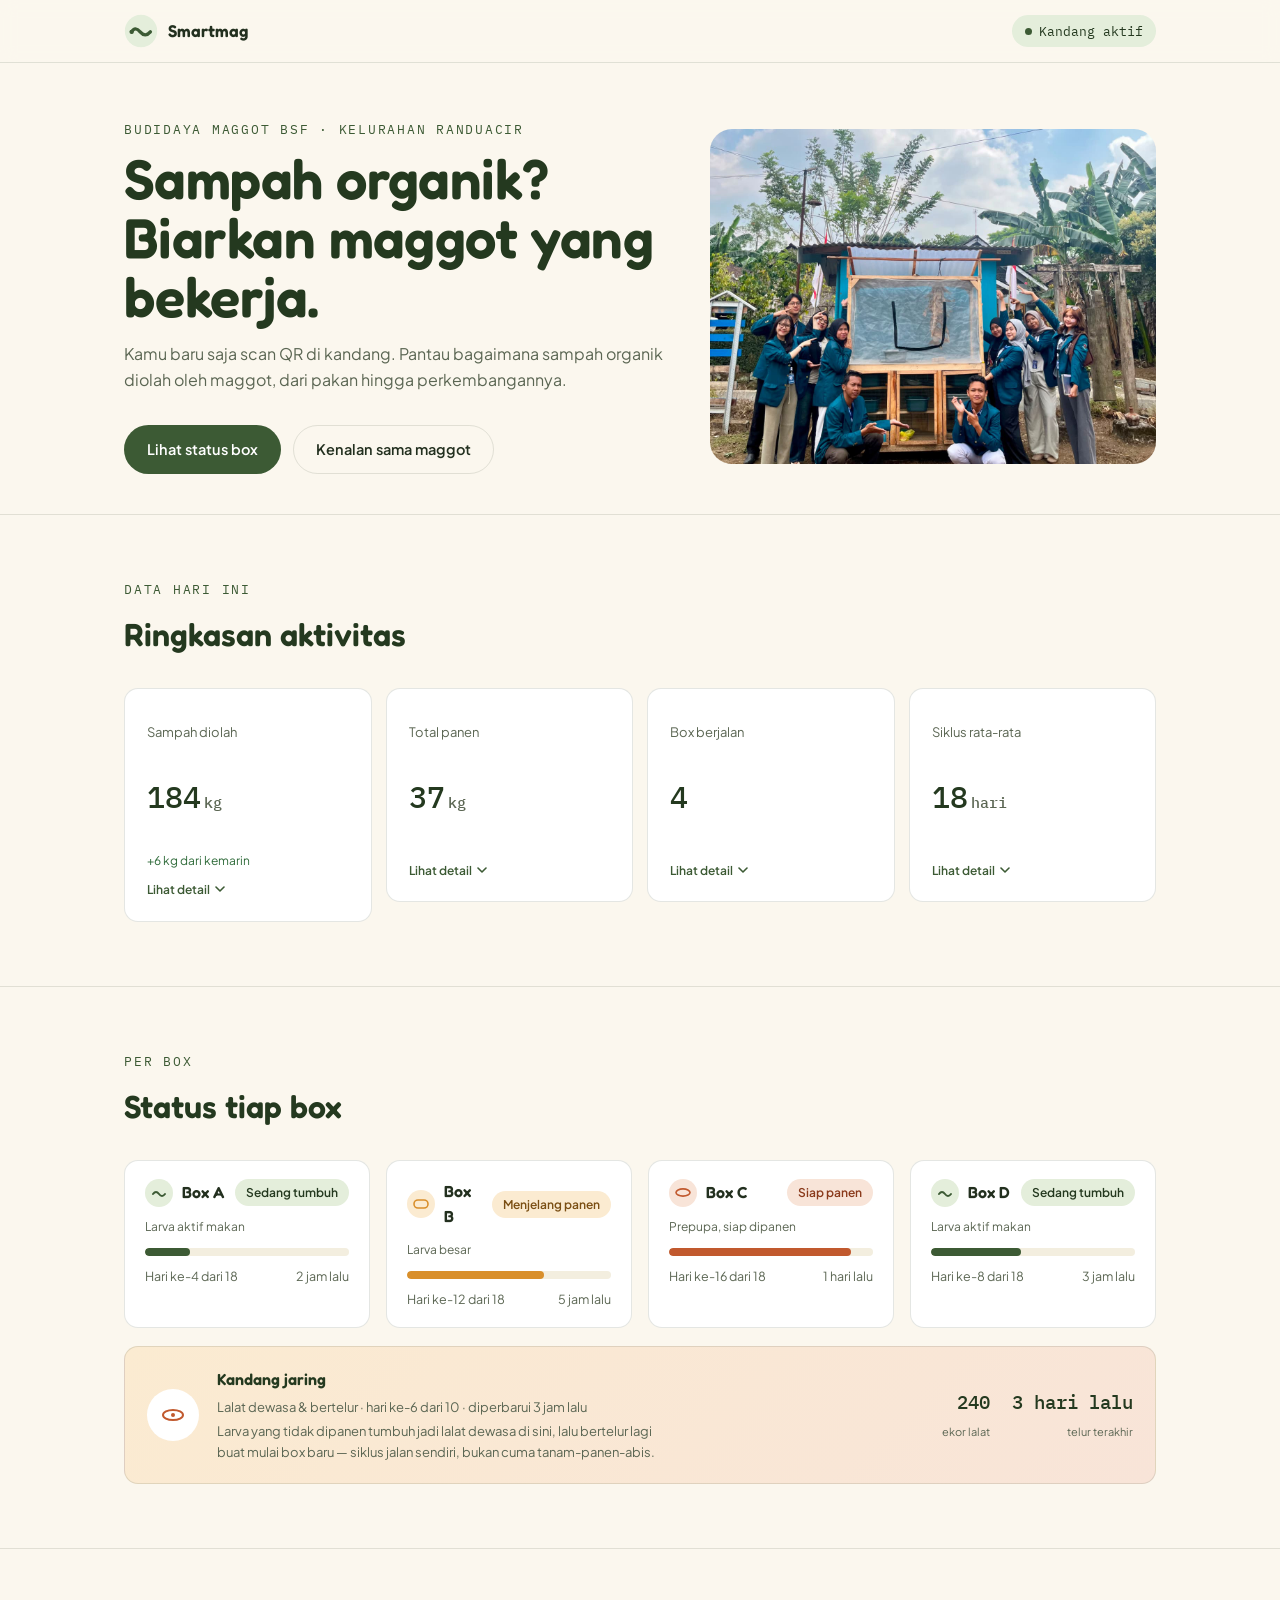
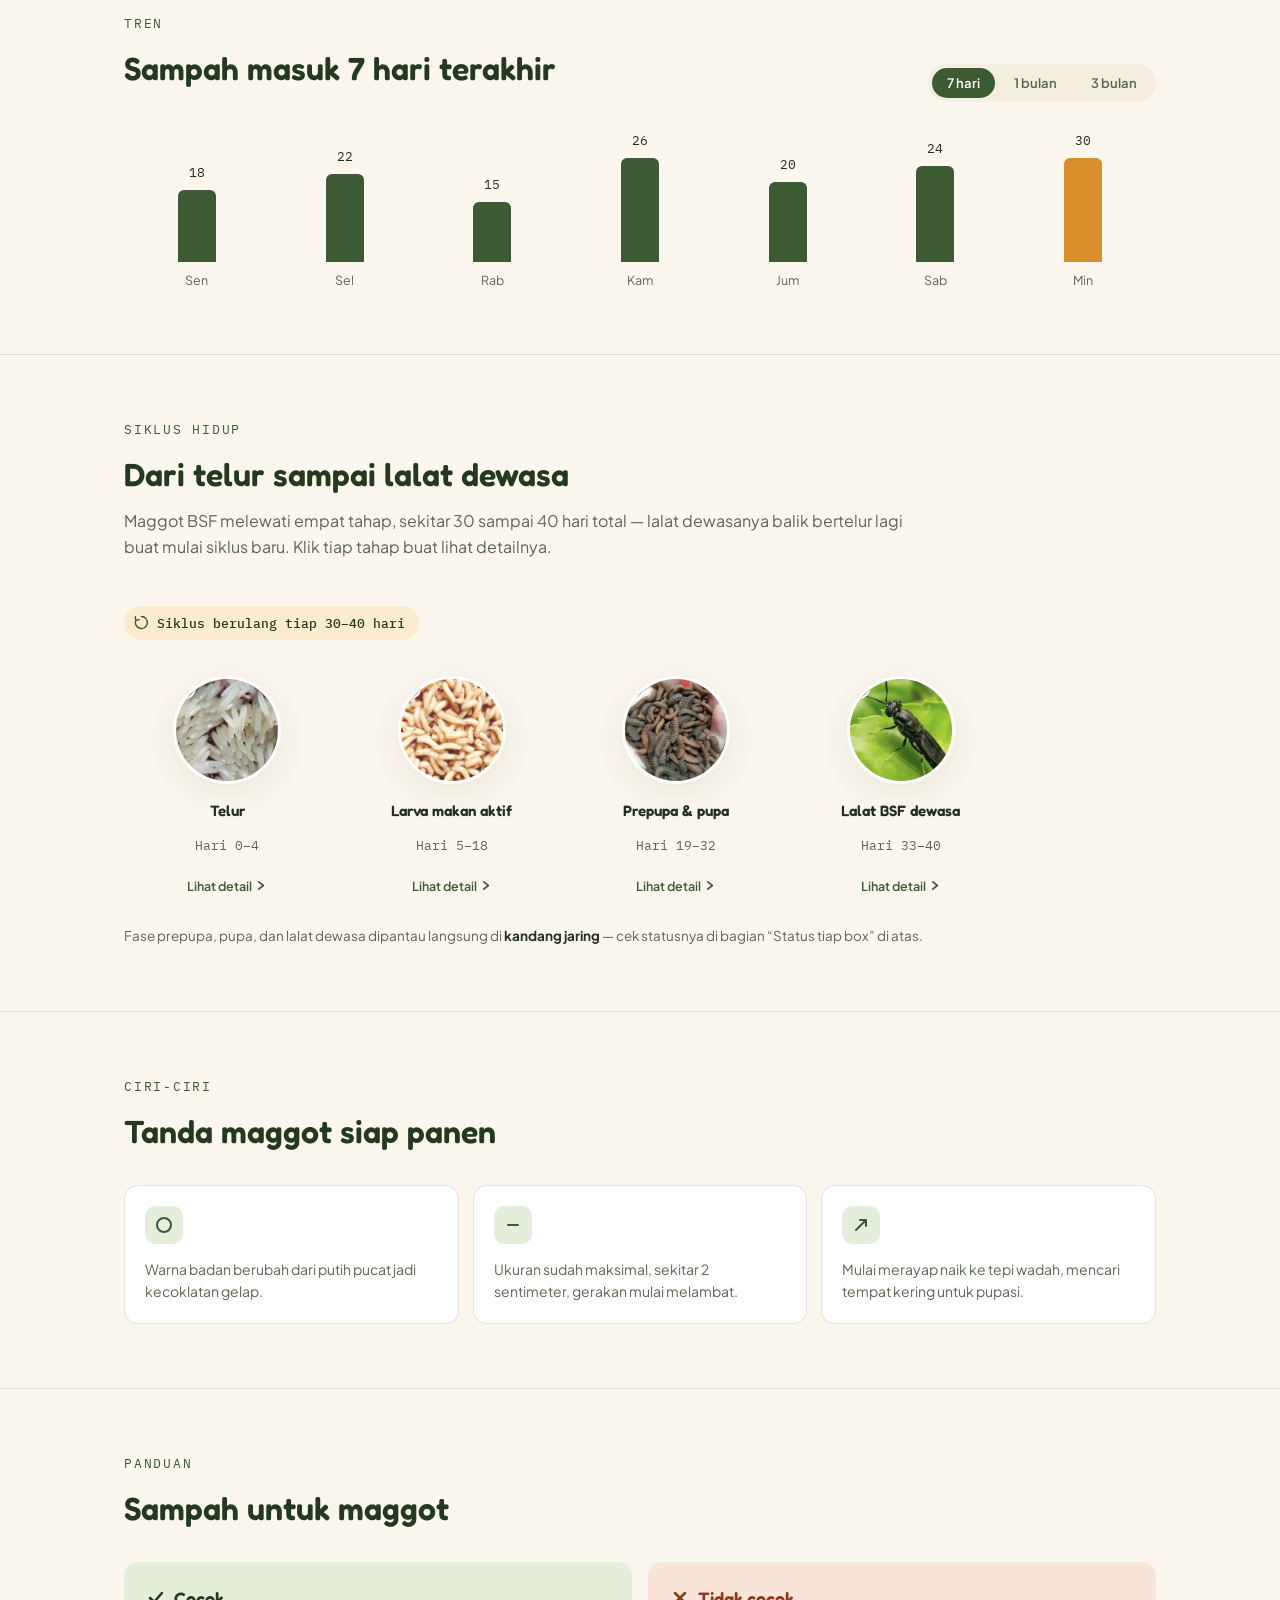
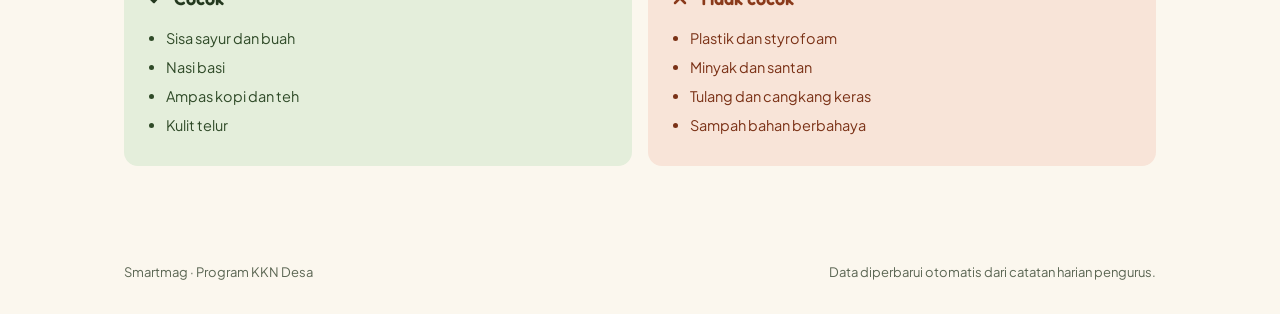
==== index.html @ 0e7cf561 "Add files via upload" ====
<!DOCTYPE html>
<html lang="id">
<head>
<meta charset="UTF-8">
<meta name="viewport" content="width=device-width, initial-scale=1.0">
<title>Pantau Maggot</title>
<meta name="description" content="Pantau aktivitas budidaya maggot BSF pengolah sampah organik warga.">
<link rel="preconnect" href="https://fonts.googleapis.com">
<link rel="preconnect" href="https://fonts.gstatic.com" crossorigin>
<link href="https://fonts.googleapis.com/css2?family=Fredoka:wght@500;600;700&family=Plus+Jakarta+Sans:wght@400;500;600&family=IBM+Plex+Mono:wght@400;500&display=swap" rel="stylesheet">
<link rel="stylesheet" href="css/style.css">
</head>
<body>

<div class="maggot-splash" id="maggot-splash" aria-hidden="true">
  <svg viewBox="0 0 200 80" width="150" height="60">
    <g class="maggot-crawl">
      <ellipse class="seg seg1" cx="40" cy="45" rx="16" ry="11"/>
      <ellipse class="seg seg2" cx="65" cy="42" rx="15" ry="10.5"/>
      <ellipse class="seg seg3" cx="89" cy="40" rx="14" ry="10"/>
      <ellipse class="seg seg4" cx="111" cy="39" rx="12" ry="9"/>
      <ellipse class="seg seg5" cx="130" cy="38" rx="10" ry="7.5"/>
      <circle class="maggot-eye" cx="136" cy="35" r="1.5"/>
    </g>
  </svg>
  <p class="splash-text">My Little Maggot</p>
</div>

<header class="site-header">
  <div class="wrap">
    <a href="index.html" class="brand">
      <svg class="brand-mark" viewBox="0 0 40 40" aria-hidden="true">
        <circle cx="20" cy="20" r="19" fill="var(--moss-light)"/>
        <g id="maggot-logo">
          <path d="M9 21 Q13 14 19 21 Q25 28 31 21" fill="none" stroke="var(--moss)" stroke-width="4" stroke-linecap="round"/>
          <circle cx="9" cy="21" r="2.6" fill="var(--moss)"/>
        </g>
      </svg>
      <span class="brand-name">Smartmag</span>
    </a>
    <span class="status-pill"><span class="dot"></span>Kandang aktif</span>
  </div>
</header>

<section class="hero">
  <div class="wrap hero-grid">
    <div class="hero-copy reveal">
      <p class="eyebrow">Budidaya maggot BSF &middot; Kelurahan Randuacir</p>
      <h1>Sampah organik? Biarkan maggot yang bekerja.</h1>
      <p class="lede">Kamu baru saja scan QR di kandang. Pantau bagaimana sampah organik diolah oleh maggot, dari pakan hingga perkembangannya.</p>
      <div class="cta-row">
        <a href="#status" class="btn btn-primary">Lihat status box</a>
        <a href="#tentang" class="btn btn-ghost">Kenalan sama maggot</a>
      </div>
    </div>
    <div class="hero-stage reveal">
      <img src="images/hero-maggot.jpg" alt="Foto kandang budidaya maggot" width="800" height="600" decoding="async" onerror="this.style.display='none'; this.nextElementSibling.style.display='flex';">
      <div class="fallback-illustration" style="display:none;">
        <svg width="140" height="140" viewBox="0 0 140 140" aria-hidden="true">
          <path d="M20 74 Q40 50 62 74 Q84 98 106 74 Q118 62 122 74" fill="none" stroke="var(--moss)" stroke-width="8" stroke-linecap="round"/>
          <circle cx="20" cy="74" r="6" fill="var(--moss)"/>
        </svg>
      </div>
    </div>
  </div>
</section>

<section id="status">
  <div class="wrap">
    <div class="section-head reveal">
      <p class="eyebrow">Data hari ini</p>
      <h2>Ringkasan aktivitas</h2>
    </div>
    <div class="kpi-grid reveal">
      <div class="kpi-card">
        <p class="kpi-label">Sampah diolah</p>
        <p class="kpi-value"><span id="kpi-sampah">0</span><span class="unit">kg</span></p>
        <p class="kpi-delta" id="kpi-sampah-delta"></p>
        <button type="button" class="kpi-detail-toggle">Lihat detail<svg width="10" height="10" viewBox="0 0 10 10" aria-hidden="true"><path d="M1 3 L5 7 L9 3" fill="none" stroke="currentColor" stroke-width="1.6" stroke-linecap="round" stroke-linejoin="round"/></svg></button>
        <div class="kpi-detail"><ul id="kpi-detail-sampah"></ul></div>
      </div>
      <div class="kpi-card">
        <p class="kpi-label">Total panen</p>
        <p class="kpi-value"><span id="kpi-panen">0</span><span class="unit">kg</span></p>
        <button type="button" class="kpi-detail-toggle">Lihat detail<svg width="10" height="10" viewBox="0 0 10 10" aria-hidden="true"><path d="M1 3 L5 7 L9 3" fill="none" stroke="currentColor" stroke-width="1.6" stroke-linecap="round" stroke-linejoin="round"/></svg></button>
        <div class="kpi-detail"><ul id="kpi-detail-panen"></ul></div>
      </div>
      <div class="kpi-card">
        <p class="kpi-label">Box berjalan</p>
        <p class="kpi-value"><span id="kpi-box">0</span></p>
        <button type="button" class="kpi-detail-toggle">Lihat detail<svg width="10" height="10" viewBox="0 0 10 10" aria-hidden="true"><path d="M1 3 L5 7 L9 3" fill="none" stroke="currentColor" stroke-width="1.6" stroke-linecap="round" stroke-linejoin="round"/></svg></button>
        <div class="kpi-detail"><ul id="kpi-detail-box"></ul></div>
      </div>
      <div class="kpi-card">
        <p class="kpi-label">Siklus rata-rata</p>
        <p class="kpi-value"><span id="kpi-siklus">0</span><span class="unit">hari</span></p>
        <button type="button" class="kpi-detail-toggle">Lihat detail<svg width="10" height="10" viewBox="0 0 10 10" aria-hidden="true"><path d="M1 3 L5 7 L9 3" fill="none" stroke="currentColor" stroke-width="1.6" stroke-linecap="round" stroke-linejoin="round"/></svg></button>
        <div class="kpi-detail"><ul id="kpi-detail-siklus"></ul></div>
      </div>
    </div>
  </div>
</section>

<section>
  <div class="wrap">
    <div class="section-head reveal">
      <p class="eyebrow">Per box</p>
      <h2>Status tiap box</h2>
    </div>
    <div id="box-grid" class="box-grid"></div>
    <div id="jaring-card" class="jaring-card reveal"></div>
  </div>
</section>

<section>
  <div class="wrap">
    <div class="trend-head-row">
      <div class="section-head reveal" style="margin-bottom:0;">
        <p class="eyebrow">Tren</p>
        <h2 id="trend-title">Sampah masuk 7 hari terakhir</h2>
      </div>
      <div class="trend-tabs reveal">
        <button type="button" class="trend-tab-btn active" data-range="7h">7 hari</button>
        <button type="button" class="trend-tab-btn" data-range="1b">1 bulan</button>
        <button type="button" class="trend-tab-btn" data-range="3b">3 bulan</button>
      </div>
    </div>
    <div id="trend-chart" class="trend-chart reveal"></div>
  </div>
</section>

<section id="tentang">
  <div class="wrap">
    <div class="section-head reveal">
      <p class="eyebrow">Siklus hidup</p>
      <h2>Dari telur sampai lalat dewasa</h2>
      <p class="lede">Maggot BSF melewati empat tahap, sekitar 30 sampai 40 hari total &mdash; lalat dewasanya balik bertelur lagi buat mulai siklus baru. Klik tiap tahap buat lihat detailnya.</p>
    </div>
    <div class="siklus-cycle-badge reveal">
      <svg width="15" height="15" viewBox="0 0 15 15" aria-hidden="true"><path d="M7.5 1.5 A6 6 0 1 1 1.85 5.2 M1.85 5.2 L1.2 1.8 M1.85 5.2 L5.3 4.6" fill="none" stroke="var(--moss)" stroke-width="1.4" stroke-linecap="round" stroke-linejoin="round"/></svg>
      Siklus berulang tiap 30&ndash;40 hari
    </div>
    <div class="siklus-flow reveal">
      <div class="siklus-step" data-stage="telur">
        <div class="siklus-img">
          <span class="siklus-step-num">1</span>
          <img src="images/siklus-telur.jpg" alt="Telur maggot BSF" width="300" height="300" loading="lazy" decoding="async" onerror="this.style.display='none'; this.nextElementSibling.style.display='flex';">
          <div class="fallback-illustration" style="display:none;">
            <svg width="44" height="44" viewBox="0 0 44 44" aria-hidden="true"><ellipse cx="22" cy="22" rx="10" ry="14" fill="var(--cream)" stroke="var(--gold)" stroke-width="2"/></svg>
          </div>
        </div>
        <p class="stage-name">Telur</p>
        <p class="stage-day">Hari 0&ndash;4</p>
        <span class="siklus-detail-link">Lihat detail<svg width="12" height="12" viewBox="0 0 12 12" aria-hidden="true"><path d="M3 2 L8 6 L3 10" fill="none" stroke="currentColor" stroke-width="1.8" stroke-linecap="round" stroke-linejoin="round"/></svg></span>
      </div>
      <div class="siklus-step" data-stage="larva">
        <div class="siklus-img">
          <span class="siklus-step-num">2</span>
          <img src="images/siklus-larva.jpg" alt="Larva maggot BSF makan aktif" width="300" height="300" loading="lazy" decoding="async" onerror="this.style.display='none'; this.nextElementSibling.style.display='flex';">
          <div class="fallback-illustration" style="display:none;">
            <svg width="50" height="50" viewBox="0 0 50 50" aria-hidden="true"><path d="M8 25 Q15 15 25 25 Q35 35 42 25" fill="none" stroke="var(--moss)" stroke-width="5" stroke-linecap="round"/></svg>
          </div>
        </div>
        <p class="stage-name">Larva makan aktif</p>
        <p class="stage-day">Hari 5&ndash;18</p>
        <span class="siklus-detail-link">Lihat detail<svg width="12" height="12" viewBox="0 0 12 12" aria-hidden="true"><path d="M3 2 L8 6 L3 10" fill="none" stroke="currentColor" stroke-width="1.8" stroke-linecap="round" stroke-linejoin="round"/></svg></span>
      </div>
      <div class="siklus-step" data-stage="prepupa">
        <div class="siklus-img">
          <span class="siklus-step-num">3</span>
          <img src="images/siklus-prepupa.jpg" alt="Prepupa maggot BSF" width="300" height="300" loading="lazy" decoding="async" onerror="this.style.display='none'; this.nextElementSibling.style.display='flex';">
          <div class="fallback-illustration" style="display:none;">
            <svg width="44" height="44" viewBox="0 0 44 44" aria-hidden="true"><rect x="10" y="16" width="24" height="12" rx="6" fill="var(--gold-light)" stroke="var(--gold)" stroke-width="2"/></svg>
          </div>
        </div>
        <p class="stage-name">Prepupa &amp; pupa</p>
        <p class="stage-day">Hari 19&ndash;32</p>
        <span class="siklus-detail-link">Lihat detail<svg width="12" height="12" viewBox="0 0 12 12" aria-hidden="true"><path d="M3 2 L8 6 L3 10" fill="none" stroke="currentColor" stroke-width="1.8" stroke-linecap="round" stroke-linejoin="round"/></svg></span>
      </div>
      <div class="siklus-step" data-stage="dewasa">
        <div class="siklus-img">
          <span class="siklus-step-num">4</span>
          <img src="images/siklus-dewasa.jpg" alt="Lalat BSF dewasa" width="300" height="300" loading="lazy" decoding="async" onerror="this.style.display='none'; this.nextElementSibling.style.display='flex';">
          <div class="fallback-illustration" style="display:none;">
            <svg width="46" height="46" viewBox="0 0 46 46" aria-hidden="true"><ellipse cx="23" cy="23" rx="14" ry="7" fill="var(--clay-light)" stroke="var(--clay)" stroke-width="2"/></svg>
          </div>
        </div>
        <p class="stage-name">Lalat BSF dewasa</p>
        <p class="stage-day">Hari 33&ndash;40</p>
        <span class="siklus-detail-link">Lihat detail<svg width="12" height="12" viewBox="0 0 12 12" aria-hidden="true"><path d="M3 2 L8 6 L3 10" fill="none" stroke="currentColor" stroke-width="1.8" stroke-linecap="round" stroke-linejoin="round"/></svg></span>
      </div>
    </div>
    <p class="siklus-note reveal">Fase prepupa, pupa, dan lalat dewasa dipantau langsung di <strong>kandang jaring</strong> &mdash; cek statusnya di bagian &ldquo;Status tiap box&rdquo; di atas.</p>
  </div>
</section>

<section>
  <div class="wrap">
    <div class="section-head reveal">
      <p class="eyebrow">Ciri-ciri</p>
      <h2>Tanda maggot siap panen</h2>
    </div>
    <div class="info-grid reveal">
      <div class="info-card">
        <div class="icon-mark">
          <svg width="18" height="18" viewBox="0 0 18 18" aria-hidden="true"><circle cx="9" cy="9" r="7" fill="none" stroke="var(--moss)" stroke-width="2"/></svg>
        </div>
        <p>Warna badan berubah dari putih pucat jadi kecoklatan gelap.</p>
      </div>
      <div class="info-card">
        <div class="icon-mark">
          <svg width="18" height="18" viewBox="0 0 18 18" aria-hidden="true"><rect x="3" y="8" width="12" height="2" rx="1" fill="var(--moss)"/></svg>
        </div>
        <p>Ukuran sudah maksimal, sekitar 2 sentimeter, gerakan mulai melambat.</p>
      </div>
      <div class="info-card">
        <div class="icon-mark">
          <svg width="18" height="18" viewBox="0 0 18 18" aria-hidden="true"><path d="M4 14 L14 4 M14 4 H8 M14 4 V10" fill="none" stroke="var(--moss)" stroke-width="2" stroke-linecap="round" stroke-linejoin="round"/></svg>
        </div>
        <p>Mulai merayap naik ke tepi wadah, mencari tempat kering untuk pupasi.</p>
      </div>
    </div>
  </div>
</section>

<section>
  <div class="wrap">
    <div class="section-head reveal">
      <p class="eyebrow">Panduan</p>
      <h2>Sampah untuk maggot</h2>
    </div>
    <div class="cocok-grid reveal">
      <div class="cocok-card yes">
        <h3><svg width="20" height="20" viewBox="0 0 20 20" aria-hidden="true"><path d="M4 10 L8 14 L16 5" fill="none" stroke="currentColor" stroke-width="2.5" stroke-linecap="round" stroke-linejoin="round"/></svg>Cocok</h3>
        <ul>
          <li>Sisa sayur dan buah</li>
          <li>Nasi basi</li>
          <li>Ampas kopi dan teh</li>
          <li>Kulit telur</li>
        </ul>
      </div>
      <div class="cocok-card no">
        <h3><svg width="20" height="20" viewBox="0 0 20 20" aria-hidden="true"><path d="M5 5 L15 15 M15 5 L5 15" stroke="currentColor" stroke-width="2.5" stroke-linecap="round"/></svg>Tidak cocok</h3>
        <ul>
          <li>Plastik dan styrofoam</li>
          <li>Minyak dan santan</li>
          <li>Tulang dan cangkang keras</li>
          <li>Sampah bahan berbahaya</li>
        </ul>
      </div>
    </div>
  </div>
</section>

<footer class="site-footer">
  <div class="wrap">
    <p>Smartmag &middot; Program KKN Desa</p>
    <p>Data diperbarui otomatis dari catatan harian pengurus.</p>
  </div>
</footer>

<div class="modal-overlay" id="siklus-modal" aria-hidden="true">
  <div class="modal-panel" role="dialog" aria-modal="true" aria-labelledby="modal-stage-title">
    <button type="button" class="modal-close" aria-label="Tutup">
      <svg width="16" height="16" viewBox="0 0 16 16" aria-hidden="true"><path d="M2 2 L14 14 M14 2 L2 14" stroke="currentColor" stroke-width="2" stroke-linecap="round"/></svg>
    </button>
    <div class="modal-stage-img"></div>
    <p class="stage-day modal-stage-day"></p>
    <h3 class="modal-stage-title" id="modal-stage-title"></h3>
    <p class="modal-section-label">Ciri-ciri</p>
    <ul class="modal-ciri"></ul>
    <p class="modal-section-label">Cara perawatan</p>
    <ul class="modal-rawat"></ul>
  </div>
</div>

<script src="js/config.js"></script>
<script src="js/dashboard.js"></script>
</body>
</html>
---- css/style.css ----
/* ==========================================================
   SMARTMAG — style.css
   Dipakai bareng oleh index.html (pengurus) dan pantau.html (publik).
   Struktur file ini: 1) Variabel & dasar  2) Tipografi
   3) Layout & komponen  4) Animasi  5) Responsif
   ========================================================== */

/* ---------- 1. Variabel & dasar ---------- */
:root {
  --bg: #FBF7EE;
  --surface: #FFFFFF;
  --surface-soft: #F3EEDF;
  --ink: #23301F;
  --ink-soft: #5B6653;
  --moss: #3C5A34;
  --moss-dark: #24391F;
  --moss-light: #E4EEDB;
  --gold: #D98F2B;
  --gold-light: #FBEBD1;
  --clay: #C1592E;
  --clay-light: #F8E4D8;
  --cream: #F3E9CE;
  --line: rgba(35, 48, 31, 0.12);
  --shadow: 0 10px 30px rgba(35, 48, 31, 0.08);

  --font-display: "Fredoka", sans-serif;
  --font-body: "Plus Jakarta Sans", sans-serif;
  --font-data: "IBM Plex Mono", monospace;

  --radius-lg: 22px;
  --radius-md: 14px;
  --radius-sm: 8px;
}

* { box-sizing: border-box; }

html { scroll-behavior: smooth; }

body {
  margin: 0;
  background: var(--bg);
  color: var(--ink);
  font-family: var(--font-body);
  font-size: 16px;
  line-height: 1.6;
  -webkit-font-smoothing: antialiased;
}

img { max-width: 100%; display: block; }

.wrap { max-width: 1080px; margin: 0 auto; padding: 0 24px; }

section { padding: 64px 0; }
section + section { border-top: 1px solid var(--line); }

/* ---------- 2. Tipografi ---------- */
h1, h2, h3 { font-family: var(--font-display); font-weight: 600; margin: 0; color: var(--moss-dark); }
h1 { font-size: clamp(34px, 6vw, 56px); line-height: 1.05; letter-spacing: -0.01em; }
h2 { font-size: clamp(24px, 4vw, 32px); margin-bottom: 8px; }
h3 { font-size: 18px; }

.eyebrow {
  font-family: var(--font-data);
  font-size: 12.5px;
  text-transform: uppercase;
  letter-spacing: 0.14em;
  color: var(--moss);
  margin: 0 0 10px;
}

.lede { color: var(--ink-soft); font-size: 16px; max-width: 68ch; margin: 0 0 32px; }

.data-number { font-family: var(--font-data); font-weight: 500; }

/* ---------- 3. Layout & komponen ---------- */

.site-header {
  position: sticky;
  top: 0;
  z-index: 20;
  background: rgba(251, 247, 238, 0.88);
  backdrop-filter: blur(8px);
  border-bottom: 1px solid var(--line);
}
.site-header .wrap { display: flex; align-items: center; justify-content: space-between; padding-top: 14px; padding-bottom: 14px; }
.brand { display: flex; align-items: center; gap: 10px; text-decoration: none; color: var(--ink); }
.brand-mark { width: 34px; height: 34px; flex-shrink: 0; }
.brand-name { font-family: var(--font-display); font-weight: 600; font-size: 17px; }

.status-pill {
  display: inline-flex; align-items: center; gap: 7px;
  font-family: var(--font-data); font-size: 12.5px;
  padding: 6px 13px; border-radius: 999px;
  background: var(--moss-light); color: var(--moss-dark);
}
.status-pill .dot { width: 7px; height: 7px; border-radius: 50%; background: var(--moss); }

.tabs { display: flex; gap: 4px; background: var(--surface-soft); padding: 4px; border-radius: 999px; }
.tab-btn {
  font-family: var(--font-body); font-weight: 600; font-size: 14px;
  padding: 8px 18px; border-radius: 999px; border: none;
  background: transparent; color: var(--ink-soft); cursor: pointer;
  transition: background 0.2s, color 0.2s;
}
.tab-btn.active { background: var(--moss); color: #fff; }
.tab-panel { display: none; }
.tab-panel.active { display: block; }

.hero { padding-top: 56px; padding-bottom: 40px; position: relative; overflow: hidden; }
.hero-grid { display: grid; grid-template-columns: 1.1fr 0.9fr; gap: 40px; align-items: center; }
.hero-copy p.lede { margin-top: 16px; }
.hero-stage { position: relative; aspect-ratio: 4/3; background: var(--moss-light); border-radius: var(--radius-lg); overflow: hidden; }
.hero-stage img { width: 100%; height: 100%; object-fit: cover; }
.hero-stage .fallback-illustration { position: absolute; inset: 0; display: flex; align-items: center; justify-content: center; }

.cta-row { display: flex; gap: 12px; margin-top: 8px; flex-wrap: wrap; }
.btn {
  font-family: var(--font-body); font-weight: 600; font-size: 14.5px;
  padding: 12px 22px; border-radius: 999px; border: 1.5px solid transparent;
  cursor: pointer; text-decoration: none; display: inline-flex; align-items: center; gap: 8px;
  transition: transform 0.15s ease, background 0.15s ease;
}
.btn:active { transform: scale(0.97); }
.btn-primary { background: var(--moss); color: #fff; }
.btn-primary:hover { background: var(--moss-dark); }
.btn-ghost { background: transparent; border-color: var(--line); color: var(--ink); }
.btn-ghost:hover { border-color: var(--moss); }

.kpi-grid { display: grid; grid-template-columns: repeat(4, 1fr); gap: 14px; align-items: start; }
.kpi-card { background: var(--surface); border: 1px solid var(--line); border-radius: var(--radius-md); padding: 20px 22px; }
.kpi-card .kpi-label { font-size: 13px; color: var(--ink-soft); margin-bottom: 8px; }
.kpi-card .kpi-value { font-family: var(--font-data); font-size: 30px; font-weight: 500; color: var(--moss-dark); }
.kpi-card .kpi-value .unit { font-size: 15px; color: var(--ink-soft); margin-left: 3px; }
.kpi-delta { font-size: 12px; color: var(--ink-soft); margin: 6px 0 0; min-height: 15px; }
.kpi-delta.up { color: #2F6B3A; }
.kpi-delta.down { color: #8A3A1B; }
.kpi-detail-toggle {
  display: inline-flex; align-items: center; gap: 5px; margin-top: 12px;
  font-family: var(--font-body); font-weight: 600; font-size: 12px;
  color: var(--moss); background: none; border: none; padding: 0; cursor: pointer;
}
.kpi-detail-toggle svg { transition: transform 0.2s ease; flex-shrink: 0; }
.kpi-card.expanded .kpi-detail-toggle svg { transform: rotate(180deg); }
.kpi-detail { max-height: 0; overflow: hidden; opacity: 0; transition: max-height 0.35s ease, opacity 0.3s ease; }
.kpi-card.expanded .kpi-detail { max-height: 220px; opacity: 1; margin-top: 12px; }
.kpi-detail ul { margin: 0; padding: 0; list-style: none; display: flex; flex-direction: column; }
.kpi-detail li { font-size: 12.5px; color: var(--ink-soft); padding: 9px 0; border-top: 1px solid var(--line); }
.kpi-detail li:first-child { border-top: none; padding-top: 0; }
.kpi-detail li strong { color: var(--ink); font-weight: 600; }

.box-grid { display: grid; grid-template-columns: repeat(auto-fit, minmax(230px, 1fr)); gap: 16px; }
.box-card { background: var(--surface); border: 1px solid var(--line); border-radius: var(--radius-md); padding: 18px 20px; transition: transform 0.2s ease, box-shadow 0.2s ease; }
.box-card:hover { transform: translateY(-3px); box-shadow: var(--shadow); }
.box-card-top { display: flex; align-items: center; justify-content: space-between; margin-bottom: 10px; gap: 10px; }
.box-id { display: flex; align-items: center; gap: 9px; min-width: 0; }
.fase-icon { width: 28px; height: 28px; border-radius: 50%; display: flex; align-items: center; justify-content: center; flex-shrink: 0; }
.fase-icon.telur { background: var(--gold-light); }
.fase-icon.larva { background: var(--moss-light); }
.fase-icon.besar { background: var(--gold-light); }
.fase-icon.siap { background: var(--clay-light); }
.box-name { font-family: var(--font-display); font-weight: 600; font-size: 16px; }
.box-badge { font-size: 12px; font-weight: 600; padding: 4px 11px; border-radius: 999px; white-space: nowrap; }
.box-badge.tumbuh { background: var(--moss-light); color: var(--moss-dark); }
.box-badge.menjelang { background: var(--gold-light); color: #7A4E13; }
.box-badge.siap { background: var(--clay-light); color: #8A3A1B; }
.box-fase-text { font-size: 12px; color: var(--ink-soft); margin: 0 0 12px; }

.jaring-card {
  margin-top: 18px; background: linear-gradient(135deg, var(--gold-light), var(--clay-light));
  border: 1px solid var(--line); border-radius: var(--radius-md);
  padding: 20px 22px; display: grid; grid-template-columns: auto 1fr auto; gap: 18px; align-items: center;
}
.jaring-icon { width: 52px; height: 52px; border-radius: 50%; background: var(--surface); display: flex; align-items: center; justify-content: center; flex-shrink: 0; }
.jaring-info h3 { font-size: 16px; margin-bottom: 4px; }
.jaring-info p { margin: 0 0 4px; font-size: 13px; color: var(--ink-soft); }
.jaring-info p:last-child { margin-bottom: 0; max-width: 46ch; }
.jaring-stats { display: flex; gap: 22px; }
.jaring-stat { text-align: right; }
.jaring-stat .val { font-family: var(--font-data); font-size: 19px; font-weight: 500; color: var(--moss-dark); display: block; white-space: nowrap; }
.jaring-stat .lbl { font-size: 11px; color: var(--ink-soft); }
@media (max-width: 700px) {
  .jaring-card { grid-template-columns: 1fr; text-align: left; }
  .jaring-stats { justify-content: flex-start; }
  .jaring-stat { text-align: left; }
}

.progress-track { height: 8px; background: var(--surface-soft); border-radius: 999px; overflow: hidden; margin-bottom: 10px; }
.progress-fill { height: 100%; border-radius: 999px; width: 0%; transition: width 1s cubic-bezier(0.22, 1, 0.36, 1); }
.progress-fill.tumbuh { background: var(--moss); }
.progress-fill.menjelang { background: var(--gold); }
.progress-fill.siap { background: var(--clay); }

.box-meta { display: flex; align-items: center; justify-content: space-between; font-size: 12.5px; color: var(--ink-soft); }

.trend-head-row { display: flex; align-items: flex-end; justify-content: space-between; flex-wrap: wrap; gap: 14px; margin-bottom: 28px; }
.trend-tabs { display: flex; gap: 4px; background: var(--surface-soft); padding: 4px; border-radius: 999px; }
.trend-tab-btn {
  font-family: var(--font-body); font-weight: 600; font-size: 13px;
  padding: 7px 15px; border-radius: 999px; border: none;
  background: transparent; color: var(--ink-soft); cursor: pointer;
  transition: background 0.2s, color 0.2s;
}
.trend-tab-btn.active { background: var(--moss); color: #fff; }

.trend-chart { display: flex; align-items: flex-end; gap: 10px; height: 160px; padding: 0 4px; }
.trend-col { flex: 1; display: flex; flex-direction: column; align-items: center; justify-content: flex-end; height: 100%; gap: 8px; }
.trend-bar { width: 100%; max-width: 38px; height: 0; background: var(--moss); border-radius: 6px 6px 0 0; transition: height 1s cubic-bezier(0.22, 1, 0.36, 1); }
.trend-bar.today { background: var(--gold); }
.trend-label-day { font-size: 12.5px; color: var(--ink-soft); text-align: center; }
.trend-label-val { font-family: var(--font-data); font-size: 12.5px; color: var(--ink); }

.info-grid { display: grid; grid-template-columns: repeat(auto-fit, minmax(220px, 1fr)); gap: 14px; }
.info-card { background: var(--surface); border: 1px solid var(--line); border-radius: var(--radius-md); padding: 20px; }
.info-card .icon-mark { width: 38px; height: 38px; border-radius: 10px; background: var(--moss-light); display: flex; align-items: center; justify-content: center; margin-bottom: 14px; }
.info-card p { font-size: 14px; margin: 0; color: var(--ink-soft); }

.siklus-cycle-badge {
  display: inline-flex;
  align-items: center;
  gap: 8px;
  margin: 14px 0 30px;
  padding: 7px 14px 7px 10px;
  border-radius: 999px;
  background: var(--gold-light);
  color: var(--moss-dark);
  font-family: var(--font-data);
  font-size: 12.5px;
  font-weight: 500;
}
.siklus-cycle-badge svg { animation: cycle-spin 3.5s linear infinite; flex-shrink: 0; }
@keyframes cycle-spin {
  100% { transform: rotate(360deg); }
}

.siklus-flow {
  display: grid;
  grid-template-columns: repeat(auto-fit, minmax(128px, 1fr));
  gap: 34px 18px;
  width: 100%;
  max-width: 880px;
}
.siklus-step { text-align: center; cursor: pointer; border-radius: var(--radius-md); transition: transform 0.2s ease; padding: 6px; }
.siklus-step:hover { transform: translateY(-3px); }
.siklus-step:hover .siklus-img { border-color: var(--gold); }
.siklus-step:focus-visible { outline: 2px solid var(--moss); outline-offset: 5px; }
.siklus-img {
  width: clamp(72px, 11vw, 108px);
  aspect-ratio: 1;
  border-radius: 50%;
  overflow: hidden;
  margin: 0 auto 12px;
  background: var(--surface-soft);
  position: relative;
  border: 3px solid var(--surface);
  box-shadow: var(--shadow);
  transition: border-color 0.2s ease;
}
.siklus-img img { width: 100%; height: 100%; object-fit: cover; }
.siklus-img .fallback-illustration { position: absolute; inset: 0; display: flex; align-items: center; justify-content: center; }
.siklus-step-num {
  position: absolute;
  top: -2px;
  left: -2px;
  width: 22px;
  height: 22px;
  border-radius: 50%;
  background: var(--moss);
  color: var(--surface);
  font-family: var(--font-data);
  font-size: 11.5px;
  font-weight: 500;
  display: flex;
  align-items: center;
  justify-content: center;
  border: 2px solid var(--surface);
  z-index: 1;
}
.siklus-step .stage-name { font-family: var(--font-display); font-weight: 600; font-size: 15px; margin-bottom: 2px; }
.siklus-step .stage-day { font-family: var(--font-data); font-size: 12.5px; color: var(--ink-soft); }
.siklus-detail-link { display: inline-flex; align-items: center; gap: 4px; margin-top: 8px; font-size: 12.5px; font-weight: 600; color: var(--moss); }
.siklus-detail-link svg { width: 11px; height: 11px; flex-shrink: 0; }

.siklus-note { margin: 22px 0 0; font-size: 13.5px; color: var(--ink-soft); }
.siklus-note strong { color: var(--ink); }

/* ---------- Modal detail siklus ---------- */
.modal-overlay {
  position: fixed; inset: 0; z-index: 100; padding: 24px;
  background: rgba(35, 48, 31, 0.55); backdrop-filter: blur(2px);
  display: flex; align-items: center; justify-content: center;
  opacity: 0; pointer-events: none; transition: opacity 0.25s ease;
}
.modal-overlay.open { opacity: 1; pointer-events: auto; }
.modal-panel {
  background: var(--surface); border-radius: var(--radius-lg); box-shadow: var(--shadow);
  max-width: 480px; width: 100%; max-height: 86vh; overflow-y: auto; padding: 30px;
  position: relative; transform: translateY(14px) scale(0.98); transition: transform 0.25s ease;
}
.modal-overlay.open .modal-panel { transform: translateY(0) scale(1); }
.modal-close {
  position: absolute; top: 16px; right: 16px; width: 32px; height: 32px; border-radius: 50%;
  border: none; background: var(--surface-soft); color: var(--ink);
  display: flex; align-items: center; justify-content: center; cursor: pointer;
}
.modal-close:hover { background: var(--line); }
.modal-stage-img { width: 64px; height: 64px; border-radius: 16px; background: var(--surface-soft); display: flex; align-items: center; justify-content: center; margin-bottom: 16px; }
.modal-stage-day { font-family: var(--font-data); font-size: 12.5px; color: var(--ink-soft); margin: 0 0 4px; }
.modal-stage-title { font-size: 22px; margin-bottom: 16px; }
.modal-section-label { font-family: var(--font-data); font-size: 11.5px; text-transform: uppercase; letter-spacing: 0.1em; color: var(--moss); margin: 18px 0 8px; }
.modal-panel ul { margin: 0; padding-left: 18px; font-size: 14px; color: var(--ink-soft); display: flex; flex-direction: column; gap: 6px; }

.cocok-grid { display: grid; grid-template-columns: 1fr 1fr; gap: 16px; }
.cocok-card { border-radius: var(--radius-md); padding: 22px; }
.cocok-card.yes { background: var(--moss-light); }
.cocok-card.no { background: var(--clay-light); }
.cocok-card h3 { display: flex; align-items: center; gap: 8px; margin-bottom: 14px; }
.cocok-card.yes h3 { color: var(--moss-dark); }
.cocok-card.no h3 { color: #8A3A1B; }
.cocok-card ul { margin: 0; padding-left: 20px; font-size: 14.5px; }
.cocok-card.yes ul { color: #2F4A28; }
.cocok-card.no ul { color: #7A3116; }
.cocok-card li { margin-bottom: 6px; }

.site-footer { padding: 32px 0; }
.site-footer .wrap { display: flex; align-items: center; justify-content: space-between; flex-wrap: wrap; gap: 10px; }
.site-footer p { font-size: 13px; color: var(--ink-soft); margin: 0; }

.section-head { margin-bottom: 28px; }

.reveal { opacity: 0; transform: translateY(18px); transition: opacity 0.6s ease, transform 0.6s ease; }
.reveal.is-visible { opacity: 1; transform: translateY(0); }

/* ---------- 4. Animasi ---------- */
#maggot-logo path {
  transform-origin: 20px 21px;
  animation: wiggle 2.6s ease-in-out infinite;
}
.maggot-splash {
  position: fixed;
  inset: 0;
  z-index: 9999;
  display: flex;
  flex-direction: column;
  align-items: center;
  justify-content: center;
  gap: 16px;
  background: var(--bg);
  animation: splash-out 2.3s ease forwards;
}
.maggot-splash .seg {
  fill: var(--cream);
  stroke: var(--moss-dark);
  stroke-width: 2;
  transform-origin: center;
  animation: maggot-inch 0.85s ease-in-out infinite;
}
.maggot-splash .seg1 { animation-delay: 0s; }
.maggot-splash .seg2 { animation-delay: 0.08s; }
.maggot-splash .seg3 { animation-delay: 0.16s; }
.maggot-splash .seg4 { animation-delay: 0.24s; }
.maggot-splash .seg5 { animation-delay: 0.32s; }
.maggot-splash .maggot-eye { fill: var(--moss-dark); }
.maggot-splash .maggot-crawl {
  animation: maggot-drift 1.8s ease-in-out infinite;
  transform-origin: center;
}
.maggot-splash .splash-text {
  font-family: var(--font-display);
  font-weight: 600;
  font-size: 1.3rem;
  color: var(--moss-dark);
  opacity: 0;
  animation: splash-text-pop 0.5s ease 0.35s forwards;
}
@keyframes maggot-inch {
  0%, 100% { transform: scaleX(1); }
  50% { transform: scaleX(0.8); }
}
@keyframes maggot-drift {
  0%, 100% { transform: translateX(-10px) rotate(-1deg); }
  50% { transform: translateX(10px) rotate(1deg); }
}
@keyframes splash-text-pop {
  0% { opacity: 0; transform: translateY(6px); }
  100% { opacity: 1; transform: translateY(0); }
}
@keyframes splash-out {
  0%, 62% { opacity: 1; visibility: visible; pointer-events: auto; }
  100% { opacity: 0; visibility: hidden; pointer-events: none; }
}
@media (prefers-reduced-motion: reduce) {
  .maggot-splash, .maggot-splash .seg, .maggot-splash .maggot-crawl, .maggot-splash .splash-text {
    animation-duration: 0.01ms !important;
    animation-iteration-count: 1 !important;
  }
}

@keyframes wiggle {
  0%, 100% { transform: scaleX(1); }
  50% { transform: scaleX(0.9); }
}

@media (prefers-reduced-motion: reduce) {
  .reveal { transition: none; opacity: 1; transform: none; }
  .progress-fill, .trend-bar { transition: none; }
  .siklus-cycle-badge svg { animation: none; }
  .modal-overlay, .modal-panel { transition: none; }
  html { scroll-behavior: auto; }
}

@media (max-width: 860px) {
  .hero-grid { grid-template-columns: 1fr; }
  .hero-stage { order: -1; aspect-ratio: 16/10; }
  .kpi-grid { grid-template-columns: repeat(2, 1fr); }
  .cocok-grid { grid-template-columns: 1fr; }
}

@media (max-width: 560px) {
  section { padding: 44px 0; }
  .wrap { padding: 0 18px; }
  .kpi-grid { grid-template-columns: 1fr 1fr; gap: 10px; }
  .kpi-card { padding: 16px; }
  .kpi-card .kpi-value { font-size: 24px; }
  .tabs { width: 100%; }
  .tab-btn { flex: 1; text-align: center; padding: 9px 10px; }
  .site-header .wrap { flex-wrap: wrap; gap: 10px; }
  .siklus-flow { gap: 26px 12px; }
  .trend-tabs { width: 100%; }
  .trend-tab-btn { flex: 1; text-align: center; }
}
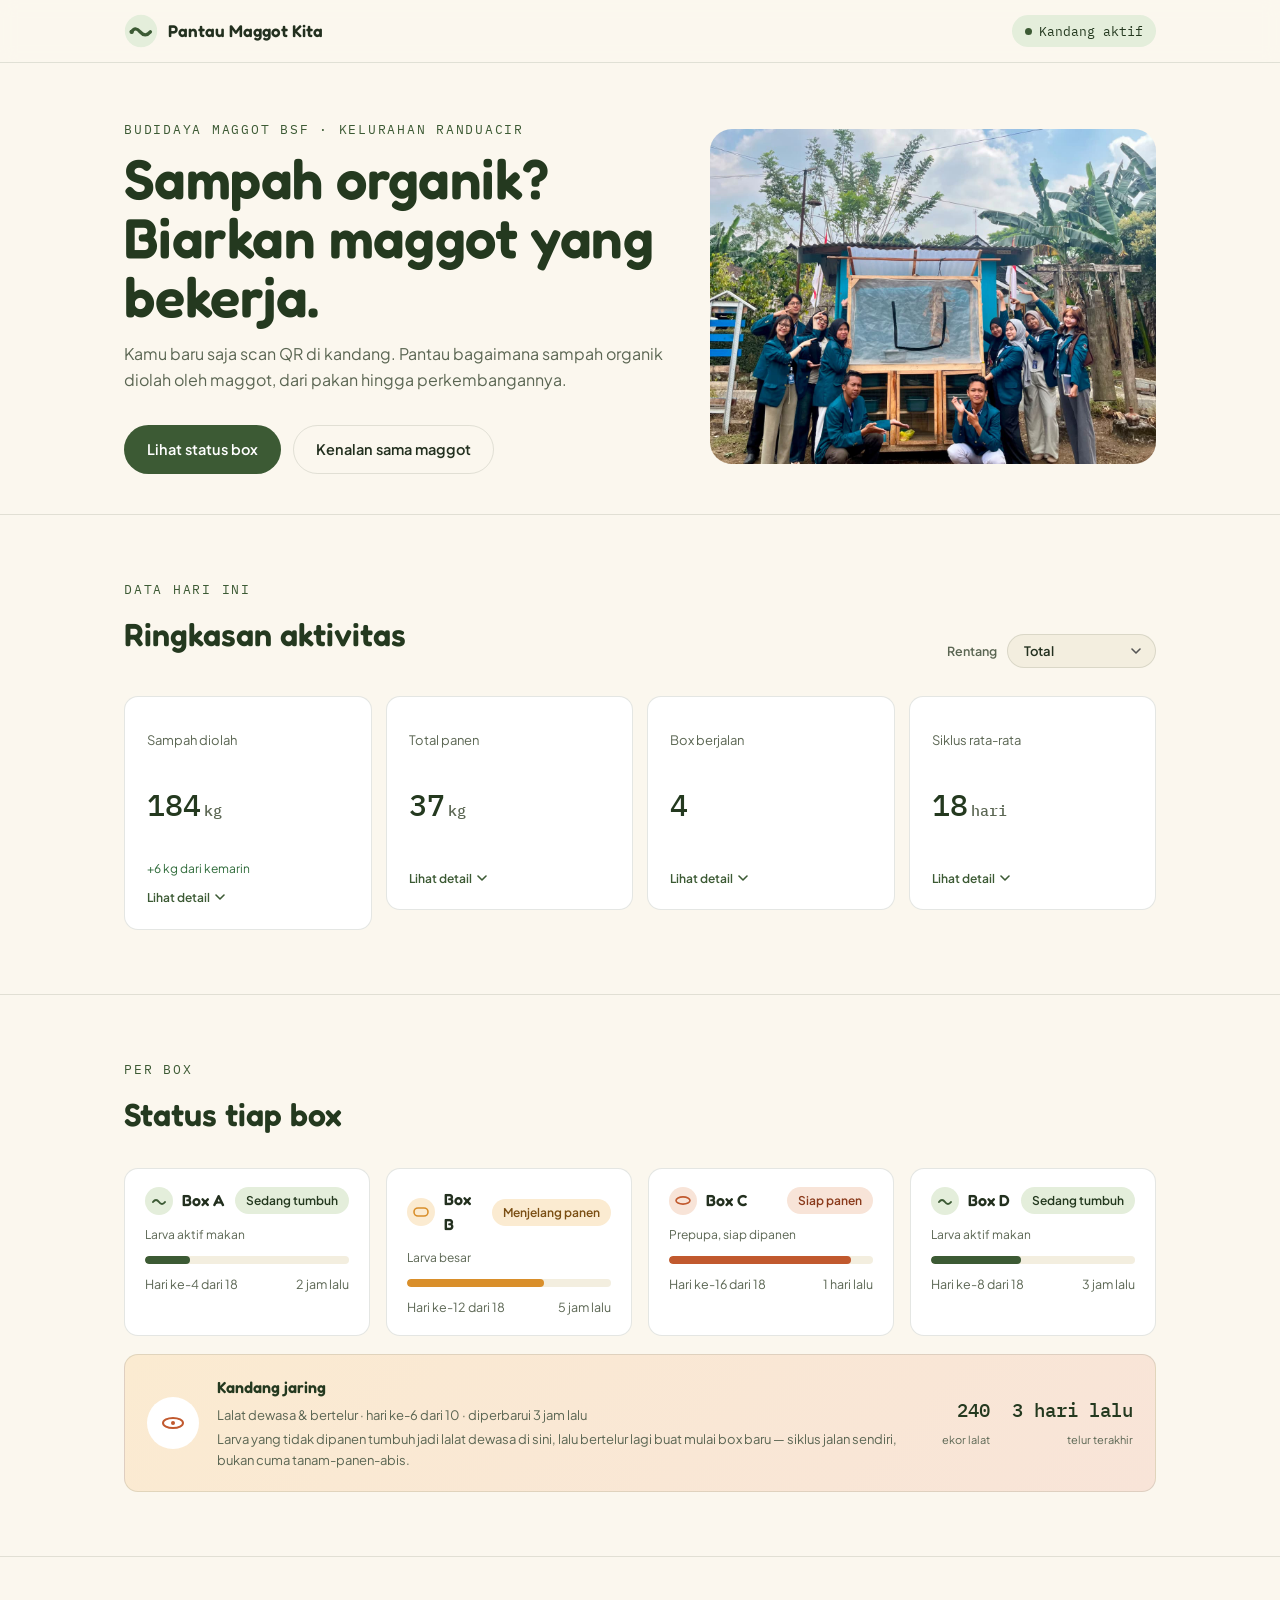
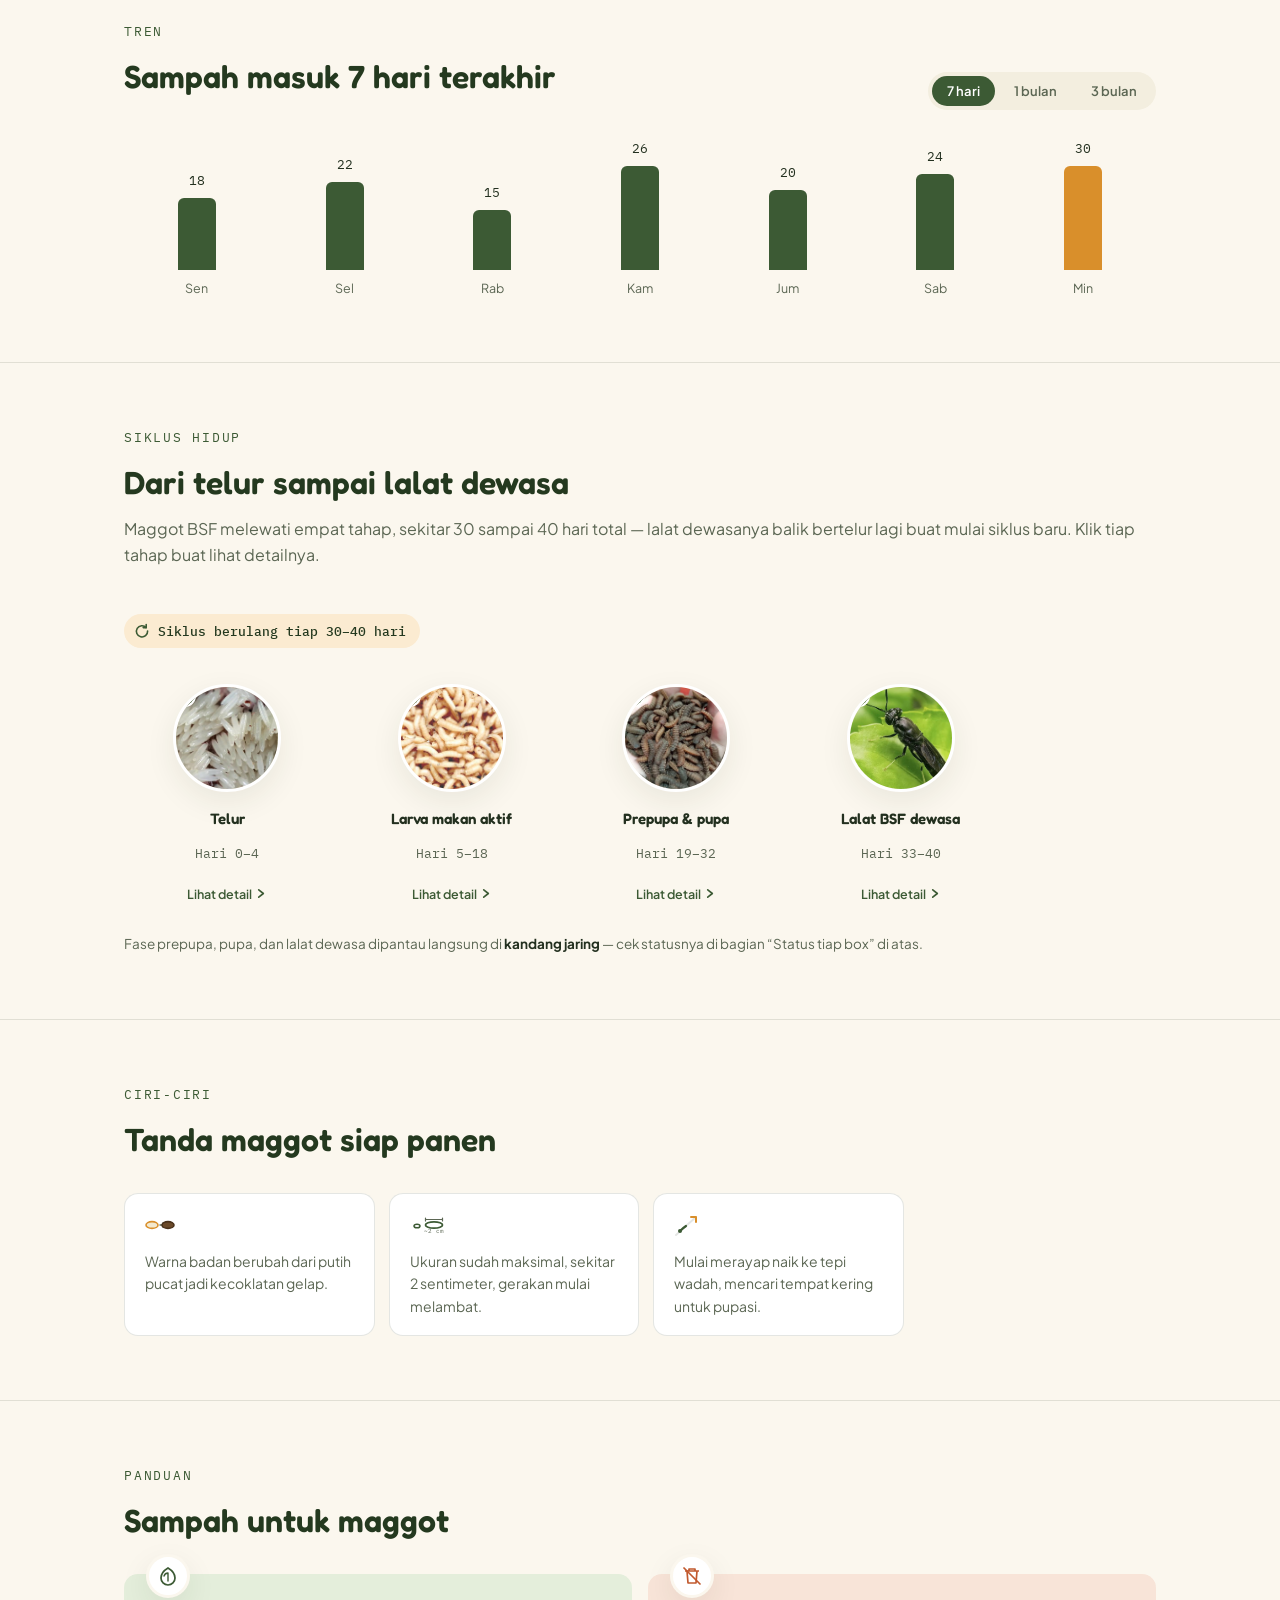
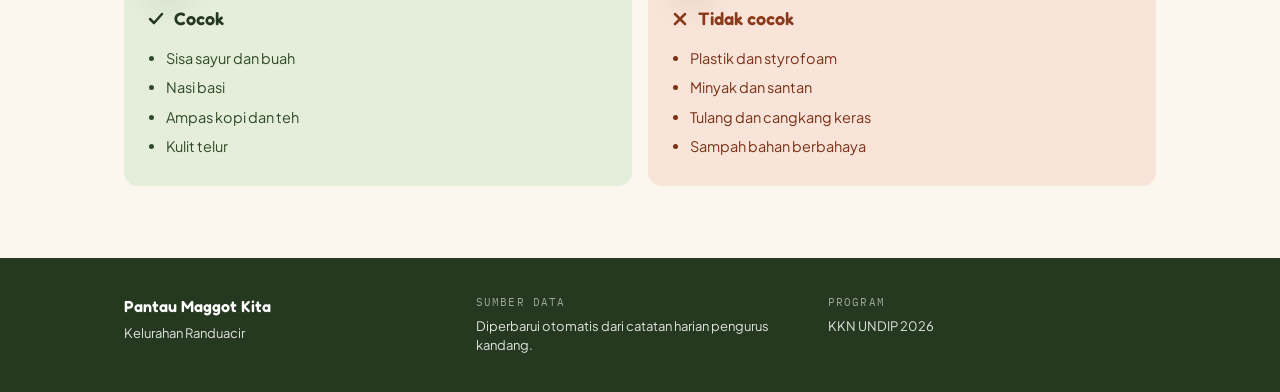
==== commit e81cf60a: "Add files via upload" ====
--- a/index.html
+++ b/index.html
@@ -1,280 +1,325 @@
-<!DOCTYPE html>
-<html lang="id">
-<head>
-<meta charset="UTF-8">
-<meta name="viewport" content="width=device-width, initial-scale=1.0">
-<title>Pantau Maggot</title>
-<meta name="description" content="Pantau aktivitas budidaya maggot BSF pengolah sampah organik warga.">
-<link rel="preconnect" href="https://fonts.googleapis.com">
-<link rel="preconnect" href="https://fonts.gstatic.com" crossorigin>
-<link href="https://fonts.googleapis.com/css2?family=Fredoka:wght@500;600;700&family=Plus+Jakarta+Sans:wght@400;500;600&family=IBM+Plex+Mono:wght@400;500&display=swap" rel="stylesheet">
-<link rel="stylesheet" href="css/style.css">
-</head>
-<body>
-
-<div class="maggot-splash" id="maggot-splash" aria-hidden="true">
-  <svg viewBox="0 0 200 80" width="150" height="60">
-    <g class="maggot-crawl">
-      <ellipse class="seg seg1" cx="40" cy="45" rx="16" ry="11"/>
-      <ellipse class="seg seg2" cx="65" cy="42" rx="15" ry="10.5"/>
-      <ellipse class="seg seg3" cx="89" cy="40" rx="14" ry="10"/>
-      <ellipse class="seg seg4" cx="111" cy="39" rx="12" ry="9"/>
-      <ellipse class="seg seg5" cx="130" cy="38" rx="10" ry="7.5"/>
-      <circle class="maggot-eye" cx="136" cy="35" r="1.5"/>
-    </g>
-  </svg>
-  <p class="splash-text">My Little Maggot</p>
-</div>
-
-<header class="site-header">
-  <div class="wrap">
-    <a href="index.html" class="brand">
-      <svg class="brand-mark" viewBox="0 0 40 40" aria-hidden="true">
-        <circle cx="20" cy="20" r="19" fill="var(--moss-light)"/>
-        <g id="maggot-logo">
-          <path d="M9 21 Q13 14 19 21 Q25 28 31 21" fill="none" stroke="var(--moss)" stroke-width="4" stroke-linecap="round"/>
-          <circle cx="9" cy="21" r="2.6" fill="var(--moss)"/>
-        </g>
-      </svg>
-      <span class="brand-name">Smartmag</span>
-    </a>
-    <span class="status-pill"><span class="dot"></span>Kandang aktif</span>
-  </div>
-</header>
-
-<section class="hero">
-  <div class="wrap hero-grid">
-    <div class="hero-copy reveal">
-      <p class="eyebrow">Budidaya maggot BSF &middot; Kelurahan Randuacir</p>
-      <h1>Sampah organik? Biarkan maggot yang bekerja.</h1>
-      <p class="lede">Kamu baru saja scan QR di kandang. Pantau bagaimana sampah organik diolah oleh maggot, dari pakan hingga perkembangannya.</p>
-      <div class="cta-row">
-        <a href="#status" class="btn btn-primary">Lihat status box</a>
-        <a href="#tentang" class="btn btn-ghost">Kenalan sama maggot</a>
-      </div>
-    </div>
-    <div class="hero-stage reveal">
-      <img src="images/hero-maggot.jpg" alt="Foto kandang budidaya maggot" width="800" height="600" decoding="async" onerror="this.style.display='none'; this.nextElementSibling.style.display='flex';">
-      <div class="fallback-illustration" style="display:none;">
-        <svg width="140" height="140" viewBox="0 0 140 140" aria-hidden="true">
-          <path d="M20 74 Q40 50 62 74 Q84 98 106 74 Q118 62 122 74" fill="none" stroke="var(--moss)" stroke-width="8" stroke-linecap="round"/>
-          <circle cx="20" cy="74" r="6" fill="var(--moss)"/>
-        </svg>
-      </div>
-    </div>
-  </div>
-</section>
-
-<section id="status">
-  <div class="wrap">
-    <div class="section-head reveal">
-      <p class="eyebrow">Data hari ini</p>
-      <h2>Ringkasan aktivitas</h2>
-    </div>
-    <div class="kpi-grid reveal">
-      <div class="kpi-card">
-        <p class="kpi-label">Sampah diolah</p>
-        <p class="kpi-value"><span id="kpi-sampah">0</span><span class="unit">kg</span></p>
-        <p class="kpi-delta" id="kpi-sampah-delta"></p>
-        <button type="button" class="kpi-detail-toggle">Lihat detail<svg width="10" height="10" viewBox="0 0 10 10" aria-hidden="true"><path d="M1 3 L5 7 L9 3" fill="none" stroke="currentColor" stroke-width="1.6" stroke-linecap="round" stroke-linejoin="round"/></svg></button>
-        <div class="kpi-detail"><ul id="kpi-detail-sampah"></ul></div>
-      </div>
-      <div class="kpi-card">
-        <p class="kpi-label">Total panen</p>
-        <p class="kpi-value"><span id="kpi-panen">0</span><span class="unit">kg</span></p>
-        <button type="button" class="kpi-detail-toggle">Lihat detail<svg width="10" height="10" viewBox="0 0 10 10" aria-hidden="true"><path d="M1 3 L5 7 L9 3" fill="none" stroke="currentColor" stroke-width="1.6" stroke-linecap="round" stroke-linejoin="round"/></svg></button>
-        <div class="kpi-detail"><ul id="kpi-detail-panen"></ul></div>
-      </div>
-      <div class="kpi-card">
-        <p class="kpi-label">Box berjalan</p>
-        <p class="kpi-value"><span id="kpi-box">0</span></p>
-        <button type="button" class="kpi-detail-toggle">Lihat detail<svg width="10" height="10" viewBox="0 0 10 10" aria-hidden="true"><path d="M1 3 L5 7 L9 3" fill="none" stroke="currentColor" stroke-width="1.6" stroke-linecap="round" stroke-linejoin="round"/></svg></button>
-        <div class="kpi-detail"><ul id="kpi-detail-box"></ul></div>
-      </div>
-      <div class="kpi-card">
-        <p class="kpi-label">Siklus rata-rata</p>
-        <p class="kpi-value"><span id="kpi-siklus">0</span><span class="unit">hari</span></p>
-        <button type="button" class="kpi-detail-toggle">Lihat detail<svg width="10" height="10" viewBox="0 0 10 10" aria-hidden="true"><path d="M1 3 L5 7 L9 3" fill="none" stroke="currentColor" stroke-width="1.6" stroke-linecap="round" stroke-linejoin="round"/></svg></button>
-        <div class="kpi-detail"><ul id="kpi-detail-siklus"></ul></div>
-      </div>
-    </div>
-  </div>
-</section>
-
-<section>
-  <div class="wrap">
-    <div class="section-head reveal">
-      <p class="eyebrow">Per box</p>
-      <h2>Status tiap box</h2>
-    </div>
-    <div id="box-grid" class="box-grid"></div>
-    <div id="jaring-card" class="jaring-card reveal"></div>
-  </div>
-</section>
-
-<section>
-  <div class="wrap">
-    <div class="trend-head-row">
-      <div class="section-head reveal" style="margin-bottom:0;">
-        <p class="eyebrow">Tren</p>
-        <h2 id="trend-title">Sampah masuk 7 hari terakhir</h2>
-      </div>
-      <div class="trend-tabs reveal">
-        <button type="button" class="trend-tab-btn active" data-range="7h">7 hari</button>
-        <button type="button" class="trend-tab-btn" data-range="1b">1 bulan</button>
-        <button type="button" class="trend-tab-btn" data-range="3b">3 bulan</button>
-      </div>
-    </div>
-    <div id="trend-chart" class="trend-chart reveal"></div>
-  </div>
-</section>
-
-<section id="tentang">
-  <div class="wrap">
-    <div class="section-head reveal">
-      <p class="eyebrow">Siklus hidup</p>
-      <h2>Dari telur sampai lalat dewasa</h2>
-      <p class="lede">Maggot BSF melewati empat tahap, sekitar 30 sampai 40 hari total &mdash; lalat dewasanya balik bertelur lagi buat mulai siklus baru. Klik tiap tahap buat lihat detailnya.</p>
-    </div>
-    <div class="siklus-cycle-badge reveal">
-      <svg width="15" height="15" viewBox="0 0 15 15" aria-hidden="true"><path d="M7.5 1.5 A6 6 0 1 1 1.85 5.2 M1.85 5.2 L1.2 1.8 M1.85 5.2 L5.3 4.6" fill="none" stroke="var(--moss)" stroke-width="1.4" stroke-linecap="round" stroke-linejoin="round"/></svg>
-      Siklus berulang tiap 30&ndash;40 hari
-    </div>
-    <div class="siklus-flow reveal">
-      <div class="siklus-step" data-stage="telur">
-        <div class="siklus-img">
-          <span class="siklus-step-num">1</span>
-          <img src="images/siklus-telur.jpg" alt="Telur maggot BSF" width="300" height="300" loading="lazy" decoding="async" onerror="this.style.display='none'; this.nextElementSibling.style.display='flex';">
-          <div class="fallback-illustration" style="display:none;">
-            <svg width="44" height="44" viewBox="0 0 44 44" aria-hidden="true"><ellipse cx="22" cy="22" rx="10" ry="14" fill="var(--cream)" stroke="var(--gold)" stroke-width="2"/></svg>
-          </div>
-        </div>
-        <p class="stage-name">Telur</p>
-        <p class="stage-day">Hari 0&ndash;4</p>
-        <span class="siklus-detail-link">Lihat detail<svg width="12" height="12" viewBox="0 0 12 12" aria-hidden="true"><path d="M3 2 L8 6 L3 10" fill="none" stroke="currentColor" stroke-width="1.8" stroke-linecap="round" stroke-linejoin="round"/></svg></span>
-      </div>
-      <div class="siklus-step" data-stage="larva">
-        <div class="siklus-img">
-          <span class="siklus-step-num">2</span>
-          <img src="images/siklus-larva.jpg" alt="Larva maggot BSF makan aktif" width="300" height="300" loading="lazy" decoding="async" onerror="this.style.display='none'; this.nextElementSibling.style.display='flex';">
-          <div class="fallback-illustration" style="display:none;">
-            <svg width="50" height="50" viewBox="0 0 50 50" aria-hidden="true"><path d="M8 25 Q15 15 25 25 Q35 35 42 25" fill="none" stroke="var(--moss)" stroke-width="5" stroke-linecap="round"/></svg>
-          </div>
-        </div>
-        <p class="stage-name">Larva makan aktif</p>
-        <p class="stage-day">Hari 5&ndash;18</p>
-        <span class="siklus-detail-link">Lihat detail<svg width="12" height="12" viewBox="0 0 12 12" aria-hidden="true"><path d="M3 2 L8 6 L3 10" fill="none" stroke="currentColor" stroke-width="1.8" stroke-linecap="round" stroke-linejoin="round"/></svg></span>
-      </div>
-      <div class="siklus-step" data-stage="prepupa">
-        <div class="siklus-img">
-          <span class="siklus-step-num">3</span>
-          <img src="images/siklus-prepupa.jpg" alt="Prepupa maggot BSF" width="300" height="300" loading="lazy" decoding="async" onerror="this.style.display='none'; this.nextElementSibling.style.display='flex';">
-          <div class="fallback-illustration" style="display:none;">
-            <svg width="44" height="44" viewBox="0 0 44 44" aria-hidden="true"><rect x="10" y="16" width="24" height="12" rx="6" fill="var(--gold-light)" stroke="var(--gold)" stroke-width="2"/></svg>
-          </div>
-        </div>
-        <p class="stage-name">Prepupa &amp; pupa</p>
-        <p class="stage-day">Hari 19&ndash;32</p>
-        <span class="siklus-detail-link">Lihat detail<svg width="12" height="12" viewBox="0 0 12 12" aria-hidden="true"><path d="M3 2 L8 6 L3 10" fill="none" stroke="currentColor" stroke-width="1.8" stroke-linecap="round" stroke-linejoin="round"/></svg></span>
-      </div>
-      <div class="siklus-step" data-stage="dewasa">
-        <div class="siklus-img">
-          <span class="siklus-step-num">4</span>
-          <img src="images/siklus-dewasa.jpg" alt="Lalat BSF dewasa" width="300" height="300" loading="lazy" decoding="async" onerror="this.style.display='none'; this.nextElementSibling.style.display='flex';">
-          <div class="fallback-illustration" style="display:none;">
-            <svg width="46" height="46" viewBox="0 0 46 46" aria-hidden="true"><ellipse cx="23" cy="23" rx="14" ry="7" fill="var(--clay-light)" stroke="var(--clay)" stroke-width="2"/></svg>
-          </div>
-        </div>
-        <p class="stage-name">Lalat BSF dewasa</p>
-        <p class="stage-day">Hari 33&ndash;40</p>
-        <span class="siklus-detail-link">Lihat detail<svg width="12" height="12" viewBox="0 0 12 12" aria-hidden="true"><path d="M3 2 L8 6 L3 10" fill="none" stroke="currentColor" stroke-width="1.8" stroke-linecap="round" stroke-linejoin="round"/></svg></span>
-      </div>
-    </div>
-    <p class="siklus-note reveal">Fase prepupa, pupa, dan lalat dewasa dipantau langsung di <strong>kandang jaring</strong> &mdash; cek statusnya di bagian &ldquo;Status tiap box&rdquo; di atas.</p>
-  </div>
-</section>
-
-<section>
-  <div class="wrap">
-    <div class="section-head reveal">
-      <p class="eyebrow">Ciri-ciri</p>
-      <h2>Tanda maggot siap panen</h2>
-    </div>
-    <div class="info-grid reveal">
-      <div class="info-card">
-        <div class="icon-mark">
-          <svg width="18" height="18" viewBox="0 0 18 18" aria-hidden="true"><circle cx="9" cy="9" r="7" fill="none" stroke="var(--moss)" stroke-width="2"/></svg>
-        </div>
-        <p>Warna badan berubah dari putih pucat jadi kecoklatan gelap.</p>
-      </div>
-      <div class="info-card">
-        <div class="icon-mark">
-          <svg width="18" height="18" viewBox="0 0 18 18" aria-hidden="true"><rect x="3" y="8" width="12" height="2" rx="1" fill="var(--moss)"/></svg>
-        </div>
-        <p>Ukuran sudah maksimal, sekitar 2 sentimeter, gerakan mulai melambat.</p>
-      </div>
-      <div class="info-card">
-        <div class="icon-mark">
-          <svg width="18" height="18" viewBox="0 0 18 18" aria-hidden="true"><path d="M4 14 L14 4 M14 4 H8 M14 4 V10" fill="none" stroke="var(--moss)" stroke-width="2" stroke-linecap="round" stroke-linejoin="round"/></svg>
-        </div>
-        <p>Mulai merayap naik ke tepi wadah, mencari tempat kering untuk pupasi.</p>
-      </div>
-    </div>
-  </div>
-</section>
-
-<section>
-  <div class="wrap">
-    <div class="section-head reveal">
-      <p class="eyebrow">Panduan</p>
-      <h2>Sampah untuk maggot</h2>
-    </div>
-    <div class="cocok-grid reveal">
-      <div class="cocok-card yes">
-        <h3><svg width="20" height="20" viewBox="0 0 20 20" aria-hidden="true"><path d="M4 10 L8 14 L16 5" fill="none" stroke="currentColor" stroke-width="2.5" stroke-linecap="round" stroke-linejoin="round"/></svg>Cocok</h3>
-        <ul>
-          <li>Sisa sayur dan buah</li>
-          <li>Nasi basi</li>
-          <li>Ampas kopi dan teh</li>
-          <li>Kulit telur</li>
-        </ul>
-      </div>
-      <div class="cocok-card no">
-        <h3><svg width="20" height="20" viewBox="0 0 20 20" aria-hidden="true"><path d="M5 5 L15 15 M15 5 L5 15" stroke="currentColor" stroke-width="2.5" stroke-linecap="round"/></svg>Tidak cocok</h3>
-        <ul>
-          <li>Plastik dan styrofoam</li>
-          <li>Minyak dan santan</li>
-          <li>Tulang dan cangkang keras</li>
-          <li>Sampah bahan berbahaya</li>
-        </ul>
-      </div>
-    </div>
-  </div>
-</section>
-
-<footer class="site-footer">
-  <div class="wrap">
-    <p>Smartmag &middot; Program KKN Desa</p>
-    <p>Data diperbarui otomatis dari catatan harian pengurus.</p>
-  </div>
-</footer>
-
-<div class="modal-overlay" id="siklus-modal" aria-hidden="true">
-  <div class="modal-panel" role="dialog" aria-modal="true" aria-labelledby="modal-stage-title">
-    <button type="button" class="modal-close" aria-label="Tutup">
-      <svg width="16" height="16" viewBox="0 0 16 16" aria-hidden="true"><path d="M2 2 L14 14 M14 2 L2 14" stroke="currentColor" stroke-width="2" stroke-linecap="round"/></svg>
-    </button>
-    <div class="modal-stage-img"></div>
-    <p class="stage-day modal-stage-day"></p>
-    <h3 class="modal-stage-title" id="modal-stage-title"></h3>
-    <p class="modal-section-label">Ciri-ciri</p>
-    <ul class="modal-ciri"></ul>
-    <p class="modal-section-label">Cara perawatan</p>
-    <ul class="modal-rawat"></ul>
-  </div>
-</div>
-
-<script src="js/config.js"></script>
-<script src="js/dashboard.js"></script>
-</body>
+<!DOCTYPE html>
+<html lang="id">
+<head>
+<meta charset="UTF-8">
+<meta name="viewport" content="width=device-width, initial-scale=1.0">
+<title>Pantau Maggot Kita</title>
+<meta name="description" content="Pantau Maggot Kita — pantau aktivitas budidaya maggot BSF pengolah sampah organik warga Kelurahan Randuacir.">
+<link rel="preconnect" href="https://fonts.googleapis.com">
+<link rel="preconnect" href="https://fonts.gstatic.com" crossorigin>
+<link href="https://fonts.googleapis.com/css2?family=Fredoka:wght@500;600;700&family=Plus+Jakarta+Sans:wght@400;500;600&family=IBM+Plex+Mono:wght@400;500&display=swap" rel="stylesheet">
+<link rel="stylesheet" href="css/style.css">
+</head>
+<body>
+
+<div class="maggot-splash" id="maggot-splash" aria-hidden="true">
+  <svg viewBox="0 0 200 80" width="150" height="60">
+    <g class="maggot-crawl">
+      <ellipse class="seg seg1" cx="40" cy="45" rx="16" ry="11"/>
+      <ellipse class="seg seg2" cx="65" cy="42" rx="15" ry="10.5"/>
+      <ellipse class="seg seg3" cx="89" cy="40" rx="14" ry="10"/>
+      <ellipse class="seg seg4" cx="111" cy="39" rx="12" ry="9"/>
+      <ellipse class="seg seg5" cx="130" cy="38" rx="10" ry="7.5"/>
+      <circle class="maggot-eye" cx="136" cy="35" r="1.5"/>
+    </g>
+  </svg>
+  <p class="splash-text">My Little Maggot</p>
+</div>
+
+<header class="site-header">
+  <div class="wrap">
+    <a href="index.html" class="brand">
+      <svg class="brand-mark" viewBox="0 0 40 40" aria-hidden="true">
+        <circle cx="20" cy="20" r="19" fill="var(--moss-light)"/>
+        <g id="maggot-logo">
+          <path d="M9 21 Q13 14 19 21 Q25 28 31 21" fill="none" stroke="var(--moss)" stroke-width="4" stroke-linecap="round"/>
+          <circle cx="9" cy="21" r="2.6" fill="var(--moss)"/>
+        </g>
+      </svg>
+      <span class="brand-name">Pantau Maggot Kita</span>
+    </a>
+    <span class="status-pill"><span class="dot"></span>Kandang aktif</span>
+  </div>
+</header>
+
+<section class="hero">
+  <div class="wrap hero-grid">
+    <div class="hero-copy reveal">
+      <p class="eyebrow">Budidaya maggot BSF &middot; Kelurahan Randuacir</p>
+      <h1>Sampah organik? Biarkan maggot yang bekerja.</h1>
+      <p class="lede">Kamu baru saja scan QR di kandang. Pantau bagaimana sampah organik diolah oleh maggot, dari pakan hingga perkembangannya.</p>
+      <div class="cta-row">
+        <a href="#status" class="btn btn-primary">Lihat status box</a>
+        <a href="#tentang" class="btn btn-ghost">Kenalan sama maggot</a>
+      </div>
+    </div>
+    <div class="hero-stage reveal">
+      <img src="images/hero-maggot.jpg" alt="Foto kandang budidaya maggot" width="800" height="600" decoding="async" onerror="this.style.display='none'; this.nextElementSibling.style.display='flex';">
+      <div class="fallback-illustration" style="display:none;">
+        <svg width="140" height="140" viewBox="0 0 140 140" aria-hidden="true">
+          <path d="M20 74 Q40 50 62 74 Q84 98 106 74 Q118 62 122 74" fill="none" stroke="var(--moss)" stroke-width="8" stroke-linecap="round"/>
+          <circle cx="20" cy="74" r="6" fill="var(--moss)"/>
+        </svg>
+      </div>
+    </div>
+  </div>
+</section>
+
+<section id="status">
+  <div class="wrap">
+    <div class="section-head kpi-head-row reveal">
+      <div>
+        <p class="eyebrow">Data hari ini</p>
+        <h2>Ringkasan aktivitas</h2>
+      </div>
+      <div class="kpi-periode-wrap">
+        <label for="kpi-periode" class="kpi-periode-label">Rentang</label>
+        <select id="kpi-periode" class="kpi-periode-select">
+          <option value="total" selected>Total</option>
+          <option value="7h">7 hari terakhir</option>
+          <option value="1b">Bulan ini</option>
+          <option value="3b">3 bulan terakhir</option>
+        </select>
+      </div>
+    </div>
+    <div class="kpi-grid reveal">
+      <div class="kpi-card">
+        <p class="kpi-label">Sampah diolah</p>
+        <p class="kpi-value"><span id="kpi-sampah">0</span><span class="unit">kg</span></p>
+        <p class="kpi-delta" id="kpi-sampah-delta"></p>
+        <button type="button" class="kpi-detail-toggle">Lihat detail<svg width="10" height="10" viewBox="0 0 10 10" aria-hidden="true"><path d="M1 3 L5 7 L9 3" fill="none" stroke="currentColor" stroke-width="1.6" stroke-linecap="round" stroke-linejoin="round"/></svg></button>
+        <div class="kpi-detail"><ul id="kpi-detail-sampah"></ul></div>
+      </div>
+      <div class="kpi-card">
+        <p class="kpi-label">Total panen</p>
+        <p class="kpi-value"><span id="kpi-panen">0</span><span class="unit">kg</span></p>
+        <button type="button" class="kpi-detail-toggle">Lihat detail<svg width="10" height="10" viewBox="0 0 10 10" aria-hidden="true"><path d="M1 3 L5 7 L9 3" fill="none" stroke="currentColor" stroke-width="1.6" stroke-linecap="round" stroke-linejoin="round"/></svg></button>
+        <div class="kpi-detail"><ul id="kpi-detail-panen"></ul></div>
+      </div>
+      <div class="kpi-card">
+        <p class="kpi-label">Box berjalan</p>
+        <p class="kpi-value"><span id="kpi-box">0</span></p>
+        <button type="button" class="kpi-detail-toggle">Lihat detail<svg width="10" height="10" viewBox="0 0 10 10" aria-hidden="true"><path d="M1 3 L5 7 L9 3" fill="none" stroke="currentColor" stroke-width="1.6" stroke-linecap="round" stroke-linejoin="round"/></svg></button>
+        <div class="kpi-detail"><ul id="kpi-detail-box"></ul></div>
+      </div>
+      <div class="kpi-card">
+        <p class="kpi-label">Siklus rata-rata</p>
+        <p class="kpi-value"><span id="kpi-siklus">0</span><span class="unit">hari</span></p>
+        <button type="button" class="kpi-detail-toggle">Lihat detail<svg width="10" height="10" viewBox="0 0 10 10" aria-hidden="true"><path d="M1 3 L5 7 L9 3" fill="none" stroke="currentColor" stroke-width="1.6" stroke-linecap="round" stroke-linejoin="round"/></svg></button>
+        <div class="kpi-detail"><ul id="kpi-detail-siklus"></ul></div>
+      </div>
+    </div>
+  </div>
+</section>
+
+<section>
+  <div class="wrap">
+    <div class="section-head reveal">
+      <p class="eyebrow">Per box</p>
+      <h2>Status tiap box</h2>
+    </div>
+    <div id="box-grid" class="box-grid"></div>
+    <div id="jaring-card" class="jaring-card reveal"></div>
+  </div>
+</section>
+
+<section>
+  <div class="wrap">
+    <div class="trend-head-row">
+      <div class="section-head reveal" style="margin-bottom:0;">
+        <p class="eyebrow">Tren</p>
+        <h2 id="trend-title">Sampah masuk 7 hari terakhir</h2>
+      </div>
+      <div class="trend-tabs reveal">
+        <button type="button" class="trend-tab-btn active" data-range="7h">7 hari</button>
+        <button type="button" class="trend-tab-btn" data-range="1b">1 bulan</button>
+        <button type="button" class="trend-tab-btn" data-range="3b">3 bulan</button>
+      </div>
+    </div>
+    <div id="trend-chart" class="trend-chart reveal"></div>
+  </div>
+</section>
+
+<section id="tentang">
+  <div class="wrap">
+    <div class="section-head reveal">
+      <p class="eyebrow">Siklus hidup</p>
+      <h2>Dari telur sampai lalat dewasa</h2>
+      <p class="lede lede-wide">Maggot BSF melewati empat tahap, sekitar 30 sampai 40 hari total &mdash; lalat dewasanya balik bertelur lagi buat mulai siklus baru. Klik tiap tahap buat lihat detailnya.</p>
+    </div>
+    <div class="siklus-cycle-badge reveal">
+      <svg width="16" height="16" viewBox="0 0 16 16" aria-hidden="true" class="cycle-icon">
+        <path d="M12.2 4.6 A5.6 5.6 0 1 0 13.6 8" fill="none" stroke="var(--moss)" stroke-width="1.6" stroke-linecap="round"/>
+        <path d="M12.2 1.6 L12.2 4.6 L9.2 4.6" fill="none" stroke="var(--moss)" stroke-width="1.6" stroke-linecap="round" stroke-linejoin="round"/>
+      </svg>
+      Siklus berulang tiap 30&ndash;40 hari
+    </div>
+    <div class="siklus-flow reveal">
+      <div class="siklus-step" data-stage="telur">
+        <div class="siklus-img">
+          <span class="siklus-step-num">1</span>
+          <img src="images/siklus-telur.jpg" alt="Telur maggot BSF" width="300" height="300" loading="lazy" decoding="async" onerror="this.style.display='none'; this.nextElementSibling.style.display='flex';">
+          <div class="fallback-illustration" style="display:none;">
+            <svg width="44" height="44" viewBox="0 0 44 44" aria-hidden="true"><ellipse cx="22" cy="22" rx="10" ry="14" fill="var(--cream)" stroke="var(--gold)" stroke-width="2"/></svg>
+          </div>
+        </div>
+        <p class="stage-name">Telur</p>
+        <p class="stage-day">Hari 0&ndash;4</p>
+        <span class="siklus-detail-link">Lihat detail<svg width="12" height="12" viewBox="0 0 12 12" aria-hidden="true"><path d="M3 2 L8 6 L3 10" fill="none" stroke="currentColor" stroke-width="1.8" stroke-linecap="round" stroke-linejoin="round"/></svg></span>
+      </div>
+      <div class="siklus-step" data-stage="larva">
+        <div class="siklus-img">
+          <span class="siklus-step-num">2</span>
+          <img src="images/siklus-larva.jpg" alt="Larva maggot BSF makan aktif" width="300" height="300" loading="lazy" decoding="async" onerror="this.style.display='none'; this.nextElementSibling.style.display='flex';">
+          <div class="fallback-illustration" style="display:none;">
+            <svg width="50" height="50" viewBox="0 0 50 50" aria-hidden="true"><path d="M8 25 Q15 15 25 25 Q35 35 42 25" fill="none" stroke="var(--moss)" stroke-width="5" stroke-linecap="round"/></svg>
+          </div>
+        </div>
+        <p class="stage-name">Larva makan aktif</p>
+        <p class="stage-day">Hari 5&ndash;18</p>
+        <span class="siklus-detail-link">Lihat detail<svg width="12" height="12" viewBox="0 0 12 12" aria-hidden="true"><path d="M3 2 L8 6 L3 10" fill="none" stroke="currentColor" stroke-width="1.8" stroke-linecap="round" stroke-linejoin="round"/></svg></span>
+      </div>
+      <div class="siklus-step" data-stage="prepupa">
+        <div class="siklus-img">
+          <span class="siklus-step-num">3</span>
+          <img src="images/siklus-prepupa.jpg" alt="Prepupa maggot BSF" width="300" height="300" loading="lazy" decoding="async" onerror="this.style.display='none'; this.nextElementSibling.style.display='flex';">
+          <div class="fallback-illustration" style="display:none;">
+            <svg width="44" height="44" viewBox="0 0 44 44" aria-hidden="true"><rect x="10" y="16" width="24" height="12" rx="6" fill="var(--gold-light)" stroke="var(--gold)" stroke-width="2"/></svg>
+          </div>
+        </div>
+        <p class="stage-name">Prepupa &amp; pupa</p>
+        <p class="stage-day">Hari 19&ndash;32</p>
+        <span class="siklus-detail-link">Lihat detail<svg width="12" height="12" viewBox="0 0 12 12" aria-hidden="true"><path d="M3 2 L8 6 L3 10" fill="none" stroke="currentColor" stroke-width="1.8" stroke-linecap="round" stroke-linejoin="round"/></svg></span>
+      </div>
+      <div class="siklus-step" data-stage="dewasa">
+        <div class="siklus-img">
+          <span class="siklus-step-num">4</span>
+          <img src="images/siklus-dewasa.jpg" alt="Lalat BSF dewasa" width="300" height="300" loading="lazy" decoding="async" onerror="this.style.display='none'; this.nextElementSibling.style.display='flex';">
+          <div class="fallback-illustration" style="display:none;">
+            <svg width="46" height="46" viewBox="0 0 46 46" aria-hidden="true"><ellipse cx="23" cy="23" rx="14" ry="7" fill="var(--clay-light)" stroke="var(--clay)" stroke-width="2"/></svg>
+          </div>
+        </div>
+        <p class="stage-name">Lalat BSF dewasa</p>
+        <p class="stage-day">Hari 33&ndash;40</p>
+        <span class="siklus-detail-link">Lihat detail<svg width="12" height="12" viewBox="0 0 12 12" aria-hidden="true"><path d="M3 2 L8 6 L3 10" fill="none" stroke="currentColor" stroke-width="1.8" stroke-linecap="round" stroke-linejoin="round"/></svg></span>
+      </div>
+    </div>
+    <p class="siklus-note reveal">Fase prepupa, pupa, dan lalat dewasa dipantau langsung di <strong>kandang jaring</strong> &mdash; cek statusnya di bagian &ldquo;Status tiap box&rdquo; di atas.</p>
+  </div>
+</section>
+
+<section>
+  <div class="wrap">
+    <div class="section-head reveal">
+      <p class="eyebrow">Ciri-ciri</p>
+      <h2>Tanda maggot siap panen</h2>
+    </div>
+    <div class="info-grid reveal">
+      <div class="info-card">
+        <div class="icon-mark">
+          <svg width="30" height="18" viewBox="0 0 30 18" aria-hidden="true">
+            <ellipse cx="7" cy="9" rx="6" ry="3.4" fill="var(--cream)" stroke="var(--gold)" stroke-width="1.6"/>
+            <path d="M15 9 L21 9" stroke="var(--ink-soft)" stroke-width="1.4" stroke-linecap="round" marker-end="url(#arrowhead)"/>
+            <ellipse cx="23" cy="9" rx="6" ry="3.4" fill="#6B4A2A" stroke="#4A311B" stroke-width="1.6"/>
+            <defs><marker id="arrowhead" markerWidth="5" markerHeight="5" refX="3" refY="2" orient="auto"><path d="M0 0 L4 2 L0 4 Z" fill="var(--ink-soft)"/></marker></defs>
+          </svg>
+        </div>
+        <p>Warna badan berubah dari putih pucat jadi kecoklatan gelap.</p>
+      </div>
+      <div class="info-card">
+        <div class="icon-mark">
+          <svg width="34" height="18" viewBox="0 0 34 18" aria-hidden="true">
+            <ellipse cx="7" cy="10" rx="3" ry="1.8" fill="none" stroke="var(--moss)" stroke-width="1.5"/>
+            <ellipse cx="24" cy="9" rx="8.5" ry="3.2" fill="none" stroke="var(--moss)" stroke-width="1.8"/>
+            <path d="M15.5 2 L15.5 5 M32.5 2 L32.5 5 M15.5 3.5 L32.5 3.5" stroke="var(--ink-soft)" stroke-width="1.2" stroke-linecap="round"/>
+            <text x="24" y="16.5" text-anchor="middle" font-size="6" fill="var(--ink-soft)" font-family="var(--font-data)">~2 cm</text>
+          </svg>
+        </div>
+        <p>Ukuran sudah maksimal, sekitar 2 sentimeter, gerakan mulai melambat.</p>
+      </div>
+      <div class="info-card">
+        <div class="icon-mark">
+          <svg width="30" height="24" viewBox="0 0 30 24" aria-hidden="true">
+            <path d="M2 22 L22 4" stroke="var(--line)" stroke-width="2" stroke-linecap="round"/>
+            <path d="M6 18 Q9 15 12 13" fill="none" stroke="var(--moss)" stroke-width="2.2" stroke-linecap="round"/>
+            <circle cx="6" cy="18" r="2" fill="var(--moss)"/>
+            <path d="M22 4 L17 4 M22 4 L22 9" stroke="var(--gold)" stroke-width="2" stroke-linecap="round" stroke-linejoin="round"/>
+          </svg>
+        </div>
+        <p>Mulai merayap naik ke tepi wadah, mencari tempat kering untuk pupasi.</p>
+      </div>
+    </div>
+  </div>
+</section>
+
+<section>
+  <div class="wrap">
+    <div class="section-head reveal">
+      <p class="eyebrow">Panduan</p>
+      <h2>Sampah untuk maggot</h2>
+    </div>
+    <div class="cocok-grid reveal">
+      <div class="cocok-card yes">
+        <span class="cocok-badge">
+          <svg width="22" height="22" viewBox="0 0 22 22" aria-hidden="true"><path d="M11 3 C6 6 4 10 4 13 a7 7 0 0 0 14 0 C18 10 16 6 11 3 Z" fill="none" stroke="var(--moss)" stroke-width="1.7"/><path d="M11 8 V16 M11 8 Q8 8 7 11" fill="none" stroke="var(--moss)" stroke-width="1.4" stroke-linecap="round"/></svg>
+        </span>
+        <h3><svg width="20" height="20" viewBox="0 0 20 20" aria-hidden="true"><path d="M4 10 L8 14 L16 5" fill="none" stroke="currentColor" stroke-width="2.5" stroke-linecap="round" stroke-linejoin="round"/></svg>Cocok</h3>
+        <ul>
+          <li>Sisa sayur dan buah</li>
+          <li>Nasi basi</li>
+          <li>Ampas kopi dan teh</li>
+          <li>Kulit telur</li>
+        </ul>
+      </div>
+      <div class="cocok-card no">
+        <span class="cocok-badge no-badge">
+          <svg width="22" height="22" viewBox="0 0 22 22" aria-hidden="true"><path d="M4 6 H18 M8 6 V4 H14 V6 M6 6 L7 18 H15 L16 6" fill="none" stroke="var(--clay)" stroke-width="1.7" stroke-linejoin="round"/><path d="M3 3 L19 19" stroke="var(--clay)" stroke-width="1.7" stroke-linecap="round"/></svg>
+        </span>
+        <h3><svg width="20" height="20" viewBox="0 0 20 20" aria-hidden="true"><path d="M5 5 L15 15 M15 5 L5 15" stroke="currentColor" stroke-width="2.5" stroke-linecap="round"/></svg>Tidak cocok</h3>
+        <ul>
+          <li>Plastik dan styrofoam</li>
+          <li>Minyak dan santan</li>
+          <li>Tulang dan cangkang keras</li>
+          <li>Sampah bahan berbahaya</li>
+        </ul>
+      </div>
+    </div>
+  </div>
+</section>
+
+<footer class="site-footer">
+  <div class="wrap footer-grid">
+    <div class="footer-block">
+      <p class="footer-title">Pantau Maggot Kita</p>
+      <p class="footer-line">Kelurahan Randuacir</p>
+    </div>
+    <div class="footer-block">
+      <p class="footer-label">Sumber data</p>
+      <p class="footer-line">Diperbarui otomatis dari catatan harian pengurus kandang.</p>
+    </div>
+    <div class="footer-block">
+      <p class="footer-label">Program</p>
+      <p class="footer-line">KKN UNDIP 2026</p>
+    </div>
+  </div>
+</footer>
+
+<div class="modal-overlay" id="siklus-modal" aria-hidden="true">
+  <div class="modal-panel" role="dialog" aria-modal="true" aria-labelledby="modal-stage-title">
+    <button type="button" class="modal-close" aria-label="Tutup">
+      <svg width="16" height="16" viewBox="0 0 16 16" aria-hidden="true"><path d="M2 2 L14 14 M14 2 L2 14" stroke="currentColor" stroke-width="2" stroke-linecap="round"/></svg>
+    </button>
+    <div class="modal-stage-img"></div>
+    <p class="stage-day modal-stage-day"></p>
+    <h3 class="modal-stage-title" id="modal-stage-title"></h3>
+    <p class="modal-section-label">Ciri-ciri</p>
+    <ul class="modal-ciri"></ul>
+    <p class="modal-section-label">Cara perawatan</p>
+    <ul class="modal-rawat"></ul>
+  </div>
+</div>
+
+<script src="js/config.js"></script>
+<script src="js/dashboard.js"></script>
+</body>
 </html>
--- a/css/style.css
+++ b/css/style.css
@@ -1,430 +1,500 @@
-/* ==========================================================
-   SMARTMAG — style.css
-   Dipakai bareng oleh index.html (pengurus) dan pantau.html (publik).
-   Struktur file ini: 1) Variabel & dasar  2) Tipografi
-   3) Layout & komponen  4) Animasi  5) Responsif
-   ========================================================== */
-
-/* ---------- 1. Variabel & dasar ---------- */
-:root {
-  --bg: #FBF7EE;
-  --surface: #FFFFFF;
-  --surface-soft: #F3EEDF;
-  --ink: #23301F;
-  --ink-soft: #5B6653;
-  --moss: #3C5A34;
-  --moss-dark: #24391F;
-  --moss-light: #E4EEDB;
-  --gold: #D98F2B;
-  --gold-light: #FBEBD1;
-  --clay: #C1592E;
-  --clay-light: #F8E4D8;
-  --cream: #F3E9CE;
-  --line: rgba(35, 48, 31, 0.12);
-  --shadow: 0 10px 30px rgba(35, 48, 31, 0.08);
-
-  --font-display: "Fredoka", sans-serif;
-  --font-body: "Plus Jakarta Sans", sans-serif;
-  --font-data: "IBM Plex Mono", monospace;
-
-  --radius-lg: 22px;
-  --radius-md: 14px;
-  --radius-sm: 8px;
-}
-
-* { box-sizing: border-box; }
-
-html { scroll-behavior: smooth; }
-
-body {
-  margin: 0;
-  background: var(--bg);
-  color: var(--ink);
-  font-family: var(--font-body);
-  font-size: 16px;
-  line-height: 1.6;
-  -webkit-font-smoothing: antialiased;
-}
-
-img { max-width: 100%; display: block; }
-
-.wrap { max-width: 1080px; margin: 0 auto; padding: 0 24px; }
-
-section { padding: 64px 0; }
-section + section { border-top: 1px solid var(--line); }
-
-/* ---------- 2. Tipografi ---------- */
-h1, h2, h3 { font-family: var(--font-display); font-weight: 600; margin: 0; color: var(--moss-dark); }
-h1 { font-size: clamp(34px, 6vw, 56px); line-height: 1.05; letter-spacing: -0.01em; }
-h2 { font-size: clamp(24px, 4vw, 32px); margin-bottom: 8px; }
-h3 { font-size: 18px; }
-
-.eyebrow {
-  font-family: var(--font-data);
-  font-size: 12.5px;
-  text-transform: uppercase;
-  letter-spacing: 0.14em;
-  color: var(--moss);
-  margin: 0 0 10px;
-}
-
-.lede { color: var(--ink-soft); font-size: 16px; max-width: 68ch; margin: 0 0 32px; }
-
-.data-number { font-family: var(--font-data); font-weight: 500; }
-
-/* ---------- 3. Layout & komponen ---------- */
-
-.site-header {
-  position: sticky;
-  top: 0;
-  z-index: 20;
-  background: rgba(251, 247, 238, 0.88);
-  backdrop-filter: blur(8px);
-  border-bottom: 1px solid var(--line);
-}
-.site-header .wrap { display: flex; align-items: center; justify-content: space-between; padding-top: 14px; padding-bottom: 14px; }
-.brand { display: flex; align-items: center; gap: 10px; text-decoration: none; color: var(--ink); }
-.brand-mark { width: 34px; height: 34px; flex-shrink: 0; }
-.brand-name { font-family: var(--font-display); font-weight: 600; font-size: 17px; }
-
-.status-pill {
-  display: inline-flex; align-items: center; gap: 7px;
-  font-family: var(--font-data); font-size: 12.5px;
-  padding: 6px 13px; border-radius: 999px;
-  background: var(--moss-light); color: var(--moss-dark);
-}
-.status-pill .dot { width: 7px; height: 7px; border-radius: 50%; background: var(--moss); }
-
-.tabs { display: flex; gap: 4px; background: var(--surface-soft); padding: 4px; border-radius: 999px; }
-.tab-btn {
-  font-family: var(--font-body); font-weight: 600; font-size: 14px;
-  padding: 8px 18px; border-radius: 999px; border: none;
-  background: transparent; color: var(--ink-soft); cursor: pointer;
-  transition: background 0.2s, color 0.2s;
-}
-.tab-btn.active { background: var(--moss); color: #fff; }
-.tab-panel { display: none; }
-.tab-panel.active { display: block; }
-
-.hero { padding-top: 56px; padding-bottom: 40px; position: relative; overflow: hidden; }
-.hero-grid { display: grid; grid-template-columns: 1.1fr 0.9fr; gap: 40px; align-items: center; }
-.hero-copy p.lede { margin-top: 16px; }
-.hero-stage { position: relative; aspect-ratio: 4/3; background: var(--moss-light); border-radius: var(--radius-lg); overflow: hidden; }
-.hero-stage img { width: 100%; height: 100%; object-fit: cover; }
-.hero-stage .fallback-illustration { position: absolute; inset: 0; display: flex; align-items: center; justify-content: center; }
-
-.cta-row { display: flex; gap: 12px; margin-top: 8px; flex-wrap: wrap; }
-.btn {
-  font-family: var(--font-body); font-weight: 600; font-size: 14.5px;
-  padding: 12px 22px; border-radius: 999px; border: 1.5px solid transparent;
-  cursor: pointer; text-decoration: none; display: inline-flex; align-items: center; gap: 8px;
-  transition: transform 0.15s ease, background 0.15s ease;
-}
-.btn:active { transform: scale(0.97); }
-.btn-primary { background: var(--moss); color: #fff; }
-.btn-primary:hover { background: var(--moss-dark); }
-.btn-ghost { background: transparent; border-color: var(--line); color: var(--ink); }
-.btn-ghost:hover { border-color: var(--moss); }
-
-.kpi-grid { display: grid; grid-template-columns: repeat(4, 1fr); gap: 14px; align-items: start; }
-.kpi-card { background: var(--surface); border: 1px solid var(--line); border-radius: var(--radius-md); padding: 20px 22px; }
-.kpi-card .kpi-label { font-size: 13px; color: var(--ink-soft); margin-bottom: 8px; }
-.kpi-card .kpi-value { font-family: var(--font-data); font-size: 30px; font-weight: 500; color: var(--moss-dark); }
-.kpi-card .kpi-value .unit { font-size: 15px; color: var(--ink-soft); margin-left: 3px; }
-.kpi-delta { font-size: 12px; color: var(--ink-soft); margin: 6px 0 0; min-height: 15px; }
-.kpi-delta.up { color: #2F6B3A; }
-.kpi-delta.down { color: #8A3A1B; }
-.kpi-detail-toggle {
-  display: inline-flex; align-items: center; gap: 5px; margin-top: 12px;
-  font-family: var(--font-body); font-weight: 600; font-size: 12px;
-  color: var(--moss); background: none; border: none; padding: 0; cursor: pointer;
-}
-.kpi-detail-toggle svg { transition: transform 0.2s ease; flex-shrink: 0; }
-.kpi-card.expanded .kpi-detail-toggle svg { transform: rotate(180deg); }
-.kpi-detail { max-height: 0; overflow: hidden; opacity: 0; transition: max-height 0.35s ease, opacity 0.3s ease; }
-.kpi-card.expanded .kpi-detail { max-height: 220px; opacity: 1; margin-top: 12px; }
-.kpi-detail ul { margin: 0; padding: 0; list-style: none; display: flex; flex-direction: column; }
-.kpi-detail li { font-size: 12.5px; color: var(--ink-soft); padding: 9px 0; border-top: 1px solid var(--line); }
-.kpi-detail li:first-child { border-top: none; padding-top: 0; }
-.kpi-detail li strong { color: var(--ink); font-weight: 600; }
-
-.box-grid { display: grid; grid-template-columns: repeat(auto-fit, minmax(230px, 1fr)); gap: 16px; }
-.box-card { background: var(--surface); border: 1px solid var(--line); border-radius: var(--radius-md); padding: 18px 20px; transition: transform 0.2s ease, box-shadow 0.2s ease; }
-.box-card:hover { transform: translateY(-3px); box-shadow: var(--shadow); }
-.box-card-top { display: flex; align-items: center; justify-content: space-between; margin-bottom: 10px; gap: 10px; }
-.box-id { display: flex; align-items: center; gap: 9px; min-width: 0; }
-.fase-icon { width: 28px; height: 28px; border-radius: 50%; display: flex; align-items: center; justify-content: center; flex-shrink: 0; }
-.fase-icon.telur { background: var(--gold-light); }
-.fase-icon.larva { background: var(--moss-light); }
-.fase-icon.besar { background: var(--gold-light); }
-.fase-icon.siap { background: var(--clay-light); }
-.box-name { font-family: var(--font-display); font-weight: 600; font-size: 16px; }
-.box-badge { font-size: 12px; font-weight: 600; padding: 4px 11px; border-radius: 999px; white-space: nowrap; }
-.box-badge.tumbuh { background: var(--moss-light); color: var(--moss-dark); }
-.box-badge.menjelang { background: var(--gold-light); color: #7A4E13; }
-.box-badge.siap { background: var(--clay-light); color: #8A3A1B; }
-.box-fase-text { font-size: 12px; color: var(--ink-soft); margin: 0 0 12px; }
-
-.jaring-card {
-  margin-top: 18px; background: linear-gradient(135deg, var(--gold-light), var(--clay-light));
-  border: 1px solid var(--line); border-radius: var(--radius-md);
-  padding: 20px 22px; display: grid; grid-template-columns: auto 1fr auto; gap: 18px; align-items: center;
-}
-.jaring-icon { width: 52px; height: 52px; border-radius: 50%; background: var(--surface); display: flex; align-items: center; justify-content: center; flex-shrink: 0; }
-.jaring-info h3 { font-size: 16px; margin-bottom: 4px; }
-.jaring-info p { margin: 0 0 4px; font-size: 13px; color: var(--ink-soft); }
-.jaring-info p:last-child { margin-bottom: 0; max-width: 46ch; }
-.jaring-stats { display: flex; gap: 22px; }
-.jaring-stat { text-align: right; }
-.jaring-stat .val { font-family: var(--font-data); font-size: 19px; font-weight: 500; color: var(--moss-dark); display: block; white-space: nowrap; }
-.jaring-stat .lbl { font-size: 11px; color: var(--ink-soft); }
-@media (max-width: 700px) {
-  .jaring-card { grid-template-columns: 1fr; text-align: left; }
-  .jaring-stats { justify-content: flex-start; }
-  .jaring-stat { text-align: left; }
-}
-
-.progress-track { height: 8px; background: var(--surface-soft); border-radius: 999px; overflow: hidden; margin-bottom: 10px; }
-.progress-fill { height: 100%; border-radius: 999px; width: 0%; transition: width 1s cubic-bezier(0.22, 1, 0.36, 1); }
-.progress-fill.tumbuh { background: var(--moss); }
-.progress-fill.menjelang { background: var(--gold); }
-.progress-fill.siap { background: var(--clay); }
-
-.box-meta { display: flex; align-items: center; justify-content: space-between; font-size: 12.5px; color: var(--ink-soft); }
-
-.trend-head-row { display: flex; align-items: flex-end; justify-content: space-between; flex-wrap: wrap; gap: 14px; margin-bottom: 28px; }
-.trend-tabs { display: flex; gap: 4px; background: var(--surface-soft); padding: 4px; border-radius: 999px; }
-.trend-tab-btn {
-  font-family: var(--font-body); font-weight: 600; font-size: 13px;
-  padding: 7px 15px; border-radius: 999px; border: none;
-  background: transparent; color: var(--ink-soft); cursor: pointer;
-  transition: background 0.2s, color 0.2s;
-}
-.trend-tab-btn.active { background: var(--moss); color: #fff; }
-
-.trend-chart { display: flex; align-items: flex-end; gap: 10px; height: 160px; padding: 0 4px; }
-.trend-col { flex: 1; display: flex; flex-direction: column; align-items: center; justify-content: flex-end; height: 100%; gap: 8px; }
-.trend-bar { width: 100%; max-width: 38px; height: 0; background: var(--moss); border-radius: 6px 6px 0 0; transition: height 1s cubic-bezier(0.22, 1, 0.36, 1); }
-.trend-bar.today { background: var(--gold); }
-.trend-label-day { font-size: 12.5px; color: var(--ink-soft); text-align: center; }
-.trend-label-val { font-family: var(--font-data); font-size: 12.5px; color: var(--ink); }
-
-.info-grid { display: grid; grid-template-columns: repeat(auto-fit, minmax(220px, 1fr)); gap: 14px; }
-.info-card { background: var(--surface); border: 1px solid var(--line); border-radius: var(--radius-md); padding: 20px; }
-.info-card .icon-mark { width: 38px; height: 38px; border-radius: 10px; background: var(--moss-light); display: flex; align-items: center; justify-content: center; margin-bottom: 14px; }
-.info-card p { font-size: 14px; margin: 0; color: var(--ink-soft); }
-
-.siklus-cycle-badge {
-  display: inline-flex;
-  align-items: center;
-  gap: 8px;
-  margin: 14px 0 30px;
-  padding: 7px 14px 7px 10px;
-  border-radius: 999px;
-  background: var(--gold-light);
-  color: var(--moss-dark);
-  font-family: var(--font-data);
-  font-size: 12.5px;
-  font-weight: 500;
-}
-.siklus-cycle-badge svg { animation: cycle-spin 3.5s linear infinite; flex-shrink: 0; }
-@keyframes cycle-spin {
-  100% { transform: rotate(360deg); }
-}
-
-.siklus-flow {
-  display: grid;
-  grid-template-columns: repeat(auto-fit, minmax(128px, 1fr));
-  gap: 34px 18px;
-  width: 100%;
-  max-width: 880px;
-}
-.siklus-step { text-align: center; cursor: pointer; border-radius: var(--radius-md); transition: transform 0.2s ease; padding: 6px; }
-.siklus-step:hover { transform: translateY(-3px); }
-.siklus-step:hover .siklus-img { border-color: var(--gold); }
-.siklus-step:focus-visible { outline: 2px solid var(--moss); outline-offset: 5px; }
-.siklus-img {
-  width: clamp(72px, 11vw, 108px);
-  aspect-ratio: 1;
-  border-radius: 50%;
-  overflow: hidden;
-  margin: 0 auto 12px;
-  background: var(--surface-soft);
-  position: relative;
-  border: 3px solid var(--surface);
-  box-shadow: var(--shadow);
-  transition: border-color 0.2s ease;
-}
-.siklus-img img { width: 100%; height: 100%; object-fit: cover; }
-.siklus-img .fallback-illustration { position: absolute; inset: 0; display: flex; align-items: center; justify-content: center; }
-.siklus-step-num {
-  position: absolute;
-  top: -2px;
-  left: -2px;
-  width: 22px;
-  height: 22px;
-  border-radius: 50%;
-  background: var(--moss);
-  color: var(--surface);
-  font-family: var(--font-data);
-  font-size: 11.5px;
-  font-weight: 500;
-  display: flex;
-  align-items: center;
-  justify-content: center;
-  border: 2px solid var(--surface);
-  z-index: 1;
-}
-.siklus-step .stage-name { font-family: var(--font-display); font-weight: 600; font-size: 15px; margin-bottom: 2px; }
-.siklus-step .stage-day { font-family: var(--font-data); font-size: 12.5px; color: var(--ink-soft); }
-.siklus-detail-link { display: inline-flex; align-items: center; gap: 4px; margin-top: 8px; font-size: 12.5px; font-weight: 600; color: var(--moss); }
-.siklus-detail-link svg { width: 11px; height: 11px; flex-shrink: 0; }
-
-.siklus-note { margin: 22px 0 0; font-size: 13.5px; color: var(--ink-soft); }
-.siklus-note strong { color: var(--ink); }
-
-/* ---------- Modal detail siklus ---------- */
-.modal-overlay {
-  position: fixed; inset: 0; z-index: 100; padding: 24px;
-  background: rgba(35, 48, 31, 0.55); backdrop-filter: blur(2px);
-  display: flex; align-items: center; justify-content: center;
-  opacity: 0; pointer-events: none; transition: opacity 0.25s ease;
-}
-.modal-overlay.open { opacity: 1; pointer-events: auto; }
-.modal-panel {
-  background: var(--surface); border-radius: var(--radius-lg); box-shadow: var(--shadow);
-  max-width: 480px; width: 100%; max-height: 86vh; overflow-y: auto; padding: 30px;
-  position: relative; transform: translateY(14px) scale(0.98); transition: transform 0.25s ease;
-}
-.modal-overlay.open .modal-panel { transform: translateY(0) scale(1); }
-.modal-close {
-  position: absolute; top: 16px; right: 16px; width: 32px; height: 32px; border-radius: 50%;
-  border: none; background: var(--surface-soft); color: var(--ink);
-  display: flex; align-items: center; justify-content: center; cursor: pointer;
-}
-.modal-close:hover { background: var(--line); }
-.modal-stage-img { width: 64px; height: 64px; border-radius: 16px; background: var(--surface-soft); display: flex; align-items: center; justify-content: center; margin-bottom: 16px; }
-.modal-stage-day { font-family: var(--font-data); font-size: 12.5px; color: var(--ink-soft); margin: 0 0 4px; }
-.modal-stage-title { font-size: 22px; margin-bottom: 16px; }
-.modal-section-label { font-family: var(--font-data); font-size: 11.5px; text-transform: uppercase; letter-spacing: 0.1em; color: var(--moss); margin: 18px 0 8px; }
-.modal-panel ul { margin: 0; padding-left: 18px; font-size: 14px; color: var(--ink-soft); display: flex; flex-direction: column; gap: 6px; }
-
-.cocok-grid { display: grid; grid-template-columns: 1fr 1fr; gap: 16px; }
-.cocok-card { border-radius: var(--radius-md); padding: 22px; }
-.cocok-card.yes { background: var(--moss-light); }
-.cocok-card.no { background: var(--clay-light); }
-.cocok-card h3 { display: flex; align-items: center; gap: 8px; margin-bottom: 14px; }
-.cocok-card.yes h3 { color: var(--moss-dark); }
-.cocok-card.no h3 { color: #8A3A1B; }
-.cocok-card ul { margin: 0; padding-left: 20px; font-size: 14.5px; }
-.cocok-card.yes ul { color: #2F4A28; }
-.cocok-card.no ul { color: #7A3116; }
-.cocok-card li { margin-bottom: 6px; }
-
-.site-footer { padding: 32px 0; }
-.site-footer .wrap { display: flex; align-items: center; justify-content: space-between; flex-wrap: wrap; gap: 10px; }
-.site-footer p { font-size: 13px; color: var(--ink-soft); margin: 0; }
-
-.section-head { margin-bottom: 28px; }
-
-.reveal { opacity: 0; transform: translateY(18px); transition: opacity 0.6s ease, transform 0.6s ease; }
-.reveal.is-visible { opacity: 1; transform: translateY(0); }
-
-/* ---------- 4. Animasi ---------- */
-#maggot-logo path {
-  transform-origin: 20px 21px;
-  animation: wiggle 2.6s ease-in-out infinite;
-}
-.maggot-splash {
-  position: fixed;
-  inset: 0;
-  z-index: 9999;
-  display: flex;
-  flex-direction: column;
-  align-items: center;
-  justify-content: center;
-  gap: 16px;
-  background: var(--bg);
-  animation: splash-out 2.3s ease forwards;
-}
-.maggot-splash .seg {
-  fill: var(--cream);
-  stroke: var(--moss-dark);
-  stroke-width: 2;
-  transform-origin: center;
-  animation: maggot-inch 0.85s ease-in-out infinite;
-}
-.maggot-splash .seg1 { animation-delay: 0s; }
-.maggot-splash .seg2 { animation-delay: 0.08s; }
-.maggot-splash .seg3 { animation-delay: 0.16s; }
-.maggot-splash .seg4 { animation-delay: 0.24s; }
-.maggot-splash .seg5 { animation-delay: 0.32s; }
-.maggot-splash .maggot-eye { fill: var(--moss-dark); }
-.maggot-splash .maggot-crawl {
-  animation: maggot-drift 1.8s ease-in-out infinite;
-  transform-origin: center;
-}
-.maggot-splash .splash-text {
-  font-family: var(--font-display);
-  font-weight: 600;
-  font-size: 1.3rem;
-  color: var(--moss-dark);
-  opacity: 0;
-  animation: splash-text-pop 0.5s ease 0.35s forwards;
-}
-@keyframes maggot-inch {
-  0%, 100% { transform: scaleX(1); }
-  50% { transform: scaleX(0.8); }
-}
-@keyframes maggot-drift {
-  0%, 100% { transform: translateX(-10px) rotate(-1deg); }
-  50% { transform: translateX(10px) rotate(1deg); }
-}
-@keyframes splash-text-pop {
-  0% { opacity: 0; transform: translateY(6px); }
-  100% { opacity: 1; transform: translateY(0); }
-}
-@keyframes splash-out {
-  0%, 62% { opacity: 1; visibility: visible; pointer-events: auto; }
-  100% { opacity: 0; visibility: hidden; pointer-events: none; }
-}
-@media (prefers-reduced-motion: reduce) {
-  .maggot-splash, .maggot-splash .seg, .maggot-splash .maggot-crawl, .maggot-splash .splash-text {
-    animation-duration: 0.01ms !important;
-    animation-iteration-count: 1 !important;
-  }
-}
-
-@keyframes wiggle {
-  0%, 100% { transform: scaleX(1); }
-  50% { transform: scaleX(0.9); }
-}
-
-@media (prefers-reduced-motion: reduce) {
-  .reveal { transition: none; opacity: 1; transform: none; }
-  .progress-fill, .trend-bar { transition: none; }
-  .siklus-cycle-badge svg { animation: none; }
-  .modal-overlay, .modal-panel { transition: none; }
-  html { scroll-behavior: auto; }
-}
-
-@media (max-width: 860px) {
-  .hero-grid { grid-template-columns: 1fr; }
-  .hero-stage { order: -1; aspect-ratio: 16/10; }
-  .kpi-grid { grid-template-columns: repeat(2, 1fr); }
-  .cocok-grid { grid-template-columns: 1fr; }
-}
-
-@media (max-width: 560px) {
-  section { padding: 44px 0; }
-  .wrap { padding: 0 18px; }
-  .kpi-grid { grid-template-columns: 1fr 1fr; gap: 10px; }
-  .kpi-card { padding: 16px; }
-  .kpi-card .kpi-value { font-size: 24px; }
-  .tabs { width: 100%; }
-  .tab-btn { flex: 1; text-align: center; padding: 9px 10px; }
-  .site-header .wrap { flex-wrap: wrap; gap: 10px; }
-  .siklus-flow { gap: 26px 12px; }
-  .trend-tabs { width: 100%; }
-  .trend-tab-btn { flex: 1; text-align: center; }
-}
+/* ==========================================================
+   SMARTMAG — style.css
+   Dipakai bareng oleh index.html (pengurus) dan pantau.html (publik).
+   Struktur file ini: 1) Variabel & dasar  2) Tipografi
+   3) Layout & komponen  4) Animasi  5) Responsif
+   ========================================================== */
+
+/* ---------- 1. Variabel & dasar ---------- */
+:root {
+  --bg: #FBF7EE;
+  --surface: #FFFFFF;
+  --surface-soft: #F3EEDF;
+  --ink: #23301F;
+  --ink-soft: #5B6653;
+  --moss: #3C5A34;
+  --moss-dark: #24391F;
+  --moss-light: #E4EEDB;
+  --gold: #D98F2B;
+  --gold-light: #FBEBD1;
+  --clay: #C1592E;
+  --clay-light: #F8E4D8;
+  --cream: #F3E9CE;
+  --line: rgba(35, 48, 31, 0.12);
+  --shadow: 0 10px 30px rgba(35, 48, 31, 0.08);
+
+  --font-display: "Fredoka", sans-serif;
+  --font-body: "Plus Jakarta Sans", sans-serif;
+  --font-data: "IBM Plex Mono", monospace;
+
+  --radius-lg: 22px;
+  --radius-md: 14px;
+  --radius-sm: 8px;
+}
+
+* { box-sizing: border-box; }
+
+html { scroll-behavior: smooth; }
+
+body {
+  margin: 0;
+  background: var(--bg);
+  color: var(--ink);
+  font-family: var(--font-body);
+  font-size: 16px;
+  line-height: 1.6;
+  -webkit-font-smoothing: antialiased;
+}
+
+img { max-width: 100%; display: block; }
+
+.wrap { max-width: 1080px; margin: 0 auto; padding: 0 24px; }
+
+section { padding: 64px 0; }
+section + section { border-top: 1px solid var(--line); }
+
+/* ---------- 2. Tipografi ---------- */
+h1, h2, h3 { font-family: var(--font-display); font-weight: 600; margin: 0; color: var(--moss-dark); }
+h1 { font-size: clamp(34px, 6vw, 56px); line-height: 1.05; letter-spacing: -0.01em; }
+h2 { font-size: clamp(24px, 4vw, 32px); margin-bottom: 8px; }
+h3 { font-size: 18px; }
+
+.eyebrow {
+  font-family: var(--font-data);
+  font-size: 12.5px;
+  text-transform: uppercase;
+  letter-spacing: 0.14em;
+  color: var(--moss);
+  margin: 0 0 10px;
+}
+
+.lede { color: var(--ink-soft); font-size: 16px; max-width: 68ch; margin: 0 0 32px; }
+.lede-wide { max-width: 92ch; }
+
+.data-number { font-family: var(--font-data); font-weight: 500; }
+
+/* ---------- 3. Layout & komponen ---------- */
+
+.site-header {
+  position: sticky;
+  top: 0;
+  z-index: 20;
+  background: rgba(251, 247, 238, 0.88);
+  backdrop-filter: blur(8px);
+  border-bottom: 1px solid var(--line);
+}
+.site-header .wrap { display: flex; align-items: center; justify-content: space-between; padding-top: 14px; padding-bottom: 14px; }
+.brand { display: flex; align-items: center; gap: 10px; text-decoration: none; color: var(--ink); }
+.brand-mark { width: 34px; height: 34px; flex-shrink: 0; }
+.brand-name { font-family: var(--font-display); font-weight: 600; font-size: 17px; }
+
+.status-pill {
+  display: inline-flex; align-items: center; gap: 7px;
+  font-family: var(--font-data); font-size: 12.5px;
+  padding: 6px 13px; border-radius: 999px;
+  background: var(--moss-light); color: var(--moss-dark);
+}
+.status-pill .dot { width: 7px; height: 7px; border-radius: 50%; background: var(--moss); }
+
+.tabs { display: flex; gap: 4px; background: var(--surface-soft); padding: 4px; border-radius: 999px; }
+.tab-btn {
+  font-family: var(--font-body); font-weight: 600; font-size: 14px;
+  padding: 8px 18px; border-radius: 999px; border: none;
+  background: transparent; color: var(--ink-soft); cursor: pointer;
+  transition: background 0.2s, color 0.2s;
+}
+.tab-btn.active { background: var(--moss); color: #fff; }
+.tab-panel { display: none; }
+.tab-panel.active { display: block; }
+
+.hero { padding-top: 56px; padding-bottom: 40px; position: relative; overflow: hidden; }
+.hero-grid { display: grid; grid-template-columns: 1.1fr 0.9fr; gap: 40px; align-items: center; }
+.hero-copy p.lede { margin-top: 16px; }
+.hero-stage { position: relative; aspect-ratio: 4/3; background: var(--moss-light); border-radius: var(--radius-lg); overflow: hidden; }
+.hero-stage img { width: 100%; height: 100%; object-fit: cover; }
+.hero-stage .fallback-illustration { position: absolute; inset: 0; display: flex; align-items: center; justify-content: center; }
+
+.cta-row { display: flex; gap: 12px; margin-top: 8px; flex-wrap: wrap; }
+.btn {
+  font-family: var(--font-body); font-weight: 600; font-size: 14.5px;
+  padding: 12px 22px; border-radius: 999px; border: 1.5px solid transparent;
+  cursor: pointer; text-decoration: none; display: inline-flex; align-items: center; gap: 8px;
+  transition: transform 0.15s ease, background 0.15s ease;
+}
+.btn:active { transform: scale(0.97); }
+.btn-primary { background: var(--moss); color: #fff; }
+.btn-primary:hover { background: var(--moss-dark); }
+.btn-ghost { background: transparent; border-color: var(--line); color: var(--ink); }
+.btn-ghost:hover { border-color: var(--moss); }
+
+.kpi-grid { display: grid; grid-template-columns: repeat(4, 1fr); gap: 14px; align-items: start; }
+.kpi-card { background: var(--surface); border: 1px solid var(--line); border-radius: var(--radius-md); padding: 20px 22px; }
+.kpi-card .kpi-label { font-size: 13px; color: var(--ink-soft); margin-bottom: 8px; }
+.kpi-card .kpi-value { font-family: var(--font-data); font-size: 30px; font-weight: 500; color: var(--moss-dark); }
+.kpi-card .kpi-value .unit { font-size: 15px; color: var(--ink-soft); margin-left: 3px; }
+.kpi-delta { font-size: 12px; color: var(--ink-soft); margin: 6px 0 0; min-height: 15px; }
+.kpi-delta.up { color: #2F6B3A; }
+.kpi-delta.down { color: #8A3A1B; }
+.kpi-detail-toggle {
+  display: inline-flex; align-items: center; gap: 5px; margin-top: 12px;
+  font-family: var(--font-body); font-weight: 600; font-size: 12px;
+  color: var(--moss); background: none; border: none; padding: 0; cursor: pointer;
+}
+.kpi-detail-toggle svg { transition: transform 0.2s ease; flex-shrink: 0; }
+.kpi-card.expanded .kpi-detail-toggle svg { transform: rotate(180deg); }
+.kpi-detail { max-height: 0; overflow: hidden; opacity: 0; transition: max-height 0.35s ease, opacity 0.3s ease; }
+.kpi-card.expanded .kpi-detail { max-height: 220px; opacity: 1; margin-top: 12px; }
+.kpi-detail ul { margin: 0; padding: 0; list-style: none; display: flex; flex-direction: column; }
+.kpi-detail li { font-size: 12.5px; color: var(--ink-soft); padding: 9px 0; border-top: 1px solid var(--line); }
+.kpi-detail li:first-child { border-top: none; padding-top: 0; }
+.kpi-detail li strong { color: var(--ink); font-weight: 600; }
+
+.box-grid { display: grid; grid-template-columns: repeat(auto-fit, minmax(230px, 1fr)); gap: 16px; }
+.box-card { background: var(--surface); border: 1px solid var(--line); border-radius: var(--radius-md); padding: 18px 20px; transition: transform 0.2s ease, box-shadow 0.2s ease; }
+.box-card:hover { transform: translateY(-3px); box-shadow: var(--shadow); }
+.box-card-top { display: flex; align-items: center; justify-content: space-between; margin-bottom: 10px; gap: 10px; }
+.box-id { display: flex; align-items: center; gap: 9px; min-width: 0; }
+.fase-icon { width: 28px; height: 28px; border-radius: 50%; display: flex; align-items: center; justify-content: center; flex-shrink: 0; }
+.fase-icon.telur { background: var(--gold-light); }
+.fase-icon.larva { background: var(--moss-light); }
+.fase-icon.besar { background: var(--gold-light); }
+.fase-icon.siap { background: var(--clay-light); }
+.box-name { font-family: var(--font-display); font-weight: 600; font-size: 16px; }
+.box-badge { font-size: 12px; font-weight: 600; padding: 4px 11px; border-radius: 999px; white-space: nowrap; }
+.box-badge.tumbuh { background: var(--moss-light); color: var(--moss-dark); }
+.box-badge.menjelang { background: var(--gold-light); color: #7A4E13; }
+.box-badge.siap { background: var(--clay-light); color: #8A3A1B; }
+.box-fase-text { font-size: 12px; color: var(--ink-soft); margin: 0 0 12px; }
+
+.box-warning {
+  display: flex; align-items: center; justify-content: space-between; gap: 8px;
+  margin-top: 12px; padding: 9px 12px; border-radius: var(--radius-sm);
+  background: var(--clay-light); font-size: 12px; color: #8A3A1B;
+}
+.box-warning-link {
+  font-family: var(--font-body); font-weight: 700; font-size: 12px;
+  color: #8A3A1B; background: none; border: none; padding: 0; cursor: pointer;
+  text-decoration: underline; white-space: nowrap; flex-shrink: 0;
+}
+
+.jaring-card {
+  margin-top: 18px; background: linear-gradient(135deg, var(--gold-light), var(--clay-light));
+  border: 1px solid var(--line); border-radius: var(--radius-md);
+  padding: 20px 22px; display: grid; grid-template-columns: auto 1fr auto; gap: 18px; align-items: center;
+}
+.jaring-icon { width: 52px; height: 52px; border-radius: 50%; background: var(--surface); display: flex; align-items: center; justify-content: center; flex-shrink: 0; }
+.jaring-info h3 { font-size: 16px; margin-bottom: 4px; }
+.jaring-info p { margin: 0 0 4px; font-size: 13px; color: var(--ink-soft); }
+.jaring-info p:last-child { margin-bottom: 0; max-width: none; }
+.jaring-stats { display: flex; gap: 22px; }
+.jaring-stat { text-align: right; }
+.jaring-stat .val { font-family: var(--font-data); font-size: 19px; font-weight: 500; color: var(--moss-dark); display: block; white-space: nowrap; }
+.jaring-stat .lbl { font-size: 11px; color: var(--ink-soft); }
+@media (max-width: 700px) {
+  .jaring-card { grid-template-columns: 1fr; text-align: left; }
+  .jaring-stats { justify-content: flex-start; }
+  .jaring-stat { text-align: left; }
+}
+
+.progress-track { height: 8px; background: var(--surface-soft); border-radius: 999px; overflow: hidden; margin-bottom: 10px; }
+.progress-fill { height: 100%; border-radius: 999px; width: 0%; transition: width 1s cubic-bezier(0.22, 1, 0.36, 1); }
+.progress-fill.tumbuh { background: var(--moss); }
+.progress-fill.menjelang { background: var(--gold); }
+.progress-fill.siap { background: var(--clay); }
+
+.box-meta { display: flex; align-items: center; justify-content: space-between; font-size: 12.5px; color: var(--ink-soft); }
+
+.kpi-head-row { display: flex; align-items: flex-end; justify-content: space-between; flex-wrap: wrap; gap: 14px; }
+.kpi-periode-wrap { display: flex; align-items: center; gap: 10px; }
+.kpi-periode-label { font-size: 12.5px; color: var(--ink-soft); font-weight: 600; }
+.kpi-periode-select {
+  font-family: var(--font-body); font-weight: 600; font-size: 13px;
+  padding: 8px 34px 8px 16px; border-radius: 999px; border: 1px solid var(--line);
+  background-color: var(--surface-soft); color: var(--ink); cursor: pointer; appearance: none;
+  background-image: url("data:image/svg+xml,%3Csvg xmlns='http://www.w3.org/2000/svg' width='10' height='10' viewBox='0 0 10 10'%3E%3Cpath d='M1 3 L5 7 L9 3' fill='none' stroke='%23555' stroke-width='1.6' stroke-linecap='round' stroke-linejoin='round'/%3E%3C/svg%3E");
+  background-repeat: no-repeat; background-position: right 14px center;
+}
+.kpi-periode-select:focus { outline: 2px solid var(--moss); outline-offset: 2px; }
+
+.trend-head-row { display: flex; align-items: flex-end; justify-content: space-between; flex-wrap: wrap; gap: 14px; margin-bottom: 28px; }
+.trend-tabs { display: flex; gap: 4px; background: var(--surface-soft); padding: 4px; border-radius: 999px; }
+.trend-tab-btn {
+  font-family: var(--font-body); font-weight: 600; font-size: 13px;
+  padding: 7px 15px; border-radius: 999px; border: none;
+  background: transparent; color: var(--ink-soft); cursor: pointer;
+  transition: background 0.2s, color 0.2s;
+}
+.trend-tab-btn.active { background: var(--moss); color: #fff; }
+
+.trend-chart { display: flex; align-items: flex-end; gap: 10px; height: 160px; padding: 0 4px; }
+.trend-col { flex: 1; display: flex; flex-direction: column; align-items: center; justify-content: flex-end; height: 100%; gap: 8px; }
+.trend-bar { width: 100%; max-width: 38px; height: 0; background: var(--moss); border-radius: 6px 6px 0 0; transition: height 1s cubic-bezier(0.22, 1, 0.36, 1); }
+.trend-bar.today { background: var(--gold); }
+.trend-label-day { font-size: 12.5px; color: var(--ink-soft); text-align: center; }
+.trend-label-val { font-family: var(--font-data); font-size: 12.5px; color: var(--ink); }
+
+.info-grid { display: grid; grid-template-columns: repeat(auto-fit, minmax(220px, 1fr)); gap: 14px; max-width: 780px; }
+.info-card { background: var(--surface); border: 1px solid var(--line); border-radius: var(--radius-md); padding: 18px 20px; }
+.info-card .icon-mark { width: 36px; height: 26px; display: flex; align-items: center; margin-bottom: 12px; }
+.info-card p { font-size: 14px; margin: 0; color: var(--ink-soft); }
+
+.siklus-cycle-badge {
+  display: inline-flex;
+  align-items: center;
+  gap: 8px;
+  margin: 14px 0 30px;
+  padding: 7px 14px 7px 10px;
+  border-radius: 999px;
+  background: var(--gold-light);
+  color: var(--moss-dark);
+  font-family: var(--font-data);
+  font-size: 12.5px;
+  font-weight: 500;
+}
+.siklus-cycle-badge svg { animation: cycle-spin 3.5s linear infinite; flex-shrink: 0; }
+@keyframes cycle-spin {
+  100% { transform: rotate(360deg); }
+}
+
+.siklus-flow {
+  display: grid;
+  grid-template-columns: repeat(auto-fit, minmax(128px, 1fr));
+  gap: 34px 18px;
+  width: 100%;
+  max-width: 880px;
+}
+.siklus-step { text-align: center; cursor: pointer; border-radius: var(--radius-md); transition: transform 0.2s ease; padding: 6px; }
+.siklus-step:hover { transform: translateY(-3px); }
+.siklus-step:hover .siklus-img { border-color: var(--gold); }
+.siklus-step:focus-visible { outline: 2px solid var(--moss); outline-offset: 5px; }
+.siklus-img {
+  width: clamp(72px, 11vw, 108px);
+  aspect-ratio: 1;
+  border-radius: 50%;
+  overflow: hidden;
+  margin: 0 auto 12px;
+  background: var(--surface-soft);
+  position: relative;
+  border: 3px solid var(--surface);
+  box-shadow: var(--shadow);
+  transition: border-color 0.2s ease;
+}
+.siklus-img img { width: 100%; height: 100%; object-fit: cover; }
+.siklus-img .fallback-illustration { position: absolute; inset: 0; display: flex; align-items: center; justify-content: center; }
+.siklus-step-num {
+  position: absolute;
+  top: -2px;
+  left: -2px;
+  width: 22px;
+  height: 22px;
+  border-radius: 50%;
+  background: var(--moss);
+  color: var(--surface);
+  font-family: var(--font-data);
+  font-size: 11.5px;
+  font-weight: 500;
+  display: flex;
+  align-items: center;
+  justify-content: center;
+  border: 2px solid var(--surface);
+  z-index: 1;
+}
+.siklus-step .stage-name { font-family: var(--font-display); font-weight: 600; font-size: 15px; margin-bottom: 2px; }
+.siklus-step .stage-day { font-family: var(--font-data); font-size: 12.5px; color: var(--ink-soft); }
+.siklus-detail-link { display: inline-flex; align-items: center; gap: 4px; margin-top: 8px; font-size: 12.5px; font-weight: 600; color: var(--moss); }
+.siklus-detail-link svg { width: 11px; height: 11px; flex-shrink: 0; }
+
+.siklus-note { margin: 22px 0 0; font-size: 13.5px; color: var(--ink-soft); }
+.siklus-note strong { color: var(--ink); }
+
+/* ---------- Modal detail siklus ---------- */
+.modal-overlay {
+  position: fixed; inset: 0; z-index: 100; padding: 24px;
+  background: rgba(35, 48, 31, 0.55); backdrop-filter: blur(2px);
+  display: flex; align-items: center; justify-content: center;
+  opacity: 0; pointer-events: none; transition: opacity 0.25s ease;
+}
+.modal-overlay.open { opacity: 1; pointer-events: auto; }
+.modal-panel {
+  background: var(--surface); border-radius: var(--radius-lg); box-shadow: var(--shadow);
+  max-width: 480px; width: 100%; max-height: 86vh; overflow-y: auto; padding: 30px;
+  position: relative; transform: translateY(14px) scale(0.98); transition: transform 0.25s ease;
+}
+.modal-overlay.open .modal-panel { transform: translateY(0) scale(1); }
+.modal-close {
+  position: absolute; top: 16px; right: 16px; width: 32px; height: 32px; border-radius: 50%;
+  border: none; background: var(--surface-soft); color: var(--ink);
+  display: flex; align-items: center; justify-content: center; cursor: pointer;
+}
+.modal-close:hover { background: var(--line); }
+.modal-stage-img {
+  width: 84px; height: 84px; border-radius: 50%; background: var(--surface-soft);
+  display: flex; align-items: center; justify-content: center; margin-bottom: 16px;
+  overflow: hidden; position: relative; border: 3px solid var(--surface); box-shadow: var(--shadow);
+}
+.modal-stage-img img { width: 100%; height: 100%; object-fit: cover; }
+.modal-stage-img .fallback-illustration { position: absolute; inset: 0; align-items: center; justify-content: center; }
+.modal-stage-day { font-family: var(--font-data); font-size: 12.5px; color: var(--ink-soft); margin: 0 0 4px; }
+.modal-stage-title { font-size: 22px; margin-bottom: 16px; }
+.modal-section-label { font-family: var(--font-data); font-size: 11.5px; text-transform: uppercase; letter-spacing: 0.1em; color: var(--moss); margin: 18px 0 8px; }
+.modal-panel ul { margin: 0; padding-left: 18px; font-size: 14px; color: var(--ink-soft); display: flex; flex-direction: column; gap: 6px; }
+.panduan-modal-p { font-size: 14px; color: var(--ink-soft); margin: 0; }
+.panduan-modal-tag { margin-top: 0; }
+.panduan-sumber { font-style: italic; font-size: 12.5px; }
+
+.panduan-list { display: flex; flex-direction: column; gap: 12px; }
+.panduan-card {
+  display: flex; align-items: center; justify-content: space-between; gap: 14px;
+  background: var(--surface); border: 1px solid var(--line); border-radius: var(--radius-md);
+  padding: 16px 20px;
+}
+.panduan-card-head { display: flex; align-items: center; gap: 12px; min-width: 0; }
+.panduan-card-icon {
+  width: 38px; height: 38px; border-radius: 10px; background: var(--moss-light);
+  display: flex; align-items: center; justify-content: center; flex-shrink: 0;
+}
+.panduan-card-title { font-family: var(--font-display); font-weight: 600; font-size: 15.5px; margin: 0 0 2px; }
+.panduan-card-sub { font-size: 12.5px; color: var(--ink-soft); margin: 0; }
+.panduan-card .btn { flex-shrink: 0; padding: 9px 16px; font-size: 13px; }
+@media (max-width: 560px) {
+  .panduan-card { flex-direction: column; align-items: flex-start; }
+  .panduan-card .btn { align-self: stretch; justify-content: center; }
+}
+
+.cocok-grid { display: grid; grid-template-columns: 1fr 1fr; gap: 16px; margin-top: 6px; }
+.cocok-card { position: relative; border-radius: var(--radius-md); padding: 30px 22px 22px; }
+.cocok-badge {
+  position: absolute; top: -20px; left: 22px; width: 44px; height: 44px; border-radius: 50%;
+  background: var(--surface); border: 3px solid var(--bg); box-shadow: var(--shadow);
+  display: flex; align-items: center; justify-content: center;
+}
+.cocok-card.yes { background: var(--moss-light); }
+.cocok-card.no { background: var(--clay-light); }
+.cocok-card h3 { display: flex; align-items: center; gap: 8px; margin-bottom: 14px; }
+.cocok-card.yes h3 { color: var(--moss-dark); }
+.cocok-card.no h3 { color: #8A3A1B; }
+.cocok-card ul { margin: 0; padding-left: 20px; font-size: 14.5px; }
+.cocok-card.yes ul { color: #2F4A28; }
+.cocok-card.no ul { color: #7A3116; }
+.cocok-card li { margin-bottom: 6px; }
+
+.site-footer { padding: 36px 0; margin-top: 8px; background: var(--moss-dark); }
+.footer-grid { display: grid; grid-template-columns: repeat(3, 1fr); gap: 24px; }
+.footer-block p { margin: 0; }
+.footer-title { font-family: var(--font-display); font-weight: 600; font-size: 16px; color: #fff; margin-bottom: 4px !important; }
+.footer-label {
+  font-family: var(--font-data); font-size: 11px; text-transform: uppercase;
+  letter-spacing: 0.1em; color: rgba(255,255,255,0.55); margin-bottom: 5px !important;
+}
+.footer-line { font-size: 13px; color: rgba(255,255,255,0.85); line-height: 1.5; }
+.footer-line code { background: rgba(255,255,255,0.12); padding: 1px 6px; border-radius: 5px; font-family: var(--font-data); font-size: 12px; color: #fff; }
+@media (max-width: 700px) {
+  .footer-grid { grid-template-columns: 1fr; gap: 18px; }
+}
+
+.section-head { margin-bottom: 28px; }
+
+.reveal { opacity: 0; transform: translateY(18px); transition: opacity 0.6s ease, transform 0.6s ease; }
+.reveal.is-visible { opacity: 1; transform: translateY(0); }
+
+/* ---------- 4. Animasi ---------- */
+#maggot-logo path {
+  transform-origin: 20px 21px;
+  animation: wiggle 2.6s ease-in-out infinite;
+}
+.maggot-splash {
+  position: fixed;
+  inset: 0;
+  z-index: 9999;
+  display: flex;
+  flex-direction: column;
+  align-items: center;
+  justify-content: center;
+  gap: 16px;
+  background: var(--bg);
+  animation: splash-out 2.3s ease forwards;
+}
+.maggot-splash .seg {
+  fill: var(--cream);
+  stroke: var(--moss-dark);
+  stroke-width: 2;
+  transform-origin: center;
+  animation: maggot-inch 0.85s ease-in-out infinite;
+}
+.maggot-splash .seg1 { animation-delay: 0s; }
+.maggot-splash .seg2 { animation-delay: 0.08s; }
+.maggot-splash .seg3 { animation-delay: 0.16s; }
+.maggot-splash .seg4 { animation-delay: 0.24s; }
+.maggot-splash .seg5 { animation-delay: 0.32s; }
+.maggot-splash .maggot-eye { fill: var(--moss-dark); }
+.maggot-splash .maggot-crawl {
+  animation: maggot-drift 1.8s ease-in-out infinite;
+  transform-origin: center;
+}
+.maggot-splash .splash-text {
+  font-family: var(--font-display);
+  font-weight: 600;
+  font-size: 1.3rem;
+  color: var(--moss-dark);
+  opacity: 0;
+  animation: splash-text-pop 0.5s ease 0.35s forwards;
+}
+@keyframes maggot-inch {
+  0%, 100% { transform: scaleX(1); }
+  50% { transform: scaleX(0.8); }
+}
+@keyframes maggot-drift {
+  0%, 100% { transform: translateX(-10px) rotate(-1deg); }
+  50% { transform: translateX(10px) rotate(1deg); }
+}
+@keyframes splash-text-pop {
+  0% { opacity: 0; transform: translateY(6px); }
+  100% { opacity: 1; transform: translateY(0); }
+}
+@keyframes splash-out {
+  0%, 62% { opacity: 1; visibility: visible; pointer-events: auto; }
+  100% { opacity: 0; visibility: hidden; pointer-events: none; }
+}
+@media (prefers-reduced-motion: reduce) {
+  .maggot-splash, .maggot-splash .seg, .maggot-splash .maggot-crawl, .maggot-splash .splash-text {
+    animation-duration: 0.01ms !important;
+    animation-iteration-count: 1 !important;
+  }
+}
+
+@keyframes wiggle {
+  0%, 100% { transform: scaleX(1); }
+  50% { transform: scaleX(0.9); }
+}
+
+@media (prefers-reduced-motion: reduce) {
+  .reveal { transition: none; opacity: 1; transform: none; }
+  .progress-fill, .trend-bar { transition: none; }
+  .siklus-cycle-badge svg { animation: none; }
+  .modal-overlay, .modal-panel { transition: none; }
+  html { scroll-behavior: auto; }
+}
+
+@media (max-width: 860px) {
+  .hero-grid { grid-template-columns: 1fr; }
+  .hero-stage { order: -1; aspect-ratio: 16/10; }
+  .kpi-grid { grid-template-columns: repeat(2, 1fr); }
+  .cocok-grid { grid-template-columns: 1fr; }
+}
+
+@media (max-width: 560px) {
+  section { padding: 44px 0; }
+  .wrap { padding: 0 18px; }
+  .kpi-grid { grid-template-columns: 1fr 1fr; gap: 10px; }
+  .kpi-card { padding: 16px; }
+  .kpi-card .kpi-value { font-size: 24px; }
+  .tabs { width: 100%; }
+  .tab-btn { flex: 1; text-align: center; padding: 9px 10px; }
+  .site-header .wrap { flex-wrap: wrap; gap: 10px; }
+  .siklus-flow { gap: 26px 12px; }
+  .trend-tabs { width: 100%; }
+  .trend-tab-btn { flex: 1; text-align: center; }
+  .kpi-head-row { align-items: flex-start; }
+  .kpi-periode-wrap { width: 100%; justify-content: space-between; }
+  .kpi-periode-select { flex: 1; }
+}
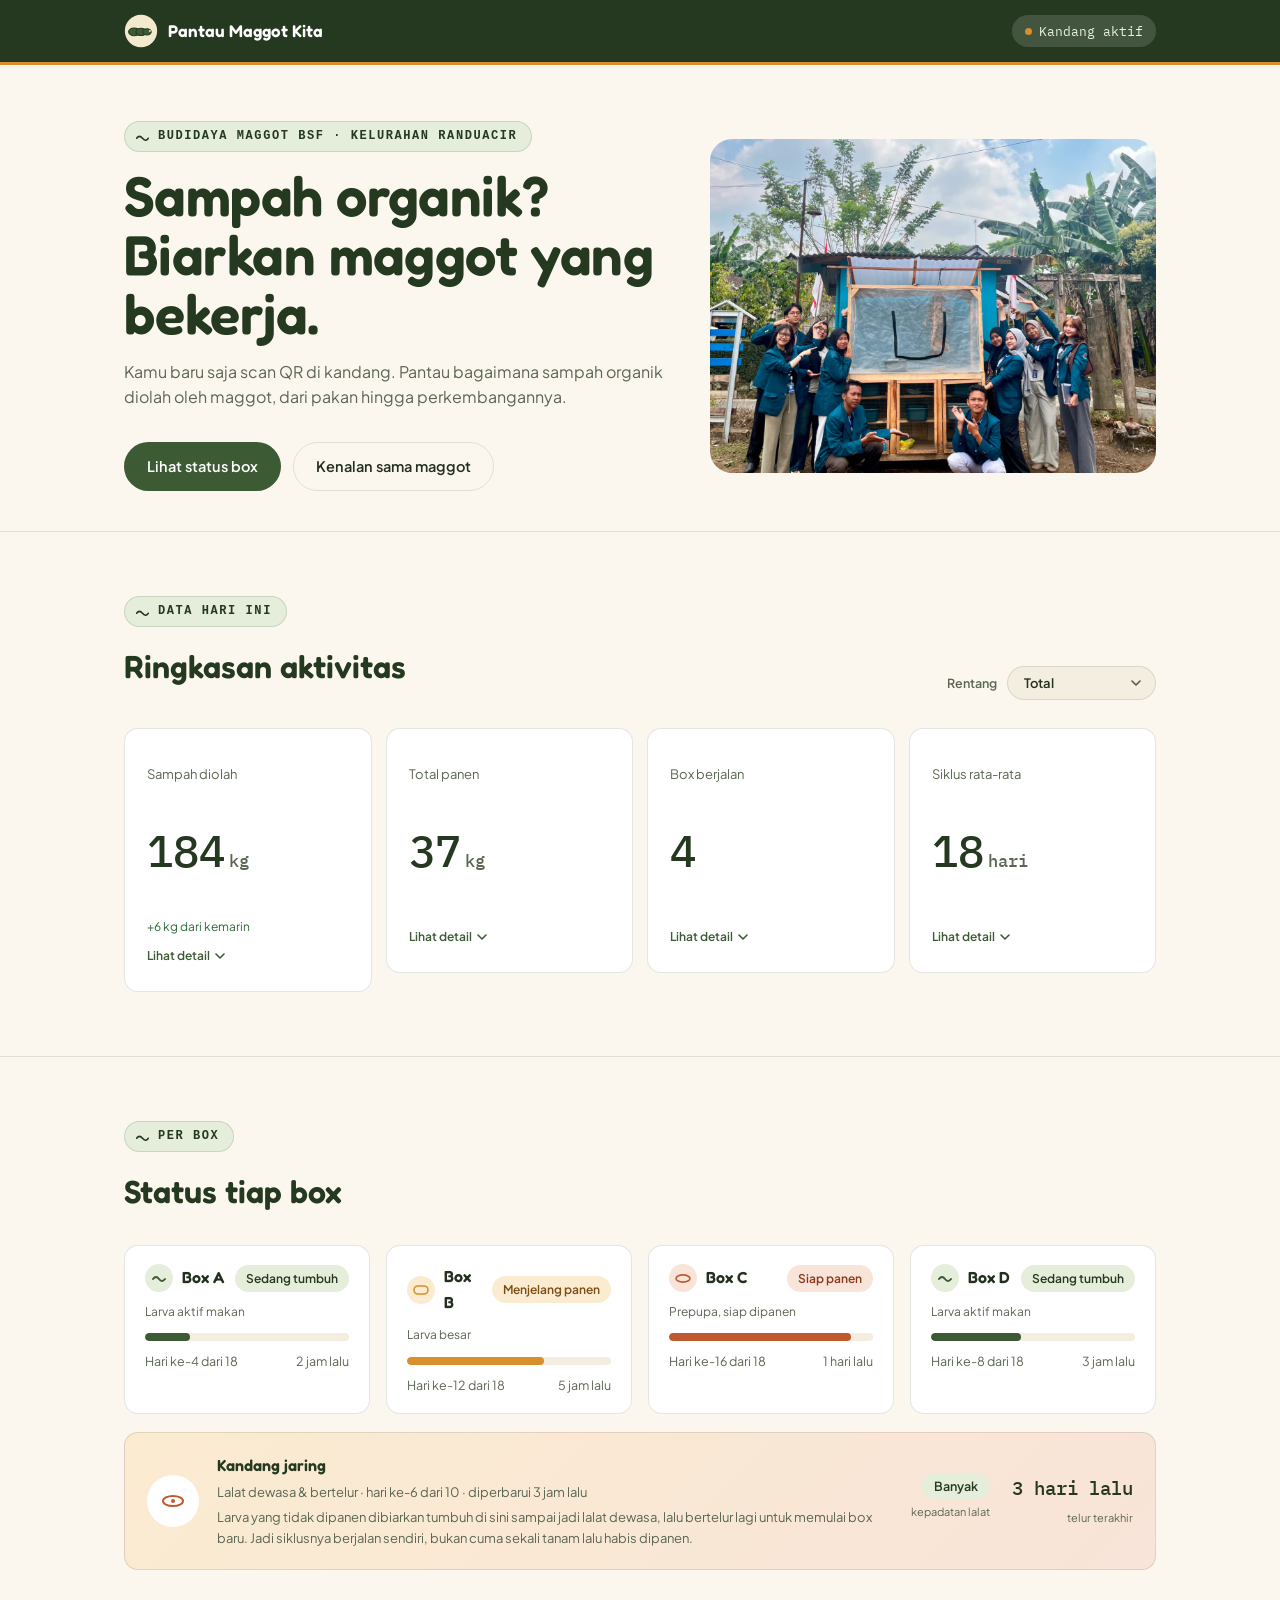
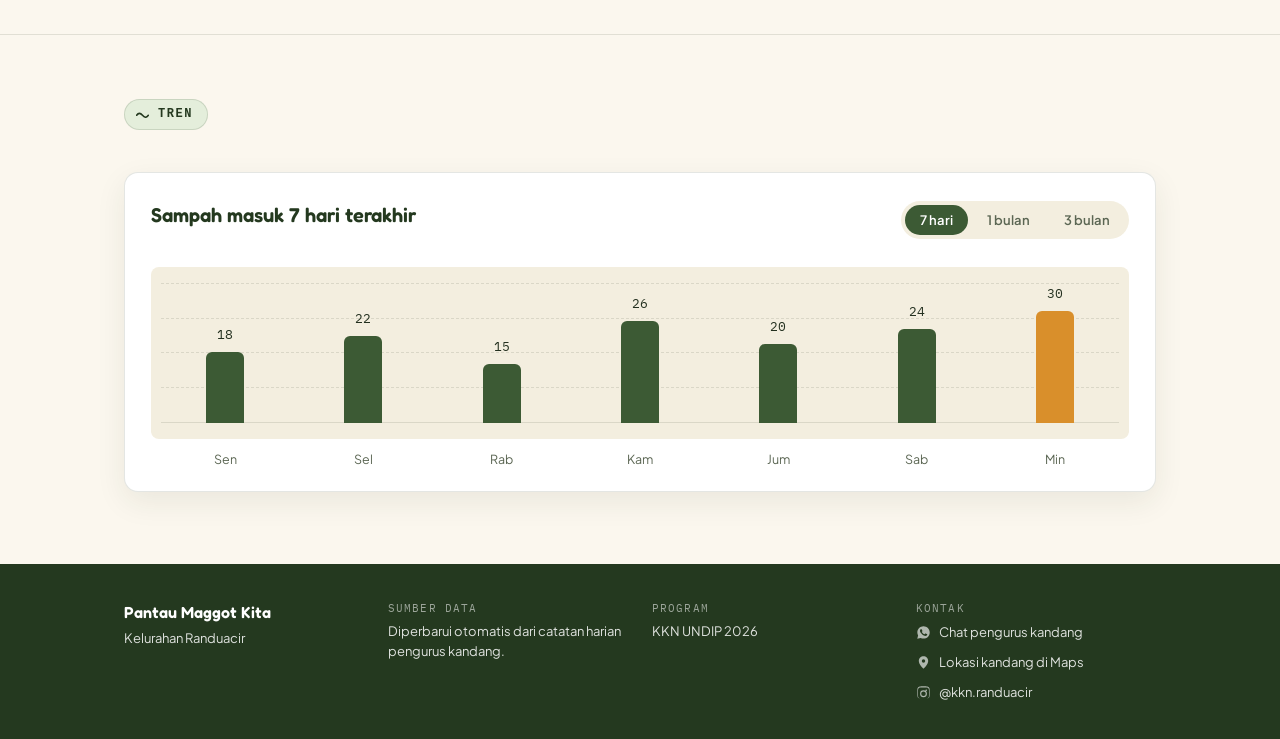
==== commit 37c66dae: "Add files via upload" ====
--- a/index.html
+++ b/index.html
@@ -4,7 +4,7 @@
 <meta charset="UTF-8">
 <meta name="viewport" content="width=device-width, initial-scale=1.0">
 <title>Pantau Maggot Kita</title>
-<meta name="description" content="Pantau Maggot Kita — pantau aktivitas budidaya maggot BSF pengolah sampah organik warga Kelurahan Randuacir.">
+<meta name="description" content="Pantau Maggot Kita: pantau aktivitas budidaya maggot BSF pengolah sampah organik warga Kelurahan Randuacir.">
 <link rel="preconnect" href="https://fonts.googleapis.com">
 <link rel="preconnect" href="https://fonts.gstatic.com" crossorigin>
 <link href="https://fonts.googleapis.com/css2?family=Fredoka:wght@500;600;700&family=Plus+Jakarta+Sans:wght@400;500;600&family=IBM+Plex+Mono:wght@400;500&display=swap" rel="stylesheet">
@@ -30,10 +30,12 @@
   <div class="wrap">
     <a href="index.html" class="brand">
       <svg class="brand-mark" viewBox="0 0 40 40" aria-hidden="true">
-        <circle cx="20" cy="20" r="19" fill="var(--moss-light)"/>
-        <g id="maggot-logo">
-          <path d="M9 21 Q13 14 19 21 Q25 28 31 21" fill="none" stroke="var(--moss)" stroke-width="4" stroke-linecap="round"/>
-          <circle cx="9" cy="21" r="2.6" fill="var(--moss)"/>
+        <circle cx="20" cy="20" r="19" fill="var(--cream)"/>
+        <g class="brand-maggot">
+          <ellipse class="seg seg1" cx="12" cy="21" rx="6.6" ry="4.6"/>
+          <ellipse class="seg seg2" cx="20" cy="21" rx="6" ry="4.3"/>
+          <ellipse class="seg seg3" cx="27" cy="21" rx="5" ry="3.7"/>
+          <circle class="maggot-eye" cx="30.5" cy="20" r="1.1"/>
         </g>
       </svg>
       <span class="brand-name">Pantau Maggot Kita</span>
@@ -48,9 +50,9 @@
       <p class="eyebrow">Budidaya maggot BSF &middot; Kelurahan Randuacir</p>
       <h1>Sampah organik? Biarkan maggot yang bekerja.</h1>
       <p class="lede">Kamu baru saja scan QR di kandang. Pantau bagaimana sampah organik diolah oleh maggot, dari pakan hingga perkembangannya.</p>
-      <div class="cta-row">
-        <a href="#status" class="btn btn-primary">Lihat status box</a>
-        <a href="#tentang" class="btn btn-ghost">Kenalan sama maggot</a>
+      <div class="cta-row" role="tablist">
+        <a href="#status" class="btn btn-primary" data-tab-link="status" role="tab" aria-selected="true" aria-controls="tabpanel-status" id="tab-btn-status">Lihat status box</a>
+        <a href="#tentang" class="btn btn-ghost" data-tab-link="tentang" role="tab" aria-selected="false" aria-controls="tabpanel-tentang" id="tab-btn-tentang">Kenalan sama maggot</a>
       </div>
     </div>
     <div class="hero-stage reveal">
@@ -64,6 +66,8 @@
     </div>
   </div>
 </section>
+
+<div class="tabpanel" id="tabpanel-status" data-tabname="status" role="tabpanel" aria-labelledby="tab-btn-status">
 
 <section id="status">
   <div class="wrap">
@@ -125,20 +129,33 @@
 
 <section>
   <div class="wrap">
-    <div class="trend-head-row">
-      <div class="section-head reveal" style="margin-bottom:0;">
-        <p class="eyebrow">Tren</p>
+    <div class="section-head reveal">
+      <p class="eyebrow">Tren</p>
+    </div>
+    <div class="trend-card reveal">
+      <div class="trend-head-row">
         <h2 id="trend-title">Sampah masuk 7 hari terakhir</h2>
-      </div>
-      <div class="trend-tabs reveal">
-        <button type="button" class="trend-tab-btn active" data-range="7h">7 hari</button>
-        <button type="button" class="trend-tab-btn" data-range="1b">1 bulan</button>
-        <button type="button" class="trend-tab-btn" data-range="3b">3 bulan</button>
-      </div>
-    </div>
-    <div id="trend-chart" class="trend-chart reveal"></div>
-  </div>
-</section>
+        <div class="trend-tabs">
+          <button type="button" class="trend-tab-btn active" data-range="7h">7 hari</button>
+          <button type="button" class="trend-tab-btn" data-range="1b">1 bulan</button>
+          <button type="button" class="trend-tab-btn" data-range="3b">3 bulan</button>
+        </div>
+      </div>
+      <div class="trend-chart-frame">
+        <div class="trend-gridlines">
+          <span></span><span></span><span></span><span></span><span class="baseline"></span>
+        </div>
+        <div id="trend-chart" class="trend-chart"></div>
+      </div>
+      <div id="trend-labels" class="trend-labels"></div>
+    </div>
+  </div>
+</section>
+
+</div>
+<!-- /tabpanel-status -->
+
+<div class="tabpanel" id="tabpanel-tentang" data-tabname="tentang" role="tabpanel" aria-labelledby="tab-btn-tentang" hidden>
 
 <section id="tentang">
   <div class="wrap">
@@ -208,62 +225,88 @@
   </div>
 </section>
 
-<section>
+<section id="tanda-panen">
   <div class="wrap">
     <div class="section-head reveal">
       <p class="eyebrow">Ciri-ciri</p>
       <h2>Tanda maggot siap panen</h2>
+      <p class="lede lede-wide">Tiga tanda ini biasanya muncul bareng. Kalau box kamu sudah menunjukkan ketiganya, itu yang bikin statusnya berubah jadi <a href="#status" class="faq-inline-link">&ldquo;Siap panen&rdquo;</a> di bagian Status tiap box.</p>
     </div>
     <div class="info-grid reveal">
       <div class="info-card">
-        <div class="icon-mark">
-          <svg width="30" height="18" viewBox="0 0 30 18" aria-hidden="true">
-            <ellipse cx="7" cy="9" rx="6" ry="3.4" fill="var(--cream)" stroke="var(--gold)" stroke-width="1.6"/>
-            <path d="M15 9 L21 9" stroke="var(--ink-soft)" stroke-width="1.4" stroke-linecap="round" marker-end="url(#arrowhead)"/>
-            <ellipse cx="23" cy="9" rx="6" ry="3.4" fill="#6B4A2A" stroke="#4A311B" stroke-width="1.6"/>
-            <defs><marker id="arrowhead" markerWidth="5" markerHeight="5" refX="3" refY="2" orient="auto"><path d="M0 0 L4 2 L0 4 Z" fill="var(--ink-soft)"/></marker></defs>
+        <span class="info-num">1</span>
+        <div class="icon-mark icon-mark-gold">
+          <svg width="34" height="34" viewBox="0 0 36 36" aria-hidden="true">
+            <defs><marker id="arrowhead-warna" markerWidth="5" markerHeight="5" refX="3" refY="2" orient="auto"><path d="M0 0 L4 2 L0 4 Z" fill="var(--ink-soft)"/></marker></defs>
+            <ellipse cx="9" cy="18" rx="6.5" ry="3.8" fill="var(--cream)" stroke="var(--gold)" stroke-width="1.6"/>
+            <path d="M16.2 18 L19.8 18" stroke="var(--ink-soft)" stroke-width="1.4" stroke-linecap="round" marker-end="url(#arrowhead-warna)"/>
+            <ellipse cx="27" cy="18" rx="6.5" ry="3.8" fill="#6B4A2A" stroke="#4A311B" stroke-width="1.6"/>
           </svg>
         </div>
+        <p class="info-title">Warna berubah gelap</p>
         <p>Warna badan berubah dari putih pucat jadi kecoklatan gelap.</p>
       </div>
+      <div class="info-arrow" aria-hidden="true">
+        <svg width="20" height="14" viewBox="0 0 20 14"><path d="M1 7 H17 M12 2 L17 7 L12 12" fill="none" stroke="var(--line)" stroke-width="2" stroke-linecap="round" stroke-linejoin="round"/></svg>
+      </div>
       <div class="info-card">
-        <div class="icon-mark">
-          <svg width="34" height="18" viewBox="0 0 34 18" aria-hidden="true">
-            <ellipse cx="7" cy="10" rx="3" ry="1.8" fill="none" stroke="var(--moss)" stroke-width="1.5"/>
-            <ellipse cx="24" cy="9" rx="8.5" ry="3.2" fill="none" stroke="var(--moss)" stroke-width="1.8"/>
-            <path d="M15.5 2 L15.5 5 M32.5 2 L32.5 5 M15.5 3.5 L32.5 3.5" stroke="var(--ink-soft)" stroke-width="1.2" stroke-linecap="round"/>
-            <text x="24" y="16.5" text-anchor="middle" font-size="6" fill="var(--ink-soft)" font-family="var(--font-data)">~2 cm</text>
+        <span class="info-num">2</span>
+        <div class="icon-mark icon-mark-moss">
+          <svg width="34" height="34" viewBox="0 0 36 36" aria-hidden="true">
+            <path d="M7.5 6.5 L7.5 11.5 M7.5 9 L28.5 9 M28.5 6.5 L28.5 11.5" stroke="var(--ink-soft)" stroke-width="1.2" stroke-linecap="round"/>
+            <ellipse cx="18" cy="21" rx="10.5" ry="4.3" fill="none" stroke="var(--moss)" stroke-width="1.8"/>
+            <text x="18" y="33" text-anchor="middle" font-size="7" fill="var(--ink-soft)" font-family="var(--font-data)">~2 cm</text>
           </svg>
         </div>
+        <p class="info-title">Ukuran maksimal</p>
         <p>Ukuran sudah maksimal, sekitar 2 sentimeter, gerakan mulai melambat.</p>
       </div>
+      <div class="info-arrow" aria-hidden="true">
+        <svg width="20" height="14" viewBox="0 0 20 14"><path d="M1 7 H17 M12 2 L17 7 L12 12" fill="none" stroke="var(--line)" stroke-width="2" stroke-linecap="round" stroke-linejoin="round"/></svg>
+      </div>
       <div class="info-card">
-        <div class="icon-mark">
-          <svg width="30" height="24" viewBox="0 0 30 24" aria-hidden="true">
-            <path d="M2 22 L22 4" stroke="var(--line)" stroke-width="2" stroke-linecap="round"/>
-            <path d="M6 18 Q9 15 12 13" fill="none" stroke="var(--moss)" stroke-width="2.2" stroke-linecap="round"/>
-            <circle cx="6" cy="18" r="2" fill="var(--moss)"/>
-            <path d="M22 4 L17 4 M22 4 L22 9" stroke="var(--gold)" stroke-width="2" stroke-linecap="round" stroke-linejoin="round"/>
+        <span class="info-num">3</span>
+        <div class="icon-mark icon-mark-clay">
+          <svg width="34" height="34" viewBox="0 0 36 36" aria-hidden="true">
+            <defs><marker id="arrowhead-panen" markerWidth="5" markerHeight="5" refX="3" refY="2" orient="auto"><path d="M0 0 L4 2 L0 4 Z" fill="var(--gold)"/></marker></defs>
+            <path d="M5 33 L23 13" stroke="var(--line)" stroke-width="1.8" stroke-linecap="round"/>
+            <path d="M23 13 L29 6" stroke="var(--gold)" stroke-width="2.2" stroke-linecap="round" marker-end="url(#arrowhead-panen)"/>
+            <g transform="rotate(-48 14 23)">
+              <ellipse cx="14" cy="23" rx="4.5" ry="2.1" fill="var(--moss)"/>
+              <circle cx="18.2" cy="23" r="1.6" fill="var(--moss-dark)"/>
+            </g>
           </svg>
         </div>
+        <p class="info-title">Merayap ke tepi</p>
         <p>Mulai merayap naik ke tepi wadah, mencari tempat kering untuk pupasi.</p>
       </div>
     </div>
   </div>
 </section>
 
-<section>
+<section id="sampah-maggot">
   <div class="wrap">
     <div class="section-head reveal">
       <p class="eyebrow">Panduan</p>
       <h2>Sampah untuk maggot</h2>
     </div>
+
+    <div class="cek-sampah reveal">
+      <label for="cek-sampah-input" class="cek-sampah-label">
+        <svg width="16" height="16" viewBox="0 0 16 16" aria-hidden="true"><circle cx="7" cy="7" r="5.2" fill="none" stroke="currentColor" stroke-width="1.7"/><path d="M10.8 10.8 L14.5 14.5" stroke="currentColor" stroke-width="1.7" stroke-linecap="round"/></svg>
+        Cek sampahmu cocok atau enggak
+      </label>
+      <input type="text" id="cek-sampah-input" class="cek-sampah-input" placeholder="Ketik sampahnya, misal: nasi goreng, kulit jeruk..." autocomplete="off">
+      <div id="cek-sampah-result" class="cek-sampah-result" aria-live="polite"></div>
+    </div>
+
     <div class="cocok-grid reveal">
       <div class="cocok-card yes">
         <span class="cocok-badge">
           <svg width="22" height="22" viewBox="0 0 22 22" aria-hidden="true"><path d="M11 3 C6 6 4 10 4 13 a7 7 0 0 0 14 0 C18 10 16 6 11 3 Z" fill="none" stroke="var(--moss)" stroke-width="1.7"/><path d="M11 8 V16 M11 8 Q8 8 7 11" fill="none" stroke="var(--moss)" stroke-width="1.4" stroke-linecap="round"/></svg>
         </span>
         <h3><svg width="20" height="20" viewBox="0 0 20 20" aria-hidden="true"><path d="M4 10 L8 14 L16 5" fill="none" stroke="currentColor" stroke-width="2.5" stroke-linecap="round" stroke-linejoin="round"/></svg>Cocok</h3>
+        <p class="cocok-subtitle">Bahan organik basah yang cepat terurai, jadi makanan favorit maggot.</p>
         <ul>
           <li>Sisa sayur dan buah</li>
           <li>Nasi basi</li>
@@ -276,6 +319,7 @@
           <svg width="22" height="22" viewBox="0 0 22 22" aria-hidden="true"><path d="M4 6 H18 M8 6 V4 H14 V6 M6 6 L7 18 H15 L16 6" fill="none" stroke="var(--clay)" stroke-width="1.7" stroke-linejoin="round"/><path d="M3 3 L19 19" stroke="var(--clay)" stroke-width="1.7" stroke-linecap="round"/></svg>
         </span>
         <h3><svg width="20" height="20" viewBox="0 0 20 20" aria-hidden="true"><path d="M5 5 L15 15 M15 5 L5 15" stroke="currentColor" stroke-width="2.5" stroke-linecap="round"/></svg>Tidak cocok</h3>
+        <p class="cocok-subtitle">Bisa bikin larva stres, mati, atau menarik hama lain ke kandang.</p>
         <ul>
           <li>Plastik dan styrofoam</li>
           <li>Minyak dan santan</li>
@@ -287,6 +331,111 @@
   </div>
 </section>
 
+<section id="faq">
+  <div class="wrap">
+    <div class="section-head reveal">
+      <p class="eyebrow">Pertanyaan umum</p>
+      <h2>Yang biasanya ditanyain warga</h2>
+      <p class="lede lede-wide">Wajar kalau awalnya kurang familiar sama maggot BSF, jadi ini jawaban buat pertanyaan yang paling sering muncul.</p>
+    </div>
+    <div class="faq-list reveal" id="faq-list">
+      <div class="faq-item">
+        <button type="button" class="faq-question" aria-expanded="false">
+          <span>Kandang maggot bau enggak?</span>
+          <svg class="faq-chevron" width="14" height="14" viewBox="0 0 14 14" aria-hidden="true"><path d="M2.5 5 L7 9.5 L11.5 5" fill="none" stroke="currentColor" stroke-width="1.8" stroke-linecap="round" stroke-linejoin="round"/></svg>
+        </button>
+        <div class="faq-answer">
+          <p>Kalau dirawat dengan benar, kandang maggot tidak berbau menyengat. Larva maggot justru mempercepat sampah organik terurai, jadi baunya jauh lebih ringan dibanding sampah organik yang menumpuk di TPS. Bau tajam biasanya baru muncul kalau media terlalu basah atau kebanyakan pakan, dan itu ada cara mudah menanganinya. Pengurus kandang sudah punya panduan lengkap untuk mengatasinya.</p>
+        </div>
+      </div>
+      <div class="faq-item">
+        <button type="button" class="faq-question" aria-expanded="false">
+          <span>Aman enggak buat anak-anak dan hewan peliharaan di sekitar rumah?</span>
+          <svg class="faq-chevron" width="14" height="14" viewBox="0 0 14 14" aria-hidden="true"><path d="M2.5 5 L7 9.5 L11.5 5" fill="none" stroke="currentColor" stroke-width="1.8" stroke-linecap="round" stroke-linejoin="round"/></svg>
+        </button>
+        <div class="faq-answer">
+          <p>Aman. Maggot BSF (<em>Hermetia illucens</em>) tidak menggigit, tidak menyengat, dan tidak membawa penyakit ke manusia. Ini beda jauh dari lalat rumah biasa. Lalat dewasanya bahkan tidak makan sama sekali, cuma minum air, jadi tidak hinggap sembarangan ke makanan warga. Yang perlu dijaga cuma supaya box tidak dibongkar-bongkar anak kecil, sama seperti barang lain di sekitar rumah.</p>
+        </div>
+      </div>
+      <div class="faq-item">
+        <button type="button" class="faq-question" aria-expanded="false">
+          <span>Lalatnya bisa kabur ke rumah warga enggak?</span>
+          <svg class="faq-chevron" width="14" height="14" viewBox="0 0 14 14" aria-hidden="true"><path d="M2.5 5 L7 9.5 L11.5 5" fill="none" stroke="currentColor" stroke-width="1.8" stroke-linecap="round" stroke-linejoin="round"/></svg>
+        </button>
+        <div class="faq-answer">
+          <p>Lalat dewasanya dipelihara di kandang jaring tertutup, khusus untuk kawin dan bertelur, jadi tidak berkeliaran bebas. Lalat BSF dewasa juga bukan tipe yang suka hinggap ke rumah atau makanan orang. Umurnya pendek, sekitar 5 sampai 8 hari, dan sepanjang hidupnya cuma fokus cari pasangan dan bertelur, bukan cari makanan manusia.</p>
+        </div>
+      </div>
+      <div class="faq-item">
+        <button type="button" class="faq-question" aria-expanded="false">
+          <span>Kalau musim hujan atau kemarau, maggotnya tetap hidup?</span>
+          <svg class="faq-chevron" width="14" height="14" viewBox="0 0 14 14" aria-hidden="true"><path d="M2.5 5 L7 9.5 L11.5 5" fill="none" stroke="currentColor" stroke-width="1.8" stroke-linecap="round" stroke-linejoin="round"/></svg>
+        </button>
+        <div class="faq-answer">
+          <p>Tetap hidup, tapi butuh sedikit penyesuaian dari pengurus. Musim hujan bikin media gampang kelewat basah, jadi perlu lebih sering ditambah bahan kering penyerap. Musim kemarau sebaliknya, media lebih cepat kering jadi perlu sedikit tambahan air. Selama suhu ruang kandang terjaga sekitar 27 sampai 30°C, siklusnya tetap jalan normal di kedua musim.</p>
+        </div>
+      </div>
+      <div class="faq-item">
+        <button type="button" class="faq-question" aria-expanded="false">
+          <span>Sampah apa aja yang bisa dibawa ke kandang?</span>
+          <svg class="faq-chevron" width="14" height="14" viewBox="0 0 14 14" aria-hidden="true"><path d="M2.5 5 L7 9.5 L11.5 5" fill="none" stroke="currentColor" stroke-width="1.8" stroke-linecap="round" stroke-linejoin="round"/></svg>
+        </button>
+        <div class="faq-answer">
+          <p>Intinya sampah organik basah yang cepat terurai, seperti sisa nasi, sayur, buah, ampas kopi atau teh, dan kulit telur. Yang tidak boleh masuk kandang misalnya plastik, styrofoam, minyak, santan, tulang, dan bahan berbahaya lain. Kalau masih ragu sama satu item tertentu, coba cek langsung lewat kotak <a href="#sampah-maggot" class="faq-inline-link">cek sampah di atas</a> biar tidak salah tebak.</p>
+        </div>
+      </div>
+      <div class="faq-item">
+        <button type="button" class="faq-question" aria-expanded="false">
+          <span>Berapa lama dari buang sampah sampai jadi panen?</span>
+          <svg class="faq-chevron" width="14" height="14" viewBox="0 0 14 14" aria-hidden="true"><path d="M2.5 5 L7 9.5 L11.5 5" fill="none" stroke="currentColor" stroke-width="1.8" stroke-linecap="round" stroke-linejoin="round"/></svg>
+        </button>
+        <div class="faq-answer">
+          <p>Rata-rata sekitar 18 hari sejak larva ditanam sampai siap dipanen, tergantung suhu dan jenis pakan. Satu siklus penuh sampai lalat dewasa bertelur lagi butuh waktu 30 sampai 40 hari. Tapi warga tidak perlu menunggu selama itu. Begitu larva sudah cukup besar, langsung bisa dipanen sebagai pakan ternak atau dijual.</p>
+        </div>
+      </div>
+      <div class="faq-item">
+        <button type="button" class="faq-question" aria-expanded="false">
+          <span>Kenapa harus maggot, bukan cara pengelolaan sampah organik lain?</span>
+          <svg class="faq-chevron" width="14" height="14" viewBox="0 0 14 14" aria-hidden="true"><path d="M2.5 5 L7 9.5 L11.5 5" fill="none" stroke="currentColor" stroke-width="1.8" stroke-linecap="round" stroke-linejoin="round"/></svg>
+        </button>
+        <div class="faq-answer">
+          <p>Dibanding dibuang ke TPS atau TPA yang sejak 1 Agustus sudah tidak menerima sampah organik, maggot mengolahnya jadi dua hasil sekaligus. Sampah rumah tangga berkurang, dan larvanya sendiri jadi produk bernilai untuk pakan ternak atau ikan, bahkan bisa dijual. Prosesnya juga jauh lebih cepat dibanding kompos biasa, hitungannya hari, bukan bulan.</p>
+        </div>
+      </div>
+      <div class="faq-item">
+        <button type="button" class="faq-question" aria-expanded="false">
+          <span>Perlu keahlian khusus enggak buat ikut program ini?</span>
+          <svg class="faq-chevron" width="14" height="14" viewBox="0 0 14 14" aria-hidden="true"><path d="M2.5 5 L7 9.5 L11.5 5" fill="none" stroke="currentColor" stroke-width="1.8" stroke-linecap="round" stroke-linejoin="round"/></svg>
+        </button>
+        <div class="faq-answer">
+          <p>Enggak perlu. Kalau kamu warga, bagian kamu cuma satu, yaitu memisahkan sampah organik dan membawanya ke kandang. Kalau ragu sama satu item, cek dulu lewat kotak cek sampah di atas. Urusan merawat larva, menjaga kelembapan, sampai memanen sepenuhnya jadi tanggung jawab pengurus kandang.</p>
+        </div>
+      </div>
+      <div class="faq-item">
+        <button type="button" class="faq-question" aria-expanded="false">
+          <span>Hasil panennya dipakai buat apa?</span>
+          <svg class="faq-chevron" width="14" height="14" viewBox="0 0 14 14" aria-hidden="true"><path d="M2.5 5 L7 9.5 L11.5 5" fill="none" stroke="currentColor" stroke-width="1.8" stroke-linecap="round" stroke-linejoin="round"/></svg>
+        </button>
+        <div class="faq-answer">
+          <p>Larva yang dipanen, biasa disebut maggot segar atau maggot kering, punya kandungan protein tinggi. Umumnya dipakai sebagai pakan ternak seperti ayam, bebek, atau ikan lele, baik dipakai sendiri oleh peternak sekitar maupun dijual. Sisa media yang sudah terurai, disebut kasgot, juga bisa dipakai sebagai pupuk organik untuk tanaman.</p>
+        </div>
+      </div>
+      <div class="faq-item">
+        <button type="button" class="faq-question" aria-expanded="false">
+          <span>Kalau mau lihat langsung atau nanya-nanya ke pengurus, ke mana?</span>
+          <svg class="faq-chevron" width="14" height="14" viewBox="0 0 14 14" aria-hidden="true"><path d="M2.5 5 L7 9.5 L11.5 5" fill="none" stroke="currentColor" stroke-width="1.8" stroke-linecap="round" stroke-linejoin="round"/></svg>
+        </button>
+        <div class="faq-answer">
+          <p>Bisa langsung datang ke lokasi kandang, atau chat pengurus dulu lewat kontak di bagian bawah halaman ini. Warga yang masih penasaran atau ragu justru paling disarankan untuk lihat langsung. Biasanya keraguan soal bau atau kebersihan hilang begitu lihat kondisi kandang aslinya.</p>
+        </div>
+      </div>
+    </div>
+  </div>
+</section>
+
+</div>
+<!-- /tabpanel-tentang -->
+
 <footer class="site-footer">
   <div class="wrap footer-grid">
     <div class="footer-block">
@@ -300,6 +449,23 @@
     <div class="footer-block">
       <p class="footer-label">Program</p>
       <p class="footer-line">KKN UNDIP 2026</p>
+    </div>
+    <div class="footer-block">
+      <p class="footer-label">Kontak</p>
+      <div class="footer-contact-list">
+        <a class="footer-contact-link" href="https://wa.me/6281234567890" target="_blank" rel="noopener">
+          <svg width="15" height="15" viewBox="0 0 24 24" aria-hidden="true" fill="currentColor"><path d="M12.04 2C6.58 2 2.13 6.45 2.13 11.91c0 1.75.46 3.39 1.26 4.81L2 22l5.44-1.34a9.9 9.9 0 0 0 4.6 1.13h.01c5.46 0 9.91-4.45 9.91-9.91C21.96 6.45 17.5 2 12.04 2zm5.8 14.02c-.24.68-1.4 1.3-1.93 1.38-.5.08-1.12.11-1.8-.11-.42-.13-.95-.31-1.64-.6-2.88-1.24-4.76-4.14-4.9-4.33-.14-.19-1.17-1.56-1.17-2.98s.73-2.11 1-2.4c.26-.29.56-.36.75-.36.19 0 .38 0 .54.01.17.01.4-.07.63.48.24.57.81 1.98.88 2.12.07.15.11.32.02.51-.1.19-.15.31-.29.48-.15.17-.31.37-.44.5-.15.15-.3.31-.13.6.17.29.75 1.25 1.62 2.02 1.11.99 2.05 1.3 2.34 1.45.29.15.46.13.63-.05.17-.18.72-.83.91-1.12.19-.29.38-.24.63-.14.26.09 1.63.77 1.91.91.28.14.47.21.53.33.07.12.07.68-.17 1.36z"/></svg>
+          Chat pengurus kandang
+        </a>
+        <a class="footer-contact-link" href="https://maps.app.goo.gl/PLACEHOLDER" target="_blank" rel="noopener">
+          <svg width="15" height="15" viewBox="0 0 24 24" aria-hidden="true" fill="currentColor"><path d="M12 2C7.86 2 4.5 5.36 4.5 9.5c0 5.5 7.5 12.5 7.5 12.5s7.5-7 7.5-12.5C19.5 5.36 16.14 2 12 2zm0 10.25a2.75 2.75 0 1 1 0-5.5 2.75 2.75 0 0 1 0 5.5z"/></svg>
+          Lokasi kandang di Maps
+        </a>
+        <a class="footer-contact-link" href="https://instagram.com/kkn.randuacir" target="_blank" rel="noopener">
+          <svg width="15" height="15" viewBox="0 0 24 24" aria-hidden="true" fill="currentColor"><path d="M12 2.16c3.2 0 3.58.01 4.85.07 1.17.05 1.8.24 2.22.41.56.21.96.47 1.38.89.42.42.68.82.89 1.38.17.42.36 1.05.41 2.22.06 1.27.07 1.65.07 4.85s-.01 3.58-.07 4.85c-.05 1.17-.24 1.8-.41 2.22a3.72 3.72 0 0 1-.89 1.38 3.72 3.72 0 0 1-1.38.89c-.42.17-1.05.36-2.22.41-1.27.06-1.65.07-4.85.07s-3.58-.01-4.85-.07c-1.17-.05-1.8-.24-2.22-.41a3.72 3.72 0 0 1-1.38-.89 3.72 3.72 0 0 1-.89-1.38c-.17-.42-.36-1.05-.41-2.22-.06-1.27-.07-1.65-.07-4.85s.01-3.58.07-4.85c.05-1.17.24-1.8.41-2.22.21-.56.47-.96.89-1.38.42-.42.82-.68 1.38-.89.42-.17 1.05-.36 2.22-.41C8.42 2.17 8.8 2.16 12 2.16zm0 1.8c-3.14 0-3.5.01-4.74.07-.96.04-1.48.2-1.82.34-.46.18-.79.39-1.13.73-.34.34-.55.67-.73 1.13-.14.34-.3.86-.34 1.82-.06 1.24-.07 1.6-.07 4.74s.01 3.5.07 4.74c.04.96.2 1.48.34 1.82.18.46.39.79.73 1.13.34.34.67.55 1.13.73.34.14.86.3 1.82.34 1.24.06 1.6.07 4.74.07s3.5-.01 4.74-.07c.96-.04 1.48-.2 1.82-.34.46-.18.79-.39 1.13-.73.34-.34.55-.67.73-1.13.14-.34.3-.86.34-1.82.06-1.24.07-1.6.07-4.74s-.01-3.5-.07-4.74c-.04-.96-.2-1.48-.34-1.82a3.03 3.03 0 0 0-.73-1.13 3.03 3.03 0 0 0-1.13-.73c-.34-.14-.86-.3-1.82-.34-1.24-.06-1.6-.07-4.74-.07zm0 4.59a5.45 5.45 0 1 1 0 10.9 5.45 5.45 0 0 1 0-10.9zm0 1.8a3.65 3.65 0 1 0 0 7.3 3.65 3.65 0 0 0 0-7.3zm5.66-1.98a1.27 1.27 0 1 1-2.54 0 1.27 1.27 0 0 1 2.54 0z"/></svg>
+          @kkn.randuacir
+        </a>
+      </div>
     </div>
   </div>
 </footer>
--- a/css/style.css
+++ b/css/style.css
@@ -44,6 +44,7 @@
   font-size: 16px;
   line-height: 1.6;
   -webkit-font-smoothing: antialiased;
+  overflow-x: hidden; /* cegah scrollbar horizontal muncul sekejap pas animasi geser tab */
 }
 
 img { max-width: 100%; display: block; }
@@ -60,13 +61,28 @@
 h3 { font-size: 18px; }
 
 .eyebrow {
+  display: inline-flex; align-items: center; gap: 7px;
   font-family: var(--font-data);
-  font-size: 12.5px;
+  font-size: 12px;
+  font-weight: 600;
   text-transform: uppercase;
-  letter-spacing: 0.14em;
-  color: var(--moss);
-  margin: 0 0 10px;
-}
+  letter-spacing: 0.13em;
+  color: var(--moss-dark);
+  background: var(--moss-light);
+  border: 1px solid rgba(36, 57, 31, 0.14);
+  padding: 5px 14px 5px 11px;
+  border-radius: 999px;
+  margin: 0 0 14px;
+}
+.eyebrow::before {
+  content: "";
+  width: 15px; height: 8px; flex-shrink: 0;
+  background-image: url("data:image/svg+xml,%3Csvg xmlns='http://www.w3.org/2000/svg' viewBox='0 0 20 12'%3E%3Cpath d='M1 8 Q5 2 10 8 Q15 14 19 8' fill='none' stroke='%2324391F' stroke-width='2.4' stroke-linecap='round'/%3E%3C/svg%3E");
+  background-repeat: no-repeat;
+  background-size: contain;
+}
+.eyebrow.on-dark { background: rgba(255,255,255,0.14); color: #EAF2E4; border-color: rgba(255,255,255,0.18); }
+.eyebrow.on-dark::before { background-image: url("data:image/svg+xml,%3Csvg xmlns='http://www.w3.org/2000/svg' viewBox='0 0 20 12'%3E%3Cpath d='M1 8 Q5 2 10 8 Q15 14 19 8' fill='none' stroke='%23D98F2B' stroke-width='2.4' stroke-linecap='round'/%3E%3C/svg%3E"); }
 
 .lede { color: var(--ink-soft); font-size: 16px; max-width: 68ch; margin: 0 0 32px; }
 .lede-wide { max-width: 92ch; }
@@ -79,22 +95,27 @@
   position: sticky;
   top: 0;
   z-index: 20;
-  background: rgba(251, 247, 238, 0.88);
-  backdrop-filter: blur(8px);
-  border-bottom: 1px solid var(--line);
-}
-.site-header .wrap { display: flex; align-items: center; justify-content: space-between; padding-top: 14px; padding-bottom: 14px; }
-.brand { display: flex; align-items: center; gap: 10px; text-decoration: none; color: var(--ink); }
+  background: var(--moss-dark);
+  border-bottom: 3px solid var(--gold);
+}
+.site-header .wrap { display: flex; align-items: center; justify-content: space-between; padding-top: 14px; padding-bottom: 14px; position: relative; }
+.brand { display: flex; align-items: center; gap: 10px; text-decoration: none; color: #fff; }
 .brand-mark { width: 34px; height: 34px; flex-shrink: 0; }
-.brand-name { font-family: var(--font-display); font-weight: 600; font-size: 17px; }
+.brand-name { font-family: var(--font-display); font-weight: 600; font-size: 17px; color: #fff; }
 
 .status-pill {
   display: inline-flex; align-items: center; gap: 7px;
   font-family: var(--font-data); font-size: 12.5px;
   padding: 6px 13px; border-radius: 999px;
-  background: var(--moss-light); color: var(--moss-dark);
-}
-.status-pill .dot { width: 7px; height: 7px; border-radius: 50%; background: var(--moss); }
+  background: rgba(255,255,255,0.14); color: #EAF2E4;
+}
+.status-pill .dot { width: 7px; height: 7px; border-radius: 50%; background: var(--gold); }
+
+.brand-maggot .seg { fill: var(--moss); stroke: var(--moss-dark); stroke-width: 1.3; transform-origin: center; animation: maggot-inch 0.9s ease-in-out infinite; }
+.brand-maggot .seg1 { animation-delay: 0s; }
+.brand-maggot .seg2 { animation-delay: 0.1s; }
+.brand-maggot .seg3 { animation-delay: 0.2s; }
+.brand-maggot .maggot-eye { fill: var(--cream); }
 
 .tabs { display: flex; gap: 4px; background: var(--surface-soft); padding: 4px; border-radius: 999px; }
 .tab-btn {
@@ -107,7 +128,28 @@
 .tab-panel { display: none; }
 .tab-panel.active { display: block; }
 
-.hero { padding-top: 56px; padding-bottom: 40px; position: relative; overflow: hidden; }
+/* ---------- Tab utama halaman publik: tombol CTA hero dobel jadi kontrol tab ---------- */
+.cta-row [data-tab-link] { cursor: pointer; }
+.cta-row [data-tab-link]:focus-visible { outline: 2px solid var(--moss); outline-offset: 2px; }
+
+.tabpanel[hidden] { display: none; }
+/* Geser kiri/kanan sesuai posisi tombolnya (Status box = kiri, Kenalan sama maggot = kanan),
+   bukan animasi naik-turun — biar kesannya sinkron sama tombolnya, bukan kayak scroll halaman. */
+.tabpanel.slide-right { animation: tab-slide-right 0.28s ease; }
+.tabpanel.slide-left { animation: tab-slide-left 0.28s ease; }
+@keyframes tab-slide-right {
+  from { opacity: 0; transform: translateX(28px); }
+  to { opacity: 1; transform: translateX(0); }
+}
+@keyframes tab-slide-left {
+  from { opacity: 0; transform: translateX(-28px); }
+  to { opacity: 1; transform: translateX(0); }
+}
+@media (prefers-reduced-motion: reduce) {
+  .tabpanel.slide-right, .tabpanel.slide-left { animation: none; }
+}
+
+.hero { padding-top: 56px; padding-bottom: 40px; position: relative; overflow: hidden; border-bottom: 1px solid var(--line); }
 .hero-grid { display: grid; grid-template-columns: 1.1fr 0.9fr; gap: 40px; align-items: center; }
 .hero-copy p.lede { margin-top: 16px; }
 .hero-stage { position: relative; aspect-ratio: 4/3; background: var(--moss-light); border-radius: var(--radius-lg); overflow: hidden; }
@@ -128,10 +170,10 @@
 .btn-ghost:hover { border-color: var(--moss); }
 
 .kpi-grid { display: grid; grid-template-columns: repeat(4, 1fr); gap: 14px; align-items: start; }
-.kpi-card { background: var(--surface); border: 1px solid var(--line); border-radius: var(--radius-md); padding: 20px 22px; }
-.kpi-card .kpi-label { font-size: 13px; color: var(--ink-soft); margin-bottom: 8px; }
-.kpi-card .kpi-value { font-family: var(--font-data); font-size: 30px; font-weight: 500; color: var(--moss-dark); }
-.kpi-card .kpi-value .unit { font-size: 15px; color: var(--ink-soft); margin-left: 3px; }
+.kpi-card { background: var(--surface); border: 1px solid var(--line); border-radius: var(--radius-md); padding: 22px 22px 24px; }
+.kpi-card .kpi-label { font-size: 13px; color: var(--ink-soft); margin-bottom: 14px; }
+.kpi-card .kpi-value { font-family: var(--font-data); font-size: 44px; font-weight: 500; color: var(--moss-dark); line-height: 1; }
+.kpi-card .kpi-value .unit { font-size: 17px; color: var(--ink-soft); margin-left: 4px; }
 .kpi-delta { font-size: 12px; color: var(--ink-soft); margin: 6px 0 0; min-height: 15px; }
 .kpi-delta.up { color: #2F6B3A; }
 .kpi-delta.down { color: #8A3A1B; }
@@ -190,10 +232,19 @@
 .jaring-stat { text-align: right; }
 .jaring-stat .val { font-family: var(--font-data); font-size: 19px; font-weight: 500; color: var(--moss-dark); display: block; white-space: nowrap; }
 .jaring-stat .lbl { font-size: 11px; color: var(--ink-soft); }
+.jaring-stat-kepadatan { display: flex; flex-direction: column; align-items: flex-end; gap: 4px; }
+.jaring-kepadatan-badge {
+  font-family: var(--font-body); font-weight: 600; font-size: 12.5px;
+  padding: 3px 12px; border-radius: 999px; white-space: nowrap;
+}
+.jaring-kepadatan-badge.sedikit { background: var(--clay-light); color: #8A3A1B; }
+.jaring-kepadatan-badge.sedang { background: var(--gold-light); color: #8A5A15; }
+.jaring-kepadatan-badge.banyak { background: var(--moss-light); color: var(--moss-dark); }
 @media (max-width: 700px) {
   .jaring-card { grid-template-columns: 1fr; text-align: left; }
   .jaring-stats { justify-content: flex-start; }
   .jaring-stat { text-align: left; }
+  .jaring-stat-kepadatan { align-items: flex-start; }
 }
 
 .progress-track { height: 8px; background: var(--surface-soft); border-radius: 999px; overflow: hidden; margin-bottom: 10px; }
@@ -216,7 +267,15 @@
 }
 .kpi-periode-select:focus { outline: 2px solid var(--moss); outline-offset: 2px; }
 
+.trend-card {
+  background: var(--surface);
+  border: 1px solid var(--line);
+  border-radius: var(--radius-md);
+  padding: 26px 26px 22px;
+  box-shadow: var(--shadow);
+}
 .trend-head-row { display: flex; align-items: flex-end; justify-content: space-between; flex-wrap: wrap; gap: 14px; margin-bottom: 28px; }
+.trend-head-row h2 { font-size: 20px; }
 .trend-tabs { display: flex; gap: 4px; background: var(--surface-soft); padding: 4px; border-radius: 999px; }
 .trend-tab-btn {
   font-family: var(--font-body); font-weight: 600; font-size: 13px;
@@ -226,17 +285,53 @@
 }
 .trend-tab-btn.active { background: var(--moss); color: #fff; }
 
-.trend-chart { display: flex; align-items: flex-end; gap: 10px; height: 160px; padding: 0 4px; }
-.trend-col { flex: 1; display: flex; flex-direction: column; align-items: center; justify-content: flex-end; height: 100%; gap: 8px; }
-.trend-bar { width: 100%; max-width: 38px; height: 0; background: var(--moss); border-radius: 6px 6px 0 0; transition: height 1s cubic-bezier(0.22, 1, 0.36, 1); }
+.trend-chart-frame {
+  position: relative;
+  background: var(--surface-soft);
+  border-radius: var(--radius-sm, 10px);
+  padding: 16px 10px;
+}
+.trend-gridlines {
+  position: absolute;
+  inset: 16px 10px;
+  display: flex;
+  flex-direction: column;
+  justify-content: space-between;
+  pointer-events: none;
+}
+.trend-gridlines span { display: block; border-top: 1px dashed var(--line); }
+.trend-gridlines span.baseline { border-top: 1.5px solid var(--line); }
+.trend-chart { position: relative; display: flex; align-items: flex-end; gap: 10px; height: 140px; z-index: 1; }
+.trend-col {
+  flex: 1; display: flex; flex-direction: column; align-items: center; justify-content: flex-end;
+  height: 100%; gap: 8px;
+}
+.trend-bar { width: 100%; max-width: 38px; height: 0; min-height: 3px; background: var(--moss); border-radius: 6px 6px 0 0; transition: height 1s cubic-bezier(0.22, 1, 0.36, 1); }
 .trend-bar.today { background: var(--gold); }
-.trend-label-day { font-size: 12.5px; color: var(--ink-soft); text-align: center; }
+.trend-labels { display: flex; gap: 10px; margin-top: 10px; padding: 0 10px; }
+.trend-label-day { flex: 1; font-size: 12.5px; color: var(--ink-soft); text-align: center; }
 .trend-label-val { font-family: var(--font-data); font-size: 12.5px; color: var(--ink); }
 
-.info-grid { display: grid; grid-template-columns: repeat(auto-fit, minmax(220px, 1fr)); gap: 14px; max-width: 780px; }
-.info-card { background: var(--surface); border: 1px solid var(--line); border-radius: var(--radius-md); padding: 18px 20px; }
-.info-card .icon-mark { width: 36px; height: 26px; display: flex; align-items: center; margin-bottom: 12px; }
-.info-card p { font-size: 14px; margin: 0; color: var(--ink-soft); }
+.info-grid { display: flex; align-items: stretch; flex-wrap: wrap; gap: 14px; max-width: 860px; }
+.info-card {
+  position: relative; flex: 1 1 220px;
+  background: var(--surface); border: 1px solid var(--line); border-radius: var(--radius-md); padding: 22px 20px 20px;
+}
+.info-num {
+  position: absolute; top: 14px; right: 16px;
+  font-family: var(--font-data); font-size: 11.5px; font-weight: 500; color: var(--ink-soft);
+  opacity: 0.55;
+}
+.info-card .icon-mark {
+  width: 52px; height: 52px; border-radius: 50%;
+  display: flex; align-items: center; justify-content: center; margin-bottom: 14px;
+}
+.icon-mark-gold { background: var(--gold-light); }
+.icon-mark-moss { background: var(--moss-light); }
+.icon-mark-clay { background: var(--clay-light); }
+.info-title { font-family: var(--font-display); font-weight: 600; font-size: 15px; color: var(--moss-dark); margin: 0 0 5px; }
+.info-card p:last-child { font-size: 13.5px; margin: 0; color: var(--ink-soft); }
+.info-arrow { display: flex; align-items: center; justify-content: center; flex: 0 0 auto; color: var(--line); }
 
 .siklus-cycle-badge {
   display: inline-flex;
@@ -361,25 +456,131 @@
   .panduan-card .btn { align-self: stretch; justify-content: center; }
 }
 
-.cocok-grid { display: grid; grid-template-columns: 1fr 1fr; gap: 16px; margin-top: 6px; }
-.cocok-card { position: relative; border-radius: var(--radius-md); padding: 30px 22px 22px; }
+.cocok-grid { display: grid; grid-template-columns: 1fr 1fr; gap: 16px; margin-top: 26px; }
+.cocok-card {
+  position: relative;
+  border-radius: var(--radius-md);
+  padding: 30px 24px 26px;
+  background: var(--surface);
+  border: 1.5px solid var(--gold-light);
+  box-shadow: var(--shadow);
+}
+.cocok-card::after {
+  content: "";
+  position: absolute;
+  inset: 0;
+  border-radius: inherit;
+  background-image: radial-gradient(var(--gold) 1px, transparent 1px);
+  background-size: 16px 16px;
+  opacity: 0.13;
+  pointer-events: none;
+}
 .cocok-badge {
   position: absolute; top: -20px; left: 22px; width: 44px; height: 44px; border-radius: 50%;
   background: var(--surface); border: 3px solid var(--bg); box-shadow: var(--shadow);
   display: flex; align-items: center; justify-content: center;
-}
-.cocok-card.yes { background: var(--moss-light); }
-.cocok-card.no { background: var(--clay-light); }
-.cocok-card h3 { display: flex; align-items: center; gap: 8px; margin-bottom: 14px; }
-.cocok-card.yes h3 { color: var(--moss-dark); }
-.cocok-card.no h3 { color: #8A3A1B; }
-.cocok-card ul { margin: 0; padding-left: 20px; font-size: 14.5px; }
-.cocok-card.yes ul { color: #2F4A28; }
-.cocok-card.no ul { color: #7A3116; }
-.cocok-card li { margin-bottom: 6px; }
+  z-index: 1;
+}
+.cocok-card h3 { display: flex; align-items: center; gap: 8px; margin-bottom: 4px; position: relative; z-index: 1; color: var(--moss-dark); }
+.cocok-card h3 svg { flex-shrink: 0; }
+.cocok-card.yes h3 svg { color: var(--moss); }
+.cocok-card.no h3 svg { color: #B4491F; }
+.cocok-subtitle { font-size: 13px; margin: 0 0 16px; color: var(--ink-soft); position: relative; z-index: 1; }
+.cocok-card ul { margin: 0; padding: 0; list-style: none; font-size: 14.5px; color: var(--ink); position: relative; z-index: 1; }
+.cocok-card li { margin-bottom: 9px; padding-left: 26px; position: relative; }
+.cocok-card li:last-child { margin-bottom: 0; }
+.cocok-card.yes { --icon-accent: var(--moss); }
+.cocok-card.no { --icon-accent: #B4491F; }
+.cocok-card li::before {
+  content: "";
+  position: absolute; left: 0; top: 50%;
+  transform: translateY(-50%);
+  width: 17px; height: 17px; border-radius: 50%;
+  background: var(--icon-accent); opacity: 0.14;
+}
+.cocok-card li::after {
+  content: "";
+  position: absolute; left: 8.5px; top: 50%;
+  color: var(--icon-accent);
+}
+.cocok-card.yes li::after {
+  width: 5px; height: 9px;
+  border-right: 2px solid var(--icon-accent);
+  border-bottom: 2px solid var(--icon-accent);
+  transform: translate(-50%, -58%) rotate(45deg);
+}
+.cocok-card.no li::after {
+  content: "\2715";
+  font-size: 10px; font-weight: 700; line-height: 1;
+  transform: translate(-50%, -50%);
+}
+
+/* ---------- Cek sampahmu cocok atau enggak ---------- */
+.cek-sampah { margin: 4px 0 40px; }
+.cek-sampah-label {
+  display: flex; align-items: center; gap: 7px;
+  font-family: var(--font-display); font-weight: 600; font-size: 15px;
+  color: var(--moss-dark); margin-bottom: 10px;
+}
+.cek-sampah-label svg { color: var(--moss); flex-shrink: 0; }
+.cek-sampah-input {
+  width: 100%; font-family: var(--font-body); font-size: 15px;
+  padding: 14px 18px; border-radius: var(--radius-md);
+  border: 1.5px solid var(--line); background: var(--surface);
+  color: var(--ink); transition: border-color 0.2s;
+}
+.cek-sampah-input::placeholder { color: var(--ink-soft); opacity: 0.7; }
+.cek-sampah-input:focus { outline: none; border-color: var(--moss); }
+.cek-sampah-result { margin-top: 10px; }
+.cek-sampah-card {
+  display: flex; gap: 12px; align-items: flex-start;
+  padding: 14px 16px; border-radius: var(--radius-md);
+  border: 1.5px solid var(--line); background: var(--surface);
+  animation: cek-sampah-in 0.22s ease;
+}
+@keyframes cek-sampah-in { from { opacity: 0; transform: translateY(-4px); } to { opacity: 1; transform: translateY(0); } }
+.cek-sampah-badge {
+  flex-shrink: 0; display: inline-flex; align-items: center; gap: 5px;
+  font-size: 12.5px; font-weight: 700; padding: 5px 11px; border-radius: 999px;
+  white-space: nowrap;
+}
+.cek-sampah-card.yes .cek-sampah-badge { background: var(--moss-light); color: var(--moss-dark); }
+.cek-sampah-card.no .cek-sampah-badge { background: var(--clay-light); color: #8A3A1B; }
+.cek-sampah-text { font-size: 14px; color: var(--ink); margin: 0; }
+.cek-sampah-text strong { font-family: var(--font-display); }
+.cek-sampah-saran { font-size: 13px; color: var(--ink-soft); margin: 4px 0 0; }
+.cek-sampah-card.notfound { background: var(--surface-soft); border-style: dashed; }
+.cek-sampah-card.ambiguous { background: var(--surface-soft); }
+.cek-sampah-card.ambiguous .cek-sampah-badge { background: var(--gold-light); color: #8A5A12; }
+.cek-sampah-wa {
+  display: inline-flex; align-items: center; gap: 6px; margin-top: 8px;
+  font-size: 13px; font-weight: 600; color: var(--moss-dark);
+  text-decoration: none; padding: 7px 13px; border-radius: 999px; background: var(--moss-light);
+}
+.cek-sampah-wa:hover { background: var(--moss); color: #fff; }
+
+/* ---------- FAQ accordion ---------- */
+.faq-list { display: flex; flex-direction: column; gap: 10px; max-width: 780px; }
+.faq-item {
+  background: var(--surface); border: 1px solid var(--line); border-radius: var(--radius-md);
+  overflow: hidden;
+}
+.faq-question {
+  width: 100%; display: flex; align-items: center; justify-content: space-between; gap: 14px;
+  padding: 17px 20px; border: none; background: transparent; cursor: pointer;
+  font-family: var(--font-body); font-weight: 600; font-size: 15px; color: var(--ink); text-align: left;
+}
+.faq-question:hover { color: var(--moss-dark); }
+.faq-chevron { flex-shrink: 0; color: var(--ink-soft); transition: transform 0.25s ease; }
+.faq-item.open .faq-chevron { transform: rotate(180deg); color: var(--moss); }
+.faq-answer { max-height: 0; opacity: 0; overflow: hidden; transition: max-height 0.3s ease, opacity 0.25s ease, padding 0.3s ease; padding: 0 20px; }
+.faq-item.open .faq-answer { max-height: 260px; opacity: 1; padding: 0 20px 18px; }
+.faq-answer p { margin: 0; font-size: 14px; color: var(--ink-soft); line-height: 1.65; }
+.faq-inline-link { color: var(--moss-dark); font-weight: 600; text-decoration: underline; text-underline-offset: 2px; }
 
 .site-footer { padding: 36px 0; margin-top: 8px; background: var(--moss-dark); }
-.footer-grid { display: grid; grid-template-columns: repeat(3, 1fr); gap: 24px; }
+.footer-grid { display: grid; grid-template-columns: repeat(4, 1fr); gap: 24px; }
+.footer-grid.footer-grid-3 { grid-template-columns: repeat(3, 1fr); }
 .footer-block p { margin: 0; }
 .footer-title { font-family: var(--font-display); font-weight: 600; font-size: 16px; color: #fff; margin-bottom: 4px !important; }
 .footer-label {
@@ -388,6 +589,18 @@
 }
 .footer-line { font-size: 13px; color: rgba(255,255,255,0.85); line-height: 1.5; }
 .footer-line code { background: rgba(255,255,255,0.12); padding: 1px 6px; border-radius: 5px; font-family: var(--font-data); font-size: 12px; color: #fff; }
+.footer-contact-list { display: flex; flex-direction: column; gap: 9px; }
+.footer-contact-link {
+  display: inline-flex; align-items: center; gap: 8px;
+  font-size: 13px; color: rgba(255,255,255,0.85); text-decoration: none;
+  transition: color 0.15s ease;
+}
+.footer-contact-link svg { flex-shrink: 0; opacity: 0.75; }
+.footer-contact-link:hover { color: #fff; }
+.footer-contact-link:hover svg { opacity: 1; }
+@media (max-width: 860px) {
+  .footer-grid { grid-template-columns: 1fr 1fr; gap: 22px 18px; }
+}
 @media (max-width: 700px) {
   .footer-grid { grid-template-columns: 1fr; gap: 18px; }
 }
@@ -473,6 +686,8 @@
   .siklus-cycle-badge svg { animation: none; }
   .modal-overlay, .modal-panel { transition: none; }
   html { scroll-behavior: auto; }
+  .cek-sampah-card { animation: none; }
+  .faq-answer { transition: none; }
 }
 
 @media (max-width: 860px) {
@@ -480,6 +695,8 @@
   .hero-stage { order: -1; aspect-ratio: 16/10; }
   .kpi-grid { grid-template-columns: repeat(2, 1fr); }
   .cocok-grid { grid-template-columns: 1fr; }
+  .info-arrow { display: none; }
+  .info-card { flex: 1 1 100%; }
 }
 
 @media (max-width: 560px) {
@@ -487,13 +704,19 @@
   .wrap { padding: 0 18px; }
   .kpi-grid { grid-template-columns: 1fr 1fr; gap: 10px; }
   .kpi-card { padding: 16px; }
-  .kpi-card .kpi-value { font-size: 24px; }
+  .kpi-card .kpi-value { font-size: 32px; }
   .tabs { width: 100%; }
   .tab-btn { flex: 1; text-align: center; padding: 9px 10px; }
   .site-header .wrap { flex-wrap: wrap; gap: 10px; }
   .siklus-flow { gap: 26px 12px; }
   .trend-tabs { width: 100%; }
   .trend-tab-btn { flex: 1; text-align: center; }
+  .trend-card { padding: 18px 14px 16px; }
+  .trend-chart-frame { padding: 14px 6px; }
+  .trend-gridlines { inset: 14px 6px; }
+  .trend-chart { gap: 6px; height: 120px; }
+  .trend-labels { gap: 6px; padding: 0 6px; }
+  .trend-label-day { font-size: 11px; }
   .kpi-head-row { align-items: flex-start; }
   .kpi-periode-wrap { width: 100%; justify-content: space-between; }
   .kpi-periode-select { flex: 1; }
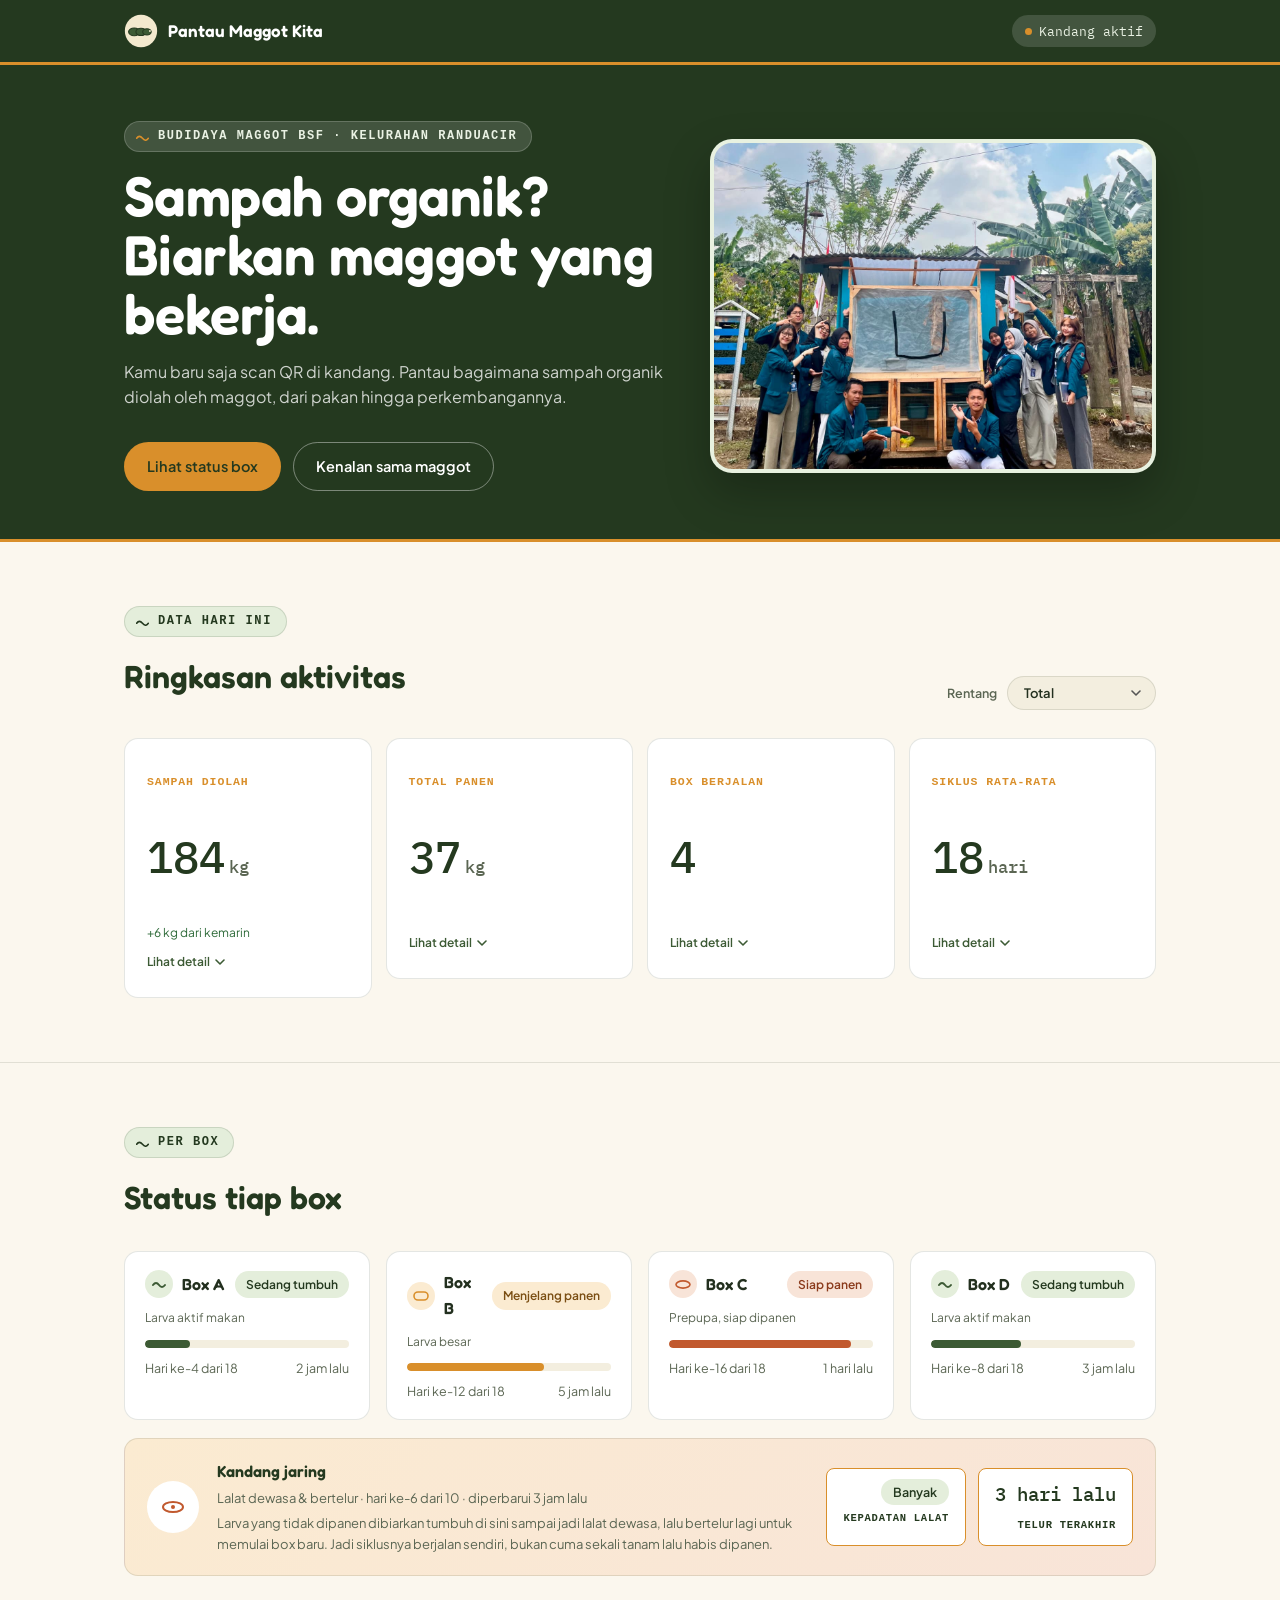
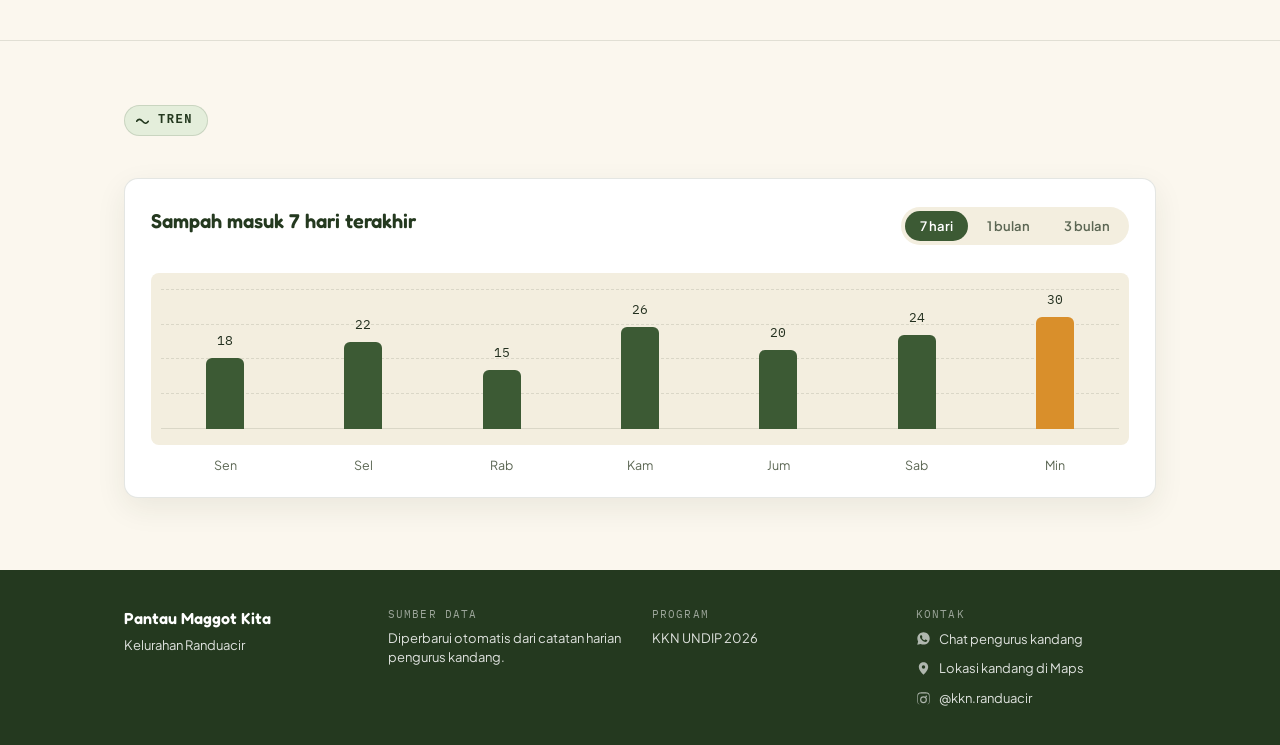
==== commit 3e807087: "Add files via upload" ====
--- a/index.html
+++ b/index.html
@@ -47,7 +47,7 @@
 <section class="hero">
   <div class="wrap hero-grid">
     <div class="hero-copy reveal">
-      <p class="eyebrow">Budidaya maggot BSF &middot; Kelurahan Randuacir</p>
+      <p class="eyebrow on-dark">Budidaya maggot BSF &middot; Kelurahan Randuacir</p>
       <h1>Sampah organik? Biarkan maggot yang bekerja.</h1>
       <p class="lede">Kamu baru saja scan QR di kandang. Pantau bagaimana sampah organik diolah oleh maggot, dari pakan hingga perkembangannya.</p>
       <div class="cta-row" role="tablist">
@@ -162,7 +162,7 @@
     <div class="section-head reveal">
       <p class="eyebrow">Siklus hidup</p>
       <h2>Dari telur sampai lalat dewasa</h2>
-      <p class="lede lede-wide">Maggot BSF melewati empat tahap, sekitar 30 sampai 40 hari total &mdash; lalat dewasanya balik bertelur lagi buat mulai siklus baru. Klik tiap tahap buat lihat detailnya.</p>
+      <p class="lede lede-wide">Maggot <span class="glossary-term">BSF<span class="glossary-bubble" role="tooltip">Black Soldier Fly, alias lalat tentara hitam. Larvanya (bukan lalatnya) yang dipakai mengurai sampah organik di kandang ini.</span></span> melewati empat tahap yangberlangsung sekitar 30 sampai 40 hari. Lalat dewasa akan kembali bertelur untuk memulai siklus baru. Klik tiap tahap buat lihat detailnya.</p>
     </div>
     <div class="siklus-cycle-badge reveal">
       <svg width="16" height="16" viewBox="0 0 16 16" aria-hidden="true" class="cycle-icon">
@@ -184,6 +184,12 @@
         <p class="stage-day">Hari 0&ndash;4</p>
         <span class="siklus-detail-link">Lihat detail<svg width="12" height="12" viewBox="0 0 12 12" aria-hidden="true"><path d="M3 2 L8 6 L3 10" fill="none" stroke="currentColor" stroke-width="1.8" stroke-linecap="round" stroke-linejoin="round"/></svg></span>
       </div>
+      <div class="siklus-arrow siklus-arrow-1" aria-hidden="true">
+        <svg width="26" height="22" viewBox="0 0 20 20">
+          <path d="M4 3 L15 10 L4 17" fill="none" stroke="var(--gold)" stroke-width="7" stroke-linecap="round" stroke-linejoin="round"/>
+          <path d="M4 3 L15 10 L4 17" fill="none" class="siklus-arrow-fill" stroke-width="3.4" stroke-linecap="round" stroke-linejoin="round"/>
+        </svg>
+      </div>
       <div class="siklus-step" data-stage="larva">
         <div class="siklus-img">
           <span class="siklus-step-num">2</span>
@@ -196,6 +202,12 @@
         <p class="stage-day">Hari 5&ndash;18</p>
         <span class="siklus-detail-link">Lihat detail<svg width="12" height="12" viewBox="0 0 12 12" aria-hidden="true"><path d="M3 2 L8 6 L3 10" fill="none" stroke="currentColor" stroke-width="1.8" stroke-linecap="round" stroke-linejoin="round"/></svg></span>
       </div>
+      <div class="siklus-arrow siklus-arrow-2" aria-hidden="true">
+        <svg width="26" height="22" viewBox="0 0 20 20">
+          <path d="M4 3 L15 10 L4 17" fill="none" stroke="var(--gold)" stroke-width="7" stroke-linecap="round" stroke-linejoin="round"/>
+          <path d="M4 3 L15 10 L4 17" fill="none" class="siklus-arrow-fill" stroke-width="3.4" stroke-linecap="round" stroke-linejoin="round"/>
+        </svg>
+      </div>
       <div class="siklus-step" data-stage="prepupa">
         <div class="siklus-img">
           <span class="siklus-step-num">3</span>
@@ -204,9 +216,15 @@
             <svg width="44" height="44" viewBox="0 0 44 44" aria-hidden="true"><rect x="10" y="16" width="24" height="12" rx="6" fill="var(--gold-light)" stroke="var(--gold)" stroke-width="2"/></svg>
           </div>
         </div>
-        <p class="stage-name">Prepupa &amp; pupa</p>
+        <p class="stage-name"><span class="glossary-term">Prepupa<span class="glossary-bubble" role="tooltip">Fase peralihan sebelum jadi pupa. Larva berhenti makan dan warnanya mulai gelap, tanda siap pupasi.</span></span> &amp; pupa</p>
         <p class="stage-day">Hari 19&ndash;32</p>
         <span class="siklus-detail-link">Lihat detail<svg width="12" height="12" viewBox="0 0 12 12" aria-hidden="true"><path d="M3 2 L8 6 L3 10" fill="none" stroke="currentColor" stroke-width="1.8" stroke-linecap="round" stroke-linejoin="round"/></svg></span>
+      </div>
+      <div class="siklus-arrow siklus-arrow-3" aria-hidden="true">
+        <svg width="26" height="22" viewBox="0 0 20 20">
+          <path d="M4 3 L15 10 L4 17" fill="none" stroke="var(--gold)" stroke-width="7" stroke-linecap="round" stroke-linejoin="round"/>
+          <path d="M4 3 L15 10 L4 17" fill="none" class="siklus-arrow-fill" stroke-width="3.4" stroke-linecap="round" stroke-linejoin="round"/>
+        </svg>
       </div>
       <div class="siklus-step" data-stage="dewasa">
         <div class="siklus-img">
@@ -221,7 +239,7 @@
         <span class="siklus-detail-link">Lihat detail<svg width="12" height="12" viewBox="0 0 12 12" aria-hidden="true"><path d="M3 2 L8 6 L3 10" fill="none" stroke="currentColor" stroke-width="1.8" stroke-linecap="round" stroke-linejoin="round"/></svg></span>
       </div>
     </div>
-    <p class="siklus-note reveal">Fase prepupa, pupa, dan lalat dewasa dipantau langsung di <strong>kandang jaring</strong> &mdash; cek statusnya di bagian &ldquo;Status tiap box&rdquo; di atas.</p>
+    <p class="siklus-note reveal">Fase prepupa, pupa, dan lalat dewasa dipantau langsung di <strong>kandang jaring</strong>. Cek statusnya di bagian &ldquo;Status tiap box&rdquo; di atas.</p>
   </div>
 </section>
 
@@ -247,7 +265,7 @@
         <p>Warna badan berubah dari putih pucat jadi kecoklatan gelap.</p>
       </div>
       <div class="info-arrow" aria-hidden="true">
-        <svg width="20" height="14" viewBox="0 0 20 14"><path d="M1 7 H17 M12 2 L17 7 L12 12" fill="none" stroke="var(--line)" stroke-width="2" stroke-linecap="round" stroke-linejoin="round"/></svg>
+        <svg width="28" height="20" viewBox="0 0 20 14"><path d="M1 7 H17 M12 2 L17 7 L12 12" fill="none" stroke="var(--moss)" stroke-width="3" stroke-linecap="round" stroke-linejoin="round"/></svg>
       </div>
       <div class="info-card">
         <span class="info-num">2</span>
@@ -262,7 +280,7 @@
         <p>Ukuran sudah maksimal, sekitar 2 sentimeter, gerakan mulai melambat.</p>
       </div>
       <div class="info-arrow" aria-hidden="true">
-        <svg width="20" height="14" viewBox="0 0 20 14"><path d="M1 7 H17 M12 2 L17 7 L12 12" fill="none" stroke="var(--line)" stroke-width="2" stroke-linecap="round" stroke-linejoin="round"/></svg>
+        <svg width="28" height="20" viewBox="0 0 20 14"><path d="M1 7 H17 M12 2 L17 7 L12 12" fill="none" stroke="var(--moss)" stroke-width="3" stroke-linecap="round" stroke-linejoin="round"/></svg>
       </div>
       <div class="info-card">
         <span class="info-num">3</span>
@@ -278,7 +296,7 @@
           </svg>
         </div>
         <p class="info-title">Merayap ke tepi</p>
-        <p>Mulai merayap naik ke tepi wadah, mencari tempat kering untuk pupasi.</p>
+        <p>Mulai merayap naik ke tepi wadah, mencari tempat kering untuk <span class="glossary-term">pupasi<span class="glossary-bubble" role="tooltip">Proses larva berubah bentuk jadi pupa di dalam cangkang keras, mirip kepompong, sebelum akhirnya jadi lalat dewasa.</span></span>.</p>
       </div>
     </div>
   </div>
@@ -297,6 +315,14 @@
         Cek sampahmu cocok atau enggak
       </label>
       <input type="text" id="cek-sampah-input" class="cek-sampah-input" placeholder="Ketik sampahnya, misal: nasi goreng, kulit jeruk..." autocomplete="off">
+      <div class="cek-sampah-chips" id="cek-sampah-chips">
+        <button type="button" class="cek-sampah-chip" data-kata="nasi">Nasi</button>
+        <button type="button" class="cek-sampah-chip" data-kata="kulit jeruk">Kulit jeruk</button>
+        <button type="button" class="cek-sampah-chip" data-kata="ampas kopi">Ampas kopi</button>
+        <button type="button" class="cek-sampah-chip cek-sampah-chip-no" data-kata="plastik">Plastik</button>
+        <button type="button" class="cek-sampah-chip cek-sampah-chip-no" data-kata="minyak">Minyak</button>
+        <button type="button" class="cek-sampah-chip cek-sampah-chip-no" data-kata="tulang">Tulang</button>
+      </div>
       <div id="cek-sampah-result" class="cek-sampah-result" aria-live="polite"></div>
     </div>
 
@@ -316,7 +342,7 @@
       </div>
       <div class="cocok-card no">
         <span class="cocok-badge no-badge">
-          <svg width="22" height="22" viewBox="0 0 22 22" aria-hidden="true"><path d="M4 6 H18 M8 6 V4 H14 V6 M6 6 L7 18 H15 L16 6" fill="none" stroke="var(--clay)" stroke-width="1.7" stroke-linejoin="round"/><path d="M3 3 L19 19" stroke="var(--clay)" stroke-width="1.7" stroke-linecap="round"/></svg>
+          <svg width="22" height="22" viewBox="0 0 22 22" aria-hidden="true"><path d="M4 6 H18 M8 6 V4 H14 V6 M6 6 L7 18 H15 L16 6" fill="none" stroke="var(--brown)" stroke-width="1.7" stroke-linejoin="round"/><path d="M3 3 L19 19" stroke="var(--brown)" stroke-width="1.7" stroke-linecap="round"/></svg>
         </span>
         <h3><svg width="20" height="20" viewBox="0 0 20 20" aria-hidden="true"><path d="M5 5 L15 15 M15 5 L5 15" stroke="currentColor" stroke-width="2.5" stroke-linecap="round"/></svg>Tidak cocok</h3>
         <p class="cocok-subtitle">Bisa bikin larva stres, mati, atau menarik hama lain ke kandang.</p>
@@ -417,7 +443,7 @@
           <svg class="faq-chevron" width="14" height="14" viewBox="0 0 14 14" aria-hidden="true"><path d="M2.5 5 L7 9.5 L11.5 5" fill="none" stroke="currentColor" stroke-width="1.8" stroke-linecap="round" stroke-linejoin="round"/></svg>
         </button>
         <div class="faq-answer">
-          <p>Larva yang dipanen, biasa disebut maggot segar atau maggot kering, punya kandungan protein tinggi. Umumnya dipakai sebagai pakan ternak seperti ayam, bebek, atau ikan lele, baik dipakai sendiri oleh peternak sekitar maupun dijual. Sisa media yang sudah terurai, disebut kasgot, juga bisa dipakai sebagai pupuk organik untuk tanaman.</p>
+          <p>Larva yang dipanen, biasa disebut maggot segar atau maggot kering, punya kandungan protein tinggi. Umumnya dipakai sebagai pakan ternak seperti ayam, bebek, atau ikan lele, baik dipakai sendiri oleh peternak sekitar maupun dijual. Sisa media yang sudah terurai, disebut <span class="glossary-term">kasgot<span class="glossary-bubble" role="tooltip">Singkatan dari &ldquo;bekas maggot&rdquo; &mdash; residu media yang sudah diurai larva, dipakai sebagai pupuk organik untuk tanaman.</span></span>, juga bisa dipakai sebagai pupuk organik untuk tanaman.</p>
         </div>
       </div>
       <div class="faq-item">
--- a/css/style.css
+++ b/css/style.css
@@ -19,6 +19,9 @@
   --gold-light: #FBEBD1;
   --clay: #C1592E;
   --clay-light: #F8E4D8;
+  --brown: #7A5230;
+  --brown-dark: #5C3D22;
+  --brown-light: #EFE1CB;
   --cream: #F3E9CE;
   --line: rgba(35, 48, 31, 0.12);
   --shadow: 0 10px 30px rgba(35, 48, 31, 0.08);
@@ -149,10 +152,18 @@
   .tabpanel.slide-right, .tabpanel.slide-left { animation: none; }
 }
 
-.hero { padding-top: 56px; padding-bottom: 40px; position: relative; overflow: hidden; border-bottom: 1px solid var(--line); }
+.hero {
+  padding-top: 56px; padding-bottom: 48px; position: relative; overflow: hidden;
+  background: var(--moss-dark); border-bottom: 3px solid var(--gold);
+}
 .hero-grid { display: grid; grid-template-columns: 1.1fr 0.9fr; gap: 40px; align-items: center; }
 .hero-copy p.lede { margin-top: 16px; }
-.hero-stage { position: relative; aspect-ratio: 4/3; background: var(--moss-light); border-radius: var(--radius-lg); overflow: hidden; }
+.hero h1 { color: #fff; }
+.hero .lede { color: rgba(255,255,255,0.78); }
+.hero-stage {
+  position: relative; aspect-ratio: 4/3; background: var(--moss-light); border-radius: var(--radius-lg);
+  overflow: hidden; border: 4px solid rgba(255,255,255,0.14); box-shadow: 0 20px 45px rgba(0,0,0,0.25);
+}
 .hero-stage img { width: 100%; height: 100%; object-fit: cover; }
 .hero-stage .fallback-illustration { position: absolute; inset: 0; display: flex; align-items: center; justify-content: center; }
 
@@ -168,10 +179,18 @@
 .btn-primary:hover { background: var(--moss-dark); }
 .btn-ghost { background: transparent; border-color: var(--line); color: var(--ink); }
 .btn-ghost:hover { border-color: var(--moss); }
+.hero .btn-primary { background: var(--gold); color: var(--moss-dark); }
+.hero .btn-primary:hover { background: #C6811F; }
+.hero .btn-ghost { border-color: rgba(255,255,255,0.4); color: #fff; }
+.hero .btn-ghost:hover { border-color: #fff; background: rgba(255,255,255,0.08); }
 
 .kpi-grid { display: grid; grid-template-columns: repeat(4, 1fr); gap: 14px; align-items: start; }
 .kpi-card { background: var(--surface); border: 1px solid var(--line); border-radius: var(--radius-md); padding: 22px 22px 24px; }
-.kpi-card .kpi-label { font-size: 13px; color: var(--ink-soft); margin-bottom: 14px; }
+.kpi-card .kpi-label {
+  font-family: var(--font-data); font-size: 11.5px; font-weight: 600;
+  text-transform: uppercase; letter-spacing: 0.08em;
+  color: var(--gold); margin-bottom: 14px;
+}
 .kpi-card .kpi-value { font-family: var(--font-data); font-size: 44px; font-weight: 500; color: var(--moss-dark); line-height: 1; }
 .kpi-card .kpi-value .unit { font-size: 17px; color: var(--ink-soft); margin-left: 4px; }
 .kpi-delta { font-size: 12px; color: var(--ink-soft); margin: 6px 0 0; min-height: 15px; }
@@ -228,11 +247,14 @@
 .jaring-info h3 { font-size: 16px; margin-bottom: 4px; }
 .jaring-info p { margin: 0 0 4px; font-size: 13px; color: var(--ink-soft); }
 .jaring-info p:last-child { margin-bottom: 0; max-width: none; }
-.jaring-stats { display: flex; gap: 22px; }
-.jaring-stat { text-align: right; }
+.jaring-stats { display: flex; gap: 12px; }
+.jaring-stat {
+  text-align: right; background: var(--surface); border: 1.5px solid var(--gold);
+  border-radius: var(--radius-sm); padding: 10px 16px;
+}
 .jaring-stat .val { font-family: var(--font-data); font-size: 19px; font-weight: 500; color: var(--moss-dark); display: block; white-space: nowrap; }
-.jaring-stat .lbl { font-size: 11px; color: var(--ink-soft); }
-.jaring-stat-kepadatan { display: flex; flex-direction: column; align-items: flex-end; gap: 4px; }
+.jaring-stat .lbl { font-family: var(--font-data); font-size: 10.5px; font-weight: 600; text-transform: uppercase; letter-spacing: 0.07em; color: var(--moss-dark); }
+.jaring-stat-kepadatan { display: flex; flex-direction: column; align-items: flex-end; gap: 5px; }
 .jaring-kepadatan-badge {
   font-family: var(--font-body); font-weight: 600; font-size: 12.5px;
   padding: 3px 12px; border-radius: 999px; white-space: nowrap;
@@ -240,9 +262,10 @@
 .jaring-kepadatan-badge.sedikit { background: var(--clay-light); color: #8A3A1B; }
 .jaring-kepadatan-badge.sedang { background: var(--gold-light); color: #8A5A15; }
 .jaring-kepadatan-badge.banyak { background: var(--moss-light); color: var(--moss-dark); }
+.jaring-kepadatan-badge.kosong { background: var(--surface-soft); color: var(--ink-soft); font-style: italic; font-weight: 500; }
 @media (max-width: 700px) {
   .jaring-card { grid-template-columns: 1fr; text-align: left; }
-  .jaring-stats { justify-content: flex-start; }
+  .jaring-stats { justify-content: flex-start; flex-wrap: wrap; }
   .jaring-stat { text-align: left; }
   .jaring-stat-kepadatan { align-items: flex-start; }
 }
@@ -331,7 +354,7 @@
 .icon-mark-clay { background: var(--clay-light); }
 .info-title { font-family: var(--font-display); font-weight: 600; font-size: 15px; color: var(--moss-dark); margin: 0 0 5px; }
 .info-card p:last-child { font-size: 13.5px; margin: 0; color: var(--ink-soft); }
-.info-arrow { display: flex; align-items: center; justify-content: center; flex: 0 0 auto; color: var(--line); }
+.info-arrow { display: flex; align-items: center; justify-content: center; flex: 0 0 auto; color: var(--moss); opacity: 0.55; }
 
 .siklus-cycle-badge {
   display: inline-flex;
@@ -352,14 +375,46 @@
 }
 
 .siklus-flow {
-  display: grid;
-  grid-template-columns: repeat(auto-fit, minmax(128px, 1fr));
-  gap: 34px 18px;
+  display: flex;
+  align-items: stretch;
+  flex-wrap: wrap;
+  gap: 18px;
   width: 100%;
-  max-width: 880px;
-}
-.siklus-step { text-align: center; cursor: pointer; border-radius: var(--radius-md); transition: transform 0.2s ease; padding: 6px; }
-.siklus-step:hover { transform: translateY(-3px); }
+  max-width: 940px;
+}
+.siklus-flow .siklus-step { flex: 1 1 150px; }
+.siklus-arrow { display: flex; align-items: center; justify-content: center; flex: 0 0 auto; }
+.siklus-arrow-fill {
+  stroke: var(--moss-light);
+  animation: siklus-arrow-glow 3.2s ease-in-out infinite;
+}
+.siklus-arrow-2 .siklus-arrow-fill { animation-name: siklus-arrow-glow-2; }
+.siklus-arrow-3 .siklus-arrow-fill { animation-name: siklus-arrow-glow-3; }
+@keyframes siklus-arrow-glow {
+  0%, 68% { stroke: var(--moss); }
+  78%, 96% { stroke: var(--moss-light); }
+  100% { stroke: var(--moss); }
+}
+@keyframes siklus-arrow-glow-2 {
+  0%, 18% { stroke: var(--moss-light); }
+  28%, 68% { stroke: var(--moss); }
+  78%, 96% { stroke: var(--moss-light); }
+  100% { stroke: var(--moss-light); }
+}
+@keyframes siklus-arrow-glow-3 {
+  0%, 43% { stroke: var(--moss-light); }
+  53%, 68% { stroke: var(--moss); }
+  78%, 96% { stroke: var(--moss-light); }
+  100% { stroke: var(--moss-light); }
+}
+@media (prefers-reduced-motion: reduce) {
+  .siklus-arrow-fill { animation: none; stroke: var(--moss); }
+}
+.siklus-step {
+  text-align: center; cursor: pointer; border-radius: var(--radius-md); transition: transform 0.2s ease, box-shadow 0.2s ease;
+  padding: 20px 14px 18px; background: var(--surface); border: 1px solid var(--line);
+}
+.siklus-step:hover { transform: translateY(-3px); box-shadow: var(--shadow); }
 .siklus-step:hover .siklus-img { border-color: var(--gold); }
 .siklus-step:focus-visible { outline: 2px solid var(--moss); outline-offset: 5px; }
 .siklus-img {
@@ -484,13 +539,13 @@
 .cocok-card h3 { display: flex; align-items: center; gap: 8px; margin-bottom: 4px; position: relative; z-index: 1; color: var(--moss-dark); }
 .cocok-card h3 svg { flex-shrink: 0; }
 .cocok-card.yes h3 svg { color: var(--moss); }
-.cocok-card.no h3 svg { color: #B4491F; }
+.cocok-card.no h3 svg { color: var(--brown); }
 .cocok-subtitle { font-size: 13px; margin: 0 0 16px; color: var(--ink-soft); position: relative; z-index: 1; }
 .cocok-card ul { margin: 0; padding: 0; list-style: none; font-size: 14.5px; color: var(--ink); position: relative; z-index: 1; }
 .cocok-card li { margin-bottom: 9px; padding-left: 26px; position: relative; }
 .cocok-card li:last-child { margin-bottom: 0; }
 .cocok-card.yes { --icon-accent: var(--moss); }
-.cocok-card.no { --icon-accent: #B4491F; }
+.cocok-card.no { --icon-accent: var(--brown); }
 .cocok-card li::before {
   content: "";
   position: absolute; left: 0; top: 50%;
@@ -531,6 +586,18 @@
 }
 .cek-sampah-input::placeholder { color: var(--ink-soft); opacity: 0.7; }
 .cek-sampah-input:focus { outline: none; border-color: var(--moss); }
+.cek-sampah-chips { display: flex; flex-wrap: wrap; gap: 8px; margin-top: 12px; }
+.cek-sampah-chip {
+  font-family: var(--font-body); font-weight: 600; font-size: 12.5px;
+  padding: 7px 14px; border-radius: 999px; cursor: pointer;
+  border: 1.5px solid var(--moss-light); background: var(--moss-light); color: var(--moss-dark);
+  transition: background 0.15s ease, transform 0.15s ease;
+}
+.cek-sampah-chip:hover { background: var(--moss); color: #fff; }
+.cek-sampah-chip:active { transform: scale(0.96); }
+.cek-sampah-chip-no { border-color: var(--brown-light); background: var(--brown-light); color: var(--brown-dark); }
+.cek-sampah-chip-no:hover { background: var(--brown); color: #fff; }
+.cek-sampah-chip.active { outline: 2px solid var(--gold); outline-offset: 1.5px; }
 .cek-sampah-result { margin-top: 10px; }
 .cek-sampah-card {
   display: flex; gap: 12px; align-items: flex-start;
@@ -545,7 +612,7 @@
   white-space: nowrap;
 }
 .cek-sampah-card.yes .cek-sampah-badge { background: var(--moss-light); color: var(--moss-dark); }
-.cek-sampah-card.no .cek-sampah-badge { background: var(--clay-light); color: #8A3A1B; }
+.cek-sampah-card.no .cek-sampah-badge { background: var(--brown-light); color: var(--brown-dark); }
 .cek-sampah-text { font-size: 14px; color: var(--ink); margin: 0; }
 .cek-sampah-text strong { font-family: var(--font-display); }
 .cek-sampah-saran { font-size: 13px; color: var(--ink-soft); margin: 4px 0 0; }
@@ -577,6 +644,59 @@
 .faq-item.open .faq-answer { max-height: 260px; opacity: 1; padding: 0 20px 18px; }
 .faq-answer p { margin: 0; font-size: 14px; color: var(--ink-soft); line-height: 1.65; }
 .faq-inline-link { color: var(--moss-dark); font-weight: 600; text-decoration: underline; text-underline-offset: 2px; }
+
+/* ---------- Tooltip istilah teknis (tap buat buka, tap lagi/di luar buat tutup) ---------- */
+.glossary-term {
+  position: relative;
+  display: inline-block;
+  cursor: help;
+  color: var(--moss-dark);
+  font-weight: 600;
+  border-bottom: 1.5px dotted var(--moss);
+}
+.glossary-term:focus-visible { outline: 2px solid var(--moss); outline-offset: 2px; border-radius: 3px; }
+.glossary-bubble {
+  position: absolute;
+  bottom: calc(100% + 10px);
+  left: 50%;
+  transform: translateX(-50%) translateY(4px);
+  width: max-content;
+  max-width: 230px;
+  background: var(--moss-dark);
+  color: #fff;
+  font-family: var(--font-body);
+  font-weight: 400;
+  font-size: 12.5px;
+  line-height: 1.55;
+  padding: 10px 13px;
+  border-radius: 10px;
+  box-shadow: var(--shadow);
+  opacity: 0;
+  visibility: hidden;
+  pointer-events: none;
+  transition: opacity 0.15s ease, transform 0.15s ease;
+  z-index: 20;
+  text-align: left;
+  white-space: normal;
+}
+.glossary-bubble::after {
+  content: "";
+  position: absolute;
+  top: 100%;
+  left: 50%;
+  transform: translateX(-50%);
+  border: 6px solid transparent;
+  border-top-color: var(--moss-dark);
+}
+.glossary-term.open .glossary-bubble {
+  opacity: 1;
+  visibility: visible;
+  pointer-events: auto;
+  transform: translateX(-50%) translateY(0);
+}
+@media (max-width: 480px) {
+  .glossary-bubble { max-width: 190px; font-size: 12px; }
+}
 
 .site-footer { padding: 36px 0; margin-top: 8px; background: var(--moss-dark); }
 .footer-grid { display: grid; grid-template-columns: repeat(4, 1fr); gap: 24px; }
@@ -697,6 +817,8 @@
   .cocok-grid { grid-template-columns: 1fr; }
   .info-arrow { display: none; }
   .info-card { flex: 1 1 100%; }
+  .siklus-arrow { display: none; }
+  .siklus-flow .siklus-step { flex: 1 1 100%; }
 }
 
 @media (max-width: 560px) {
